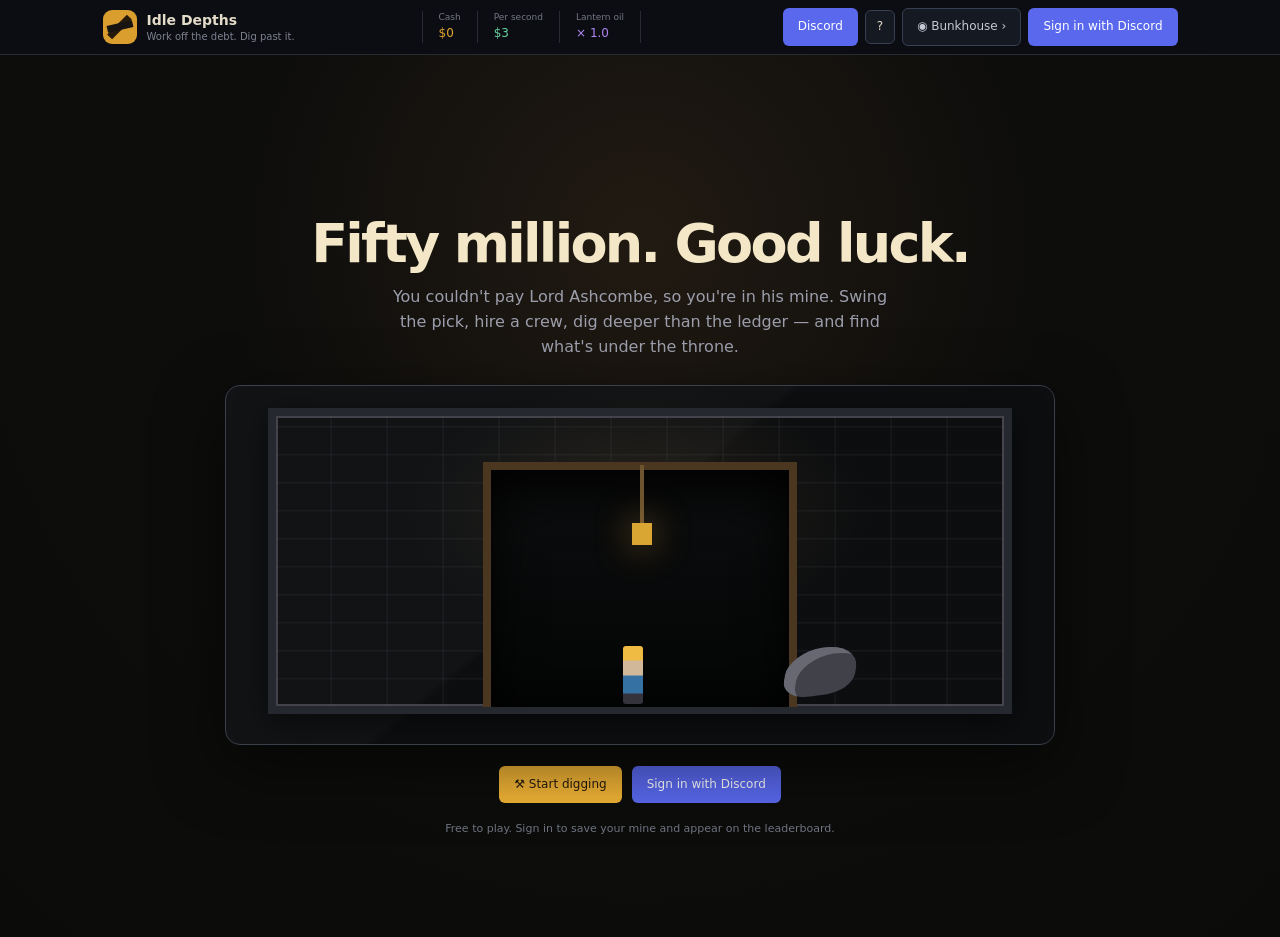
==== public/beta/index.html @ e4c2b7e6 "Create index.html" ====
<!doctype html>
<html lang="en">
<head>
  <meta charset="utf-8">
  <meta name="viewport" content="width=device-width,initial-scale=1">
  <title>Idle Depths</title>
  <style>
    :root{color-scheme:dark;--bg:#0d0d0c;--surface:#171716;--surface2:#1d1b18;--line:#302d27;--text:#e4dbc8;--muted:#817b72;--amber:#e4ad37;--blue:#5968ed;--green:#67d2a1}
    *{box-sizing:border-box}body{margin:0;background:radial-gradient(circle at 50% 25%,#211a12 0,#0d0d0c 43%,#0b0b0a 100%);color:var(--text);font:13px/1.45 Inter,ui-sans-serif,system-ui,-apple-system,BlinkMacSystemFont,"Segoe UI",sans-serif;min-height:100vh}
    button{font:inherit;color:inherit;cursor:pointer}button:disabled{cursor:not-allowed;opacity:.45}a{color:inherit}.mono{font-family:"SFMono-Regular",Consolas,"Liberation Mono",monospace}.eyebrow{color:#a68c5d;font-size:9px;letter-spacing:.15em;text-transform:uppercase}.muted{color:var(--muted)}
    .topbar{height:55px;border-bottom:1px solid #292b34;background:#0b0d12;display:flex;align-items:center}.topbar-inner{width:min(1075px,calc(100% - 32px));margin:auto;display:flex;align-items:center;gap:14px}.brand{display:flex;align-items:center;gap:10px;min-width:305px}.brand-mark{width:34px;height:34px;border-radius:9px;background:#d99e2e;display:grid;place-items:center;color:#21180d;position:relative;overflow:hidden}.brand-mark:before{content:"";width:7px;height:28px;background:#25190a;transform:rotate(45deg);position:absolute}.brand-mark:after{content:"";width:26px;height:7px;background:#171411;transform:rotate(-13deg);position:absolute}.brand-name{font-size:14px;font-weight:700}.brand-sub{font-size:10px;color:#7f8190}.metrics{display:flex;gap:0;border-left:1px solid #292b34}.metric{padding:0 16px;border-right:1px solid #292b34}.metric-label{color:#747785;font-size:9px}.metric-value{color:#e0a532;font-size:12px;margin-top:1px}.metric-value.green{color:#65d39e}.metric-value.purple{color:#b084f2}.top-actions{display:flex;align-items:center;gap:7px;margin-left:auto}.btn{border:1px solid transparent;border-radius:6px;padding:9px 14px;font-size:12px;transition:.18s transform,.18s filter}.btn:hover{filter:brightness(1.12);transform:translateY(-1px)}.btn-amber{background:#efb235;color:#251b0e}.btn-blue{background:var(--blue);color:white}.btn-ghost{background:#151922;border-color:#374052;color:#c6c9d5}.btn-help{width:30px;padding:7px 0;text-align:center;background:#151922;border-color:#374052}.btn-dark{background:#151515;border-color:#403a2c;color:#cdb16b}
    .landing{width:min(830px,calc(100% - 32px));margin:0 auto;padding:160px 0 100px;text-align:center}.landing h1{font-size:54px;line-height:1.06;letter-spacing:-.05em;margin:0 0 13px;color:#f3e7c7}.landing-copy{max-width:520px;margin:0 auto 25px;color:#9c9eac;font-size:16px;line-height:1.55}.scene{height:360px;border:1px solid #39404c;border-radius:15px;background:#111315;position:relative;overflow:hidden;margin:0 auto 21px;box-shadow:0 20px 65px #0008}.scene:before{content:"";position:absolute;inset:0;background:radial-gradient(ellipse at 50% 35%,#59452b55,transparent 39%),linear-gradient(140deg,transparent 0 45%,#05060766 46% 100%)}.stone{position:absolute;inset:22px 42px 30px;border:8px solid #25282e;box-shadow:inset 0 0 0 2px #44424a,0 8px 30px #0008}.stone:before{content:"";position:absolute;inset:0;background:repeating-linear-gradient(0deg,transparent 0 26px,#55586222 27px 28px),repeating-linear-gradient(90deg,transparent 0 54px,#55586222 55px 56px)}.shaft{position:absolute;left:31%;right:31%;top:76px;bottom:37px;background:linear-gradient(#0d0e0f,#030404);border:8px solid #4b3720;border-bottom:0;box-shadow:inset 0 20px 50px #000}.lamp{position:absolute;left:50%;top:79px;width:4px;height:65px;background:#6e552f}.lamp:after{content:"";position:absolute;top:58px;left:-8px;width:20px;height:22px;background:#d9a634;box-shadow:0 0 35px #e3ab3e88}.miner{position:absolute;left:48%;bottom:40px;width:20px;height:58px;background:linear-gradient(#f0bb43 0 14px,#d1b899 15px 29px,#3671a4 30px 47px,#34323a 48px);border-radius:3px}.rock{position:absolute;right:24%;bottom:48px;width:69px;height:49px;border-radius:48% 53% 36% 42%;background:#404149;transform:skew(-18deg) rotate(-9deg);box-shadow:inset 12px 8px #676872}.landing-actions{display:flex;justify-content:center;gap:10px}.landing-note{font-size:11px;color:#6f7481;margin-top:18px}
    .app{width:min(1075px,calc(100% - 32px));margin:0 auto;padding:20px 0 65px}.layout{display:grid;grid-template-columns:165px minmax(0,1fr);gap:20px}.side-title{margin:0 0 10px}.nav{border-right:1px solid var(--line);padding-right:16px}.nav button{width:100%;display:flex;align-items:center;gap:9px;border:0;background:none;color:#928f88;text-align:left;padding:9px 10px;border-radius:4px;font-size:12px}.nav button:hover,.nav button.active{background:#332a1b;color:#e6b449}.status{border-top:1px solid var(--line);margin-top:22px;padding-top:16px;color:#7c827c;font-size:11px}.status i{display:inline-block;width:6px;height:6px;background:#6bd5a5;border-radius:50%;margin-right:6px}.main-head{display:flex;align-items:flex-end;justify-content:space-between;margin-bottom:15px}.main-head h2{font-size:25px;margin:4px 0 0;letter-spacing:-.04em}.depth-copy{color:#8f8a82;font-size:11px}.streak{color:#e5b343;text-align:right}.streak strong{font-size:15px;display:block}.mine-art{height:330px;border:1px solid #3a3a35;border-radius:10px;overflow:hidden;position:relative;background:radial-gradient(circle at 55% 29%,#4e3c2355,transparent 27%),linear-gradient(135deg,#17181a,#090a0a 70%)}.mine-art:before{content:"";position:absolute;inset:0;opacity:.32;background:repeating-linear-gradient(0deg,transparent 0 23px,#5b5c5c 24px 25px),repeating-linear-gradient(90deg,transparent 0 49px,#43464c 50px 51px)}.mine-frame{position:absolute;inset:65px 15% 30px;border:8px solid #27272a;box-shadow:inset 0 0 0 2px #484541}.mine-tunnel{position:absolute;inset:8px 18%;background:#080909;box-shadow:inset 0 20px 35px #000}.mine-lamp{position:absolute;left:50%;top:39px;width:4px;height:71px;background:#745a2f}.mine-lamp:after{content:"";position:absolute;top:62px;left:-8px;width:20px;height:20px;background:#e1aa35;box-shadow:0 0 38px #e1aa3588}.mine-worker{position:absolute;left:47%;bottom:28px;width:21px;height:56px;background:linear-gradient(#f0bd4a 0 15px,#d5c0a5 16px 29px,#356c99 30px 45px,#312e2c 46px)}.mine-rock{position:absolute;right:24%;bottom:34px;width:65px;height:42px;border-radius:50%;background:#414148;transform:rotate(-11deg);box-shadow:inset 12px 7px #686a72}.event{margin-top:13px;padding:12px;border:1px solid #35322a;border-radius:8px;background:#1b1a16;display:flex;align-items:center;gap:10px}.event-icon{color:#d2a338}.event-main{flex:1}.event-title{font-weight:600;font-size:12px}.event-copy{font-size:10px;color:#858078}.event-time{font-size:11px;color:#d9a738}.bar{height:6px;background:#343027;border-radius:4px;overflow:hidden;margin-top:8px}.bar span{display:block;height:100%;background:#dca936;width:86%}.bottom-grid{display:grid;grid-template-columns:1.45fr 1fr;gap:16px;margin-top:18px}.panel{border:1px solid #2e2d29;border-radius:9px;background:#171716;padding:16px}.panel-head{display:flex;align-items:center;justify-content:space-between}.panel-title{font-size:12px;font-weight:700}.panel-copy{font-size:11px;color:#8a857e;margin-top:3px}.live{font-size:9px;color:#64d29d}.stat-grid{display:grid;grid-template-columns:repeat(4,1fr);gap:7px;margin-top:15px}.stat{border:1px solid #302e29;padding:10px 8px}.stat-label{font-size:9px;color:#857f76;margin-top:5px}.stat-value{font-size:12px;color:#dfad3b}.progress{height:7px;background:#2a2925;border-radius:4px;margin-top:14px;overflow:hidden}.progress span{display:block;width:0;height:100%;background:#dfa936}.feed{list-style:none;padding:0;margin:12px 0 0}.feed li{font-size:10px;color:#908c85;padding:8px 0;border-bottom:1px solid #272622}.feed li:before{content:"•";color:#d8a331;margin-right:7px}.tab-page{display:grid;gap:14px}.card-grid{display:grid;grid-template-columns:repeat(2,minmax(0,1fr));gap:14px}.upgrade{display:flex;align-items:center;gap:12px;padding:12px;border:1px solid #353229;background:#191815;border-radius:6px}.upgrade .grow{flex:1}.upgrade h3{font-size:12px;margin:0}.upgrade p{color:#817d75;font-size:10px;margin:4px 0 0}.small{padding:7px 10px;font-size:10px}.notice{border:1px solid #49402c;background:#211c11;padding:10px;color:#cdbb8c;font-size:11px;border-radius:6px}
    @media(max-width:900px){.brand{min-width:auto}.brand-sub,.metrics{display:none}.top-actions{gap:4px}.top-actions .btn-ghost{display:none}.landing{padding-top:100px}.landing h1{font-size:44px}.layout{grid-template-columns:1fr}.nav{border-right:0;border-bottom:1px solid var(--line);padding:0 0 10px;display:flex;gap:4px;overflow-x:auto}.nav button{width:auto;white-space:nowrap}.nav .side-title,.status{display:none}.bottom-grid{grid-template-columns:1fr}}
    @media(max-width:560px){.topbar-inner,.app,.landing{width:calc(100% - 22px)}.topbar{height:52px}.brand-mark{width:29px;height:29px}.brand-name{font-size:12px}.landing{padding-top:70px}.landing h1{font-size:37px}.landing-copy{font-size:14px}.scene{height:245px}.stone{inset:14px 16px 22px;border-width:5px}.shaft{left:28%;right:28%;top:52px;bottom:25px;border-width:5px}.mine-art{height:250px}.mine-frame{inset:45px 7% 22px;border-width:5px}.mine-tunnel{inset:6px 14%}.mine-lamp{top:27px;height:55px}.main-head h2{font-size:21px}.stat-grid{grid-template-columns:repeat(2,1fr)}.card-grid{grid-template-columns:1fr}.landing-actions{flex-direction:column}.landing-actions .btn{width:100%}}
  </style>
</head>
<body>
  <header class="topbar">
    <div class="topbar-inner">
      <div class="brand"><div class="brand-mark"></div><div><div class="brand-name">Idle Depths</div><div class="brand-sub">Work off the debt. Dig past it.</div></div></div>
      <div class="metrics">
        <div class="metric"><div class="metric-label">Cash</div><div id="cash" class="metric-value">$0</div></div>
        <div class="metric"><div class="metric-label">Per second</div><div id="perSecond" class="metric-value green">$0</div></div>
        <div class="metric"><div class="metric-label">Lantern oil</div><div class="metric-value purple">× 1.0</div></div>
      </div>
      <div class="top-actions"><button class="btn btn-blue" data-message="Discord sign-in is optional in this local replica.">Discord</button><button class="btn btn-help" data-message="Your crew keeps digging every second.">?</button><button class="btn btn-ghost">◉ Bunkhouse ›</button><button class="btn btn-blue" data-message="Sign-in is not needed to play locally.">Sign in with Discord</button></div>
    </div>
  </header>

  <main id="landing" class="landing">
    <h1>Fifty million. Good luck.</h1>
    <p class="landing-copy">You couldn't pay Lord Ashcombe, so you're in his mine. Swing the pick, hire a crew, dig deeper than the ledger — and find what's under the throne.</p>
    <div class="scene"><div class="stone"></div><div class="shaft"></div><div class="lamp"></div><div class="miner"></div><div class="rock"></div></div>
    <div class="landing-actions"><button id="start" class="btn btn-amber">⚒ Start digging</button><button class="btn btn-blue" data-message="Sign-in is not needed to play locally.">Sign in with Discord</button></div>
    <div class="landing-note">Free to play. Sign in to save your mine and appear on the leaderboard.</div>
  </main>

  <main id="app" class="app" hidden>
    <div class="layout">
      <aside class="nav"><div class="side-title eyebrow">BUNKHOUSE</div><div id="nav"></div><div class="status"><i></i>Crew working</div></aside>
      <section>
        <div id="content"></div>
      </section>
    </div>
  </main>

  <script>
    (() => {
      const key = "idle-depths-standalone-save";
      const pickaxes = [
        {name:"Rusty pickaxe",detail:"The handle has seen better days.",cost:0,power:1},
        {name:"Ashwood pickaxe",detail:"Balanced for long shifts.",cost:80,power:3},
        {name:"Blacksteel pickaxe",detail:"Forged below the old furnace.",cost:420,power:9},
        {name:"Wyrm-bone pickaxe",detail:"It hums near the deepest stone.",cost:1800,power:25}
      ];
      const tabNames = ["Mine","Upgrades","Gear","Quests","Debt","Crew","Leaderboard","Board","Support","Help","Progress"];
      const initial = {cash:0,total:0,depth:0,pickaxe:1,crew:0,auto:false,debt:0,streak:1,feed:["The shaft is quiet. Lord Ashcombe is not.","Your ledger is waiting at the surface."]};
      let state = {...initial,...JSON.parse(localStorage.getItem(key)||"{}")};
      let tab = "Mine";
      const $ = id => document.getElementById(id);
      const money = n => n >= 1000000 ? "$"+(n/1000000).toFixed(2)+"M" : n >= 1000 ? "$"+(n/1000).toFixed(n<10000?1:0)+"K" : "$"+Math.floor(n);
      const power = () => pickaxes[state.pickaxe]?.power || 1;
      const income = () => power() + state.crew * (1 + state.pickaxe) + (state.auto ? 4 : 0);
      const save = () => localStorage.setItem(key,JSON.stringify(state));
      const update = fn => { state=fn({...state}); save(); render(); };
      const message = text => { alert(text); };
      const pushFeed = text => state.feed = [text,...state.feed].slice(0,7);
      function renderHeader(){ $("cash").textContent=money(state.cash); $("perSecond").textContent=money(income()); }
      function scene(){
        return `<div class="mine-art"><div class="mine-frame"></div><div class="mine-tunnel"></div><div class="mine-lamp"></div><div class="mine-worker"></div><div class="mine-rock"></div></div>`;
      }
      function mine(){
        return `<div class="main-head"><div><div class="eyebrow">CURRENT DEPTH</div><h2>The Cutting</h2><div class="depth-copy">Depth ${state.depth}m · <b style="color:#ddb044">×${(1+state.depth/40).toFixed(2)}</b> extraction multiplier</div></div><div class="streak"><span class="eyebrow">STREAK</span><strong>${state.streak} shifts 🔥</strong></div></div>
          ${scene()}<div class="event"><div class="event-icon">⚔</div><div class="event-main"><div class="event-title">Deep Wyrm</div><div class="event-copy">An event is active below your crew.</div><div class="bar"><span></span></div></div><div class="event-time mono">1:48<br><small>REMAINING</small></div></div>
          <div class="bottom-grid"><div class="panel"><div class="panel-head"><div><div class="eyebrow">THE WALL</div><div class="panel-title" style="margin-top:4px">The crew is digging automatically</div></div><div class="live">● LIVE</div></div><div class="stat-grid"><div class="stat"><div class="stat-value">${money(power())}</div><div class="stat-label">Per swing</div></div><div class="stat"><div class="stat-value">${money(state.crew*(1+state.pickaxe))}/s</div><div class="stat-label">Worker income</div></div><div class="stat"><div class="stat-value">${money(state.total)}</div><div class="stat-label">Total mined</div></div><div class="stat"><div class="stat-value">${500-(state.total%500)} ore</div><div class="stat-label">Next depth</div></div></div><div class="muted" style="font-size:9px;margin-top:13px">Depth progress</div><div class="progress"><span style="width:${(state.total%500)/5}%"></span></div></div>
          <div class="panel"><div class="panel-head"><div><div class="eyebrow">MINE FEED</div><div class="panel-title" style="margin-top:4px">Recent activity</div></div><span class="muted">♧</span></div><ul class="feed">${state.feed.map(x=>`<li>${x}</li>`).join("")}</ul></div></div>
          <div style="display:flex;gap:9px;margin-top:15px"><button class="btn btn-dark" data-tab="Upgrades">↗ Improve the operation</button><button class="btn btn-ghost" data-tab="Debt">▥ View the ledger</button></div>`;
      }
      function upgrades(){
        const autoCost=120, crewCost=40, next=pickaxes[Math.min(state.pickaxe+1,pickaxes.length-1)];
        return `<div class="main-head"><div><div class="eyebrow">THE MINE</div><h2>Upgrades</h2><div class="depth-copy">Pickaxes hit harder. Workers earn while you're away.</div></div></div><div class="notice">Your balance <b>${money(state.cash)}</b> · Income <b>${money(income())}/sec</b> · Production is fully idle.</div><div class="card-grid"><div class="panel"><div class="panel-title">Operation upgrades</div><div class="upgrade" style="margin-top:12px"><div style="font-size:22px;color:#d9a532">⚡</div><div class="grow"><h3>Auto-swinger</h3><p>A mechanism that never asks for a break.</p></div><button class="btn btn-amber small" ${state.auto?"disabled":state.cash<autoCost?"disabled":""} data-buy="auto">${state.auto?"CLAIMED":"$120"}</button></div><div class="upgrade" style="margin-top:8px"><div style="font-size:22px;color:#d9a532">♙</div><div class="grow"><h3>Hire a crew member</h3><p>More hands, more cash every second.</p></div><button class="btn btn-amber small" ${state.cash<crewCost?"disabled":""} data-buy="crew">$40</button></div></div><div class="panel"><div class="panel-title">Tiered pickaxes</div>${pickaxes.map((p,i)=>`<div class="upgrade" style="margin-top:8px"><div style="font-size:18px;color:#d9a532">⚒</div><div class="grow"><h3>${p.name}</h3><p>${p.detail} · ${money(p.power)}/swing</p></div>${i<state.pickaxe?`<span style="color:var(--green);font-size:10px">owned</span>`:i===state.pickaxe?`<button class="btn btn-amber small" ${state.cash<p.cost?"disabled":""} data-buy="pick">$${p.cost}</button>`:`<span class="muted" style="font-size:10px">${money(p.cost)}</span>`}</div>`).join("")}</div></div>`;
      }
      function generic(){
        const titles={Gear:["Gear","Your equipment"],Quests:["Quests","Mining uncovers clues as you dig."],Debt:["The debt","Fifty million is a number designed to outlast you."],Crew:["Crew","Workers earn while you're away."],Leaderboard:["Leaderboard","The deepest runs in the mine."],Board:["Board","Notes from the bunkhouse."],Support:["Support","Local controls and backups."],Help:["Help","How production works."],Progress:["Progress","Your mine keeps moving forward."]};
        const [title,copy]=titles[tab]||["Idle Depths","Keep the lantern fed and the crew paid."];
        return `<div class="main-head"><div><div class="eyebrow">BUNKHOUSE</div><h2>${title}</h2><div class="depth-copy">${copy}</div></div></div><div class="card-grid"><div class="panel"><div class="panel-title">${tab==="Debt"?"Lord Ashcombe's ledger":"Current operation"}</div><p class="muted">${tab==="Debt"?"Remaining balance: "+money(Math.max(0,50000000-state.debt)):"The mine is producing automatically."}</p><div class="stat-value" style="font-size:24px;margin-top:17px">${tab==="Crew"?state.crew+" crew members":money(income())+" / sec"}</div></div><div class="panel"><div class="panel-title">Next milestone</div><p class="muted">${500-(state.total%500)} ore to the next depth.</p><button class="btn btn-dark small" data-tab="Upgrades">View upgrades</button></div></div>`;
      }
      function render(){
        renderHeader();
        $("nav").innerHTML=tabNames.map(t=>`<button class="${tab===t?"active":""}" data-tab="${t}">${t}</button>`).join("");
        $("content").innerHTML=tab==="Mine"?mine():tab==="Upgrades"?upgrades():generic();
        document.querySelectorAll("[data-tab]").forEach(b=>b.onclick=()=>{tab=b.dataset.tab;render()});
        document.querySelectorAll("[data-message]").forEach(b=>b.onclick=()=>message(b.dataset.message));
        document.querySelectorAll("[data-buy]").forEach(b=>b.onclick=()=>{const buy=b.dataset.buy;if(buy==="auto")update(s=>({...s,cash:s.cash-120,auto:true,feed:["Auto-swinger claimed. The mine works through the night.",...s.feed]}));if(buy==="crew")update(s=>({...s,cash:s.cash-40,crew:s.crew+1,feed:[`Crew member ${s.crew+1} hired for the shift.`,...s.feed]}));if(buy==="pick")update(s=>({...s,cash:s.cash-pickaxes[s.pickaxe].cost,pickaxe:Math.min(pickaxes.length-1,s.pickaxe+1),feed:[`${pickaxes[s.pickaxe].name} equipped.`,...s.feed]}))});
      }
      $("start").onclick=()=>{state={...state,started:true};save();$("landing").hidden=true;$("app").hidden=false;render()};
      if(state.started){$("landing").hidden=true;$("app").hidden=false}
      render();
      setInterval(()=>{if(!state.started)return;const gain=income();state={...state,cash:state.cash+gain,total:state.total+gain,depth:Math.min(100,Math.floor((state.total+gain)/500)),streak:Math.min(99,state.streak+1)};if(Math.floor(state.total/500)>Math.floor((state.total-gain)/500))pushFeed(`The crew broke through to depth ${state.depth}m.`);save();render()},1000);
    })();
  </script>
</body>
</html>
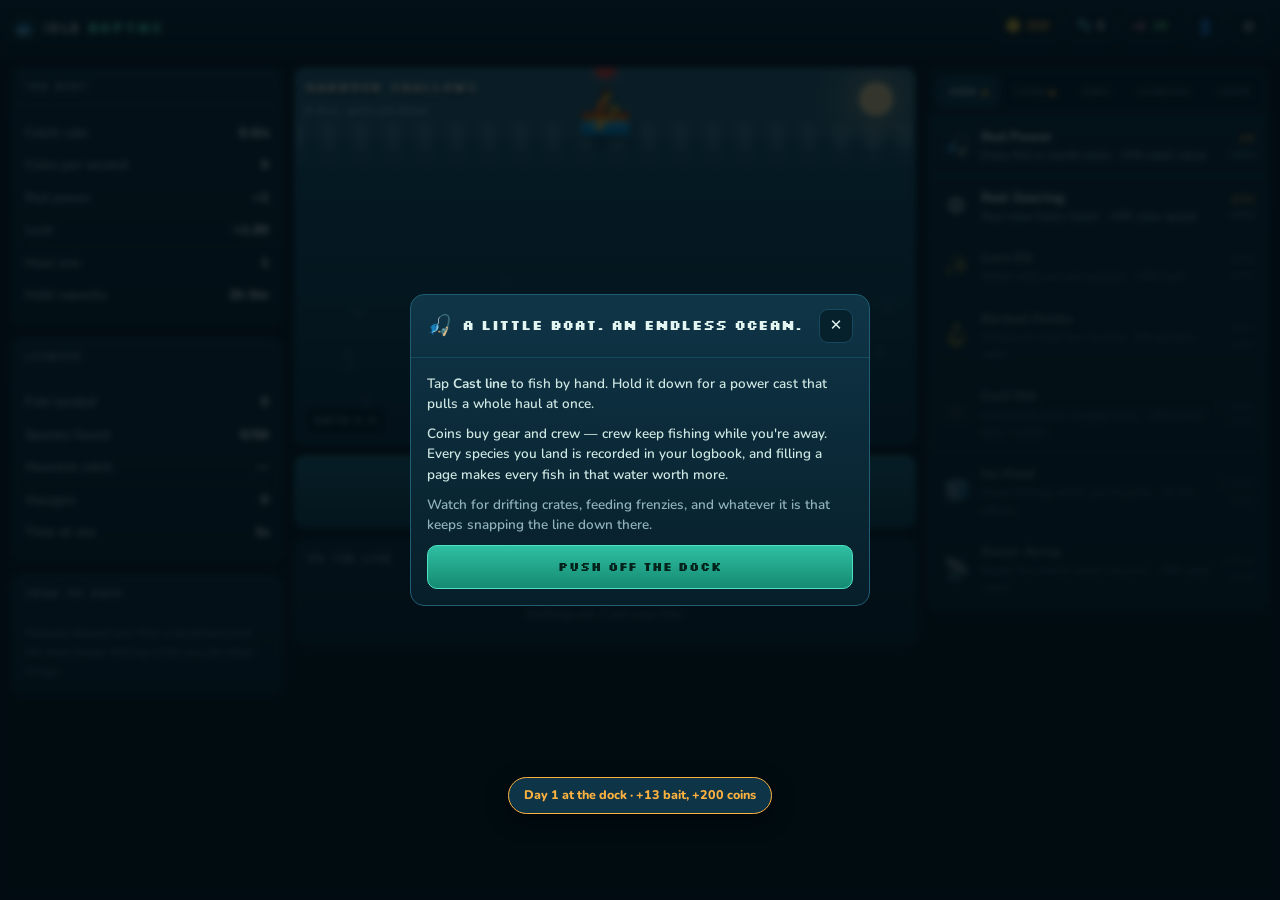
==== commit 688caced: "Update index.html" ====
--- a/public/beta/index.html
+++ b/public/beta/index.html
@@ -1,104 +1,1361 @@
-<!doctype html>
+<!DOCTYPE html>
 <html lang="en">
 <head>
-  <meta charset="utf-8">
-  <meta name="viewport" content="width=device-width,initial-scale=1">
-  <title>Idle Depths</title>
-  <style>
-    :root{color-scheme:dark;--bg:#0d0d0c;--surface:#171716;--surface2:#1d1b18;--line:#302d27;--text:#e4dbc8;--muted:#817b72;--amber:#e4ad37;--blue:#5968ed;--green:#67d2a1}
-    *{box-sizing:border-box}body{margin:0;background:radial-gradient(circle at 50% 25%,#211a12 0,#0d0d0c 43%,#0b0b0a 100%);color:var(--text);font:13px/1.45 Inter,ui-sans-serif,system-ui,-apple-system,BlinkMacSystemFont,"Segoe UI",sans-serif;min-height:100vh}
-    button{font:inherit;color:inherit;cursor:pointer}button:disabled{cursor:not-allowed;opacity:.45}a{color:inherit}.mono{font-family:"SFMono-Regular",Consolas,"Liberation Mono",monospace}.eyebrow{color:#a68c5d;font-size:9px;letter-spacing:.15em;text-transform:uppercase}.muted{color:var(--muted)}
-    .topbar{height:55px;border-bottom:1px solid #292b34;background:#0b0d12;display:flex;align-items:center}.topbar-inner{width:min(1075px,calc(100% - 32px));margin:auto;display:flex;align-items:center;gap:14px}.brand{display:flex;align-items:center;gap:10px;min-width:305px}.brand-mark{width:34px;height:34px;border-radius:9px;background:#d99e2e;display:grid;place-items:center;color:#21180d;position:relative;overflow:hidden}.brand-mark:before{content:"";width:7px;height:28px;background:#25190a;transform:rotate(45deg);position:absolute}.brand-mark:after{content:"";width:26px;height:7px;background:#171411;transform:rotate(-13deg);position:absolute}.brand-name{font-size:14px;font-weight:700}.brand-sub{font-size:10px;color:#7f8190}.metrics{display:flex;gap:0;border-left:1px solid #292b34}.metric{padding:0 16px;border-right:1px solid #292b34}.metric-label{color:#747785;font-size:9px}.metric-value{color:#e0a532;font-size:12px;margin-top:1px}.metric-value.green{color:#65d39e}.metric-value.purple{color:#b084f2}.top-actions{display:flex;align-items:center;gap:7px;margin-left:auto}.btn{border:1px solid transparent;border-radius:6px;padding:9px 14px;font-size:12px;transition:.18s transform,.18s filter}.btn:hover{filter:brightness(1.12);transform:translateY(-1px)}.btn-amber{background:#efb235;color:#251b0e}.btn-blue{background:var(--blue);color:white}.btn-ghost{background:#151922;border-color:#374052;color:#c6c9d5}.btn-help{width:30px;padding:7px 0;text-align:center;background:#151922;border-color:#374052}.btn-dark{background:#151515;border-color:#403a2c;color:#cdb16b}
-    .landing{width:min(830px,calc(100% - 32px));margin:0 auto;padding:160px 0 100px;text-align:center}.landing h1{font-size:54px;line-height:1.06;letter-spacing:-.05em;margin:0 0 13px;color:#f3e7c7}.landing-copy{max-width:520px;margin:0 auto 25px;color:#9c9eac;font-size:16px;line-height:1.55}.scene{height:360px;border:1px solid #39404c;border-radius:15px;background:#111315;position:relative;overflow:hidden;margin:0 auto 21px;box-shadow:0 20px 65px #0008}.scene:before{content:"";position:absolute;inset:0;background:radial-gradient(ellipse at 50% 35%,#59452b55,transparent 39%),linear-gradient(140deg,transparent 0 45%,#05060766 46% 100%)}.stone{position:absolute;inset:22px 42px 30px;border:8px solid #25282e;box-shadow:inset 0 0 0 2px #44424a,0 8px 30px #0008}.stone:before{content:"";position:absolute;inset:0;background:repeating-linear-gradient(0deg,transparent 0 26px,#55586222 27px 28px),repeating-linear-gradient(90deg,transparent 0 54px,#55586222 55px 56px)}.shaft{position:absolute;left:31%;right:31%;top:76px;bottom:37px;background:linear-gradient(#0d0e0f,#030404);border:8px solid #4b3720;border-bottom:0;box-shadow:inset 0 20px 50px #000}.lamp{position:absolute;left:50%;top:79px;width:4px;height:65px;background:#6e552f}.lamp:after{content:"";position:absolute;top:58px;left:-8px;width:20px;height:22px;background:#d9a634;box-shadow:0 0 35px #e3ab3e88}.miner{position:absolute;left:48%;bottom:40px;width:20px;height:58px;background:linear-gradient(#f0bb43 0 14px,#d1b899 15px 29px,#3671a4 30px 47px,#34323a 48px);border-radius:3px}.rock{position:absolute;right:24%;bottom:48px;width:69px;height:49px;border-radius:48% 53% 36% 42%;background:#404149;transform:skew(-18deg) rotate(-9deg);box-shadow:inset 12px 8px #676872}.landing-actions{display:flex;justify-content:center;gap:10px}.landing-note{font-size:11px;color:#6f7481;margin-top:18px}
-    .app{width:min(1075px,calc(100% - 32px));margin:0 auto;padding:20px 0 65px}.layout{display:grid;grid-template-columns:165px minmax(0,1fr);gap:20px}.side-title{margin:0 0 10px}.nav{border-right:1px solid var(--line);padding-right:16px}.nav button{width:100%;display:flex;align-items:center;gap:9px;border:0;background:none;color:#928f88;text-align:left;padding:9px 10px;border-radius:4px;font-size:12px}.nav button:hover,.nav button.active{background:#332a1b;color:#e6b449}.status{border-top:1px solid var(--line);margin-top:22px;padding-top:16px;color:#7c827c;font-size:11px}.status i{display:inline-block;width:6px;height:6px;background:#6bd5a5;border-radius:50%;margin-right:6px}.main-head{display:flex;align-items:flex-end;justify-content:space-between;margin-bottom:15px}.main-head h2{font-size:25px;margin:4px 0 0;letter-spacing:-.04em}.depth-copy{color:#8f8a82;font-size:11px}.streak{color:#e5b343;text-align:right}.streak strong{font-size:15px;display:block}.mine-art{height:330px;border:1px solid #3a3a35;border-radius:10px;overflow:hidden;position:relative;background:radial-gradient(circle at 55% 29%,#4e3c2355,transparent 27%),linear-gradient(135deg,#17181a,#090a0a 70%)}.mine-art:before{content:"";position:absolute;inset:0;opacity:.32;background:repeating-linear-gradient(0deg,transparent 0 23px,#5b5c5c 24px 25px),repeating-linear-gradient(90deg,transparent 0 49px,#43464c 50px 51px)}.mine-frame{position:absolute;inset:65px 15% 30px;border:8px solid #27272a;box-shadow:inset 0 0 0 2px #484541}.mine-tunnel{position:absolute;inset:8px 18%;background:#080909;box-shadow:inset 0 20px 35px #000}.mine-lamp{position:absolute;left:50%;top:39px;width:4px;height:71px;background:#745a2f}.mine-lamp:after{content:"";position:absolute;top:62px;left:-8px;width:20px;height:20px;background:#e1aa35;box-shadow:0 0 38px #e1aa3588}.mine-worker{position:absolute;left:47%;bottom:28px;width:21px;height:56px;background:linear-gradient(#f0bd4a 0 15px,#d5c0a5 16px 29px,#356c99 30px 45px,#312e2c 46px)}.mine-rock{position:absolute;right:24%;bottom:34px;width:65px;height:42px;border-radius:50%;background:#414148;transform:rotate(-11deg);box-shadow:inset 12px 7px #686a72}.event{margin-top:13px;padding:12px;border:1px solid #35322a;border-radius:8px;background:#1b1a16;display:flex;align-items:center;gap:10px}.event-icon{color:#d2a338}.event-main{flex:1}.event-title{font-weight:600;font-size:12px}.event-copy{font-size:10px;color:#858078}.event-time{font-size:11px;color:#d9a738}.bar{height:6px;background:#343027;border-radius:4px;overflow:hidden;margin-top:8px}.bar span{display:block;height:100%;background:#dca936;width:86%}.bottom-grid{display:grid;grid-template-columns:1.45fr 1fr;gap:16px;margin-top:18px}.panel{border:1px solid #2e2d29;border-radius:9px;background:#171716;padding:16px}.panel-head{display:flex;align-items:center;justify-content:space-between}.panel-title{font-size:12px;font-weight:700}.panel-copy{font-size:11px;color:#8a857e;margin-top:3px}.live{font-size:9px;color:#64d29d}.stat-grid{display:grid;grid-template-columns:repeat(4,1fr);gap:7px;margin-top:15px}.stat{border:1px solid #302e29;padding:10px 8px}.stat-label{font-size:9px;color:#857f76;margin-top:5px}.stat-value{font-size:12px;color:#dfad3b}.progress{height:7px;background:#2a2925;border-radius:4px;margin-top:14px;overflow:hidden}.progress span{display:block;width:0;height:100%;background:#dfa936}.feed{list-style:none;padding:0;margin:12px 0 0}.feed li{font-size:10px;color:#908c85;padding:8px 0;border-bottom:1px solid #272622}.feed li:before{content:"•";color:#d8a331;margin-right:7px}.tab-page{display:grid;gap:14px}.card-grid{display:grid;grid-template-columns:repeat(2,minmax(0,1fr));gap:14px}.upgrade{display:flex;align-items:center;gap:12px;padding:12px;border:1px solid #353229;background:#191815;border-radius:6px}.upgrade .grow{flex:1}.upgrade h3{font-size:12px;margin:0}.upgrade p{color:#817d75;font-size:10px;margin:4px 0 0}.small{padding:7px 10px;font-size:10px}.notice{border:1px solid #49402c;background:#211c11;padding:10px;color:#cdbb8c;font-size:11px;border-radius:6px}
-    @media(max-width:900px){.brand{min-width:auto}.brand-sub,.metrics{display:none}.top-actions{gap:4px}.top-actions .btn-ghost{display:none}.landing{padding-top:100px}.landing h1{font-size:44px}.layout{grid-template-columns:1fr}.nav{border-right:0;border-bottom:1px solid var(--line);padding:0 0 10px;display:flex;gap:4px;overflow-x:auto}.nav button{width:auto;white-space:nowrap}.nav .side-title,.status{display:none}.bottom-grid{grid-template-columns:1fr}}
-    @media(max-width:560px){.topbar-inner,.app,.landing{width:calc(100% - 22px)}.topbar{height:52px}.brand-mark{width:29px;height:29px}.brand-name{font-size:12px}.landing{padding-top:70px}.landing h1{font-size:37px}.landing-copy{font-size:14px}.scene{height:245px}.stone{inset:14px 16px 22px;border-width:5px}.shaft{left:28%;right:28%;top:52px;bottom:25px;border-width:5px}.mine-art{height:250px}.mine-frame{inset:45px 7% 22px;border-width:5px}.mine-tunnel{inset:6px 14%}.mine-lamp{top:27px;height:55px}.main-head h2{font-size:21px}.stat-grid{grid-template-columns:repeat(2,1fr)}.card-grid{grid-template-columns:1fr}.landing-actions{flex-direction:column}.landing-actions .btn{width:100%}}
-  </style>
+<meta charset="utf-8">
+<meta name="viewport" content="width=device-width, initial-scale=1, viewport-fit=cover">
+<title>Idle Depths — an idle fishing game</title>
+<meta name="description" content="A little boat. An endless ocean. Cast, upgrade and sink through seven fishing grounds in Idle Depths.">
+<meta name="theme-color" content="#04141d">
+<meta property="og:title" content="Idle Depths">
+<meta property="og:description" content="A little boat. An endless ocean.">
+<meta property="og:type" content="website">
+<link rel="preconnect" href="https://fonts.googleapis.com">
+<link rel="preconnect" href="https://fonts.gstatic.com" crossorigin>
+<link href="https://fonts.googleapis.com/css2?family=Silkscreen:wght@400;700&family=Nunito:ital,wght@0,400;0,600;0,800;0,900;1,600&display=swap" rel="stylesheet">
+<style>
+:root{
+  --abyss:#04141d; --deep:#082532; --hull:#0e3143; --edge:#17495e; --edge2:#205d75;
+  --foam:#e2f5f0; --mist:#8fb2bd; --dim:#5c8794;
+  --lure:#4fe0c0; --lantern:#ffb23f; --coral:#ff6f7d; --royal:#a98bff;
+  --t1:#9ab4bd; --t2:#6fe08a; --t3:#4fb8ff; --t4:#a98bff; --t5:#ffb23f; --t6:#ff6f7d;
+  --pixel:'Silkscreen',ui-monospace,monospace;
+  --body:'Nunito',system-ui,-apple-system,sans-serif;
+  --r:10px;
+}
+*{box-sizing:border-box;margin:0;padding:0;-webkit-tap-highlight-color:transparent}
+html,body{height:100%}
+body{
+  background:var(--abyss);
+  color:var(--foam);
+  font-family:var(--body);
+  font-size:15px; line-height:1.5;
+  overflow-x:hidden;
+  overscroll-behavior:none;
+}
+button{font:inherit;color:inherit;background:none;border:none;cursor:pointer}
+:focus-visible{outline:2px solid var(--lure);outline-offset:2px}
+::-webkit-scrollbar{width:8px;height:8px}
+::-webkit-scrollbar-thumb{background:var(--edge);border-radius:8px}
+::-webkit-scrollbar-track{background:transparent}
+
+/* ---------- shell ---------- */
+.app{display:flex;flex-direction:column;min-height:100dvh;max-width:1400px;margin:0 auto}
+
+.topbar{
+  display:flex;align-items:center;gap:10px;padding:10px 14px;
+  background:linear-gradient(180deg,#0a2a39,#071e2a);
+  border-bottom:1px solid var(--edge);
+  position:sticky;top:0;z-index:40;
+}
+.brand{font-family:var(--pixel);font-size:15px;letter-spacing:.5px;line-height:1;display:flex;align-items:center;gap:7px;white-space:nowrap}
+.brand b{color:var(--lure)}
+.brand .fishmark{font-size:17px;filter:drop-shadow(0 0 6px rgba(79,224,192,.6))}
+.wallet{display:flex;gap:6px;margin-left:auto;flex-wrap:wrap;justify-content:flex-end}
+.coin{
+  display:flex;align-items:center;gap:5px;background:#06202c;border:1px solid var(--edge);
+  padding:5px 9px;border-radius:999px;font-weight:800;font-size:13px;font-variant-numeric:tabular-nums;
+}
+.coin small{font-weight:600;color:var(--dim);font-size:11px}
+.coin.gold{color:var(--lantern)} .coin.pearl{color:#e9dcff} .coin.bait{color:var(--t2)}
+.iconbtn{width:34px;height:34px;border-radius:9px;border:1px solid var(--edge);background:#06202c;display:grid;place-items:center;font-size:15px}
+.iconbtn:hover{border-color:var(--lure)}
+
+.main{display:grid;grid-template-columns:270px minmax(0,1fr) 340px;gap:12px;padding:12px;flex:1}
+@media (max-width:1080px){ .main{grid-template-columns:minmax(0,1fr) 340px} .col-left{display:none} }
+@media (max-width:820px){
+  .main{display:block;padding:8px 8px 76px}
+  .col-right{display:none}
+  body.tab-panel .col-mid{display:none}
+  body.tab-panel .col-right{display:block}
+}
+
+.card{background:linear-gradient(180deg,#0c2d3d,#082430);border:1px solid var(--edge);border-radius:var(--r);overflow:hidden}
+.card h3{font-family:var(--pixel);font-size:11px;letter-spacing:.4px;color:var(--mist);padding:10px 12px;border-bottom:1px solid #113646;font-weight:400}
+.pad{padding:12px}
+
+/* ---------- the sea ---------- */
+.sea{
+  position:relative;border-radius:var(--r);overflow:hidden;border:1px solid var(--edge);
+  height:clamp(300px,42vh,420px);
+  background:linear-gradient(180deg,var(--sky,#1b4a5e) 0%,var(--sky,#1b4a5e) 18%,var(--water1,#0d3c52) 18%,var(--water2,#04141d) 100%);
+  transition:background .8s ease;
+  isolation:isolate;
+}
+.sun{position:absolute;top:14px;right:22px;width:34px;height:34px;border-radius:50%;background:var(--sunc,#ffd98a);box-shadow:0 0 40px 14px var(--sunglow,rgba(255,217,138,.35));transition:.8s}
+.horizon{position:absolute;left:0;right:0;top:18%;height:2px;background:rgba(255,255,255,.14)}
+.wave{position:absolute;left:-50%;width:200%;height:26px;top:calc(18% - 13px);
+  background:repeating-linear-gradient(90deg,transparent 0 16px,rgba(255,255,255,.10) 16px 32px);
+  animation:drift 9s linear infinite}
+.wave.b{top:calc(18% + 4px);opacity:.5;animation-duration:14s;animation-direction:reverse}
+@keyframes drift{to{transform:translateX(64px)}}
+
+.boat{position:absolute;left:50%;top:18%;transform:translate(-50%,-86%);font-size:44px;animation:bob 3.4s ease-in-out infinite;z-index:3;filter:drop-shadow(0 4px 6px rgba(0,0,0,.5))}
+@keyframes bob{0%,100%{transform:translate(-50%,-86%) rotate(-3deg)}50%{transform:translate(-50%,-80%) rotate(3deg)}}
+.line{position:absolute;left:50%;top:18%;width:1px;background:rgba(255,255,255,.35);z-index:2;transition:height .35s ease}
+.bobber{position:absolute;left:50%;transform:translate(-50%,-50%);font-size:20px;z-index:3;transition:top .35s ease;filter:drop-shadow(0 0 6px rgba(255,111,125,.7))}
+.bobber.bite{animation:yank .3s ease infinite}
+@keyframes yank{0%,100%{margin-top:0}50%{margin-top:7px}}
+
+.swimmer{position:absolute;font-size:19px;opacity:.78;pointer-events:none;will-change:transform;z-index:1}
+.bubble{position:absolute;border-radius:50%;background:rgba(255,255,255,.14);pointer-events:none;animation:rise linear infinite;z-index:1}
+@keyframes rise{from{transform:translateY(0);opacity:.5}to{transform:translateY(-260px);opacity:0}}
+
+.depthtag{position:absolute;left:10px;bottom:10px;font-family:var(--pixel);font-size:10px;color:var(--mist);background:rgba(3,15,22,.6);padding:5px 8px;border-radius:6px;border:1px solid rgba(255,255,255,.08)}
+.zonename{position:absolute;left:10px;top:10px;z-index:4}
+.zonename b{font-family:var(--pixel);font-size:13px;display:block;text-shadow:0 2px 6px #000}
+.zonename span{font-size:11px;color:var(--mist);font-weight:700}
+
+.chest{position:absolute;font-size:28px;z-index:5;cursor:pointer;filter:drop-shadow(0 0 10px rgba(255,178,63,.8));animation:chestfloat 2s ease-in-out infinite}
+@keyframes chestfloat{0%,100%{transform:translateY(0) rotate(-6deg)}50%{transform:translateY(-8px) rotate(6deg)}}
+
+.popup{position:absolute;pointer-events:none;font-weight:900;font-size:14px;z-index:6;text-shadow:0 2px 4px #000;animation:float 1.1s ease-out forwards}
+@keyframes float{0%{transform:translateY(0);opacity:1}100%{transform:translateY(-52px);opacity:0}}
+
+/* ---------- cast bar ---------- */
+.castrow{display:flex;gap:10px;margin-top:10px}
+.cast{
+  flex:1;background:linear-gradient(180deg,#1d6b7f,#0f4356);border:1px solid var(--edge2);
+  border-radius:var(--r);padding:14px;font-family:var(--pixel);font-size:14px;
+  box-shadow:0 4px 0 #062533, inset 0 1px 0 rgba(255,255,255,.15);
+  transition:transform .06s, box-shadow .06s;
+}
+.cast:active{transform:translateY(4px);box-shadow:0 0 0 #062533,inset 0 1px 0 rgba(255,255,255,.15)}
+.cast small{display:block;font-family:var(--body);font-size:11px;color:#bfe7e0;font-weight:700;margin-top:4px}
+.cast.charged{background:linear-gradient(180deg,#ff9f2f,#d4701a);border-color:#ffce7a;color:#2a1400}
+.cast.charged small{color:#5a2f00}
+
+.frenzy{margin-top:10px;border-radius:var(--r);border:1px solid var(--lantern);background:linear-gradient(90deg,rgba(255,178,63,.2),rgba(255,111,125,.2));padding:9px 12px;display:flex;align-items:center;gap:9px;font-weight:800;font-size:13px}
+.frenzy b{font-family:var(--pixel);font-size:12px;color:var(--lantern)}
+.fbar{flex:1;height:5px;background:rgba(0,0,0,.4);border-radius:4px;overflow:hidden}
+.fbar i{display:block;height:100%;background:var(--lantern)}
+
+/* ---------- feed ---------- */
+.feed{margin-top:10px;max-height:168px;overflow-y:auto}
+.feed .row{display:flex;align-items:center;gap:9px;padding:7px 12px;border-bottom:1px solid rgba(255,255,255,.05);font-size:13px;animation:slidein .25s ease}
+@keyframes slidein{from{opacity:0;transform:translateX(-8px)}to{opacity:1;transform:none}}
+.feed .row .em{font-size:17px;width:22px;text-align:center}
+.feed .row .nm{font-weight:800;flex:1;min-width:0;overflow:hidden;text-overflow:ellipsis;white-space:nowrap}
+.feed .row .val{color:var(--lantern);font-weight:900;font-variant-numeric:tabular-nums}
+.feed .row .wt{color:var(--dim);font-size:11px;font-weight:700}
+.empty{padding:18px 12px;color:var(--dim);font-size:13px;text-align:center}
+
+/* ---------- tabs ---------- */
+.tabs{display:flex;gap:4px;padding:8px;background:#07222e;border:1px solid var(--edge);border-radius:var(--r) var(--r) 0 0;border-bottom:none;overflow-x:auto;scrollbar-width:none}
+.tabs::-webkit-scrollbar{display:none}
+.tab{padding:7px 10px;border-radius:7px;font-family:var(--pixel);font-size:10px;color:var(--dim);white-space:nowrap;border:1px solid transparent}
+.tab.on{background:#123f52;color:var(--foam);border-color:var(--edge2)}
+.tab .dot{display:inline-block;width:6px;height:6px;border-radius:50%;background:var(--lantern);margin-left:4px;vertical-align:middle}
+.panelbody{background:linear-gradient(180deg,#0c2d3d,#082430);border:1px solid var(--edge);border-radius:0 0 var(--r) var(--r);max-height:calc(100dvh - 150px);overflow-y:auto}
+@media (max-width:820px){.panelbody{max-height:none}}
+
+/* ---------- shop rows ---------- */
+.item{display:flex;gap:10px;align-items:center;padding:11px 12px;border-bottom:1px solid rgba(255,255,255,.05);width:100%;text-align:left}
+.item:disabled{opacity:.45;cursor:not-allowed}
+.item:not(:disabled):hover{background:rgba(79,224,192,.06)}
+.item .ic{font-size:22px;width:30px;text-align:center;flex:none}
+.item .mid{flex:1;min-width:0}
+.item .t{font-weight:800;font-size:13.5px;display:flex;align-items:center;gap:6px}
+.item .t i{font-style:normal;font-family:var(--pixel);font-size:9px;color:var(--lure);background:rgba(79,224,192,.12);padding:2px 5px;border-radius:4px}
+.item .d{font-size:11.5px;color:var(--mist);font-weight:600}
+.item .cost{font-family:var(--pixel);font-size:11px;color:var(--lantern);flex:none;text-align:right}
+.item .cost.no{color:var(--dim)}
+.item .cost small{display:block;font-family:var(--body);color:var(--dim);font-size:10px;font-weight:700}
+
+.zonecard{padding:11px 12px;border-bottom:1px solid rgba(255,255,255,.05);display:flex;gap:10px;align-items:center;width:100%;text-align:left}
+.zonecard.cur{background:rgba(79,224,192,.09);box-shadow:inset 3px 0 0 var(--lure)}
+.zonecard.lock{opacity:.5}
+.zonecard .ic{font-size:24px;width:32px;text-align:center}
+.zonecard .t{font-weight:800;font-size:13.5px}
+.zonecard .d{font-size:11.5px;color:var(--mist);font-weight:600}
+
+.bar{height:6px;background:rgba(0,0,0,.35);border-radius:4px;overflow:hidden;margin-top:5px}
+.bar i{display:block;height:100%;background:linear-gradient(90deg,var(--lure),#2aa78d);transition:width .3s}
+
+/* ---------- journal ---------- */
+.jgrid{display:grid;grid-template-columns:repeat(auto-fill,minmax(66px,1fr));gap:7px;padding:12px}
+.jf{aspect-ratio:1;border-radius:8px;border:1px solid var(--edge);background:#07222e;display:grid;place-items:center;font-size:22px;position:relative}
+.jf.un{filter:grayscale(1) brightness(.35)}
+.jf b{position:absolute;bottom:2px;right:4px;font-size:9px;font-weight:900;color:var(--mist)}
+.jf .rk{position:absolute;top:3px;left:4px;width:6px;height:6px;border-radius:50%}
+.jhead{padding:12px 12px 0;font-size:12px;color:var(--mist);font-weight:800;display:flex;justify-content:space-between;align-items:center}
+.jhead em{font-style:normal;font-family:var(--pixel);font-size:10px;color:var(--lure)}
+
+/* ---------- stat list ---------- */
+.stat{display:flex;justify-content:space-between;gap:8px;padding:6px 0;font-size:13px;border-bottom:1px dashed rgba(255,255,255,.07)}
+.stat:last-child{border:none}
+.stat span{color:var(--mist);font-weight:700}
+.stat b{font-variant-numeric:tabular-nums;font-weight:900}
+
+/* ---------- boss ---------- */
+.bossbg{position:fixed;inset:0;background:rgba(2,10,15,.86);backdrop-filter:blur(3px);z-index:70;display:grid;place-items:center;padding:16px}
+.boss{width:min(420px,100%);background:linear-gradient(180deg,#123b4f,#071e29);border:2px solid var(--coral);border-radius:14px;padding:20px;text-align:center;box-shadow:0 0 60px rgba(255,111,125,.3)}
+.boss .big{font-size:72px;animation:thrash .5s ease-in-out infinite}
+@keyframes thrash{0%,100%{transform:rotate(-9deg) scale(1)}50%{transform:rotate(9deg) scale(1.08)}}
+.boss h2{font-family:var(--pixel);font-size:17px;margin:6px 0 2px}
+.boss p{color:var(--mist);font-size:12.5px;font-weight:700;margin-bottom:12px}
+.tug{height:20px;border-radius:10px;background:#04141d;border:1px solid var(--edge);overflow:hidden;margin-bottom:6px}
+.tug i{display:block;height:100%;background:linear-gradient(90deg,var(--lure),var(--lantern));width:0;transition:width .1s}
+.reel{width:100%;margin-top:12px;background:linear-gradient(180deg,#ff8a5c,#d4451f);border-radius:10px;padding:16px;font-family:var(--pixel);font-size:15px;box-shadow:0 4px 0 #6d2010}
+.reel:active{transform:translateY(4px);box-shadow:none}
+.timer{font-family:var(--pixel);font-size:11px;color:var(--coral)}
+
+/* ---------- modal ---------- */
+.modalbg{position:fixed;inset:0;background:rgba(2,10,15,.8);backdrop-filter:blur(3px);z-index:60;display:grid;place-items:center;padding:16px;overflow-y:auto}
+.modal{width:min(460px,100%);background:linear-gradient(180deg,#0f3547,#071e29);border:1px solid var(--edge2);border-radius:14px;overflow:hidden;margin:auto}
+.modal header{padding:14px 16px;border-bottom:1px solid var(--edge);display:flex;align-items:center;gap:10px}
+.modal header h2{font-family:var(--pixel);font-size:14px;flex:1}
+.modal .body{padding:16px;font-size:13.5px;color:#cfe7e2;font-weight:600}
+.modal .body p{margin-bottom:10px}
+.btn{display:block;width:100%;padding:12px;border-radius:10px;font-family:var(--pixel);font-size:12px;text-align:center;border:1px solid var(--edge2);background:#123f52;margin-top:8px}
+.btn.pri{background:linear-gradient(180deg,#2fbfa2,#158a72);border-color:#4fe0c0;color:#02231c}
+.btn.dang{background:linear-gradient(180deg,#b8414f,#7e2530);border-color:var(--coral)}
+.btn:disabled{opacity:.45}
+textarea,input[type=text]{width:100%;background:#04141d;border:1px solid var(--edge);border-radius:8px;color:var(--foam);padding:10px;font-family:ui-monospace,monospace;font-size:11px;resize:vertical}
+
+/* ---------- toast + nav ---------- */
+.toasts{position:fixed;left:50%;transform:translateX(-50%);bottom:86px;z-index:90;display:flex;flex-direction:column;gap:6px;align-items:center;pointer-events:none;width:calc(100% - 24px);max-width:380px}
+.toast{background:#0e3547;border:1px solid var(--lure);border-radius:999px;padding:8px 15px;font-size:12.5px;font-weight:800;box-shadow:0 6px 20px rgba(0,0,0,.5);animation:pop .3s ease}
+@keyframes pop{from{opacity:0;transform:translateY(10px) scale(.92)}to{opacity:1;transform:none}}
+.toast.gold{border-color:var(--lantern);color:var(--lantern)}
+.toast.bad{border-color:var(--coral);color:var(--coral)}
+
+.nav{display:none}
+@media (max-width:820px){
+  .nav{display:flex;position:fixed;bottom:0;left:0;right:0;z-index:50;background:#07222e;border-top:1px solid var(--edge);padding:6px 6px calc(6px + env(safe-area-inset-bottom))}
+  .nav button{flex:1;padding:7px 2px;border-radius:8px;font-family:var(--pixel);font-size:9px;color:var(--dim);display:flex;flex-direction:column;align-items:center;gap:3px}
+  .nav button em{font-style:normal;font-size:17px}
+  .nav button.on{color:var(--lure);background:#0e3547}
+}
+.mobonly{display:none}
+@media (max-width:820px){.mobonly{display:block}}
+
+@media (prefers-reduced-motion:reduce){*{animation-duration:.01ms!important;transition-duration:.01ms!important}}
+</style>
 </head>
 <body>
+<div class="app">
+
   <header class="topbar">
-    <div class="topbar-inner">
-      <div class="brand"><div class="brand-mark"></div><div><div class="brand-name">Idle Depths</div><div class="brand-sub">Work off the debt. Dig past it.</div></div></div>
-      <div class="metrics">
-        <div class="metric"><div class="metric-label">Cash</div><div id="cash" class="metric-value">$0</div></div>
-        <div class="metric"><div class="metric-label">Per second</div><div id="perSecond" class="metric-value green">$0</div></div>
-        <div class="metric"><div class="metric-label">Lantern oil</div><div class="metric-value purple">× 1.0</div></div>
+    <div class="brand"><span class="fishmark">🐟</span>IDLE<b>DEPTHS</b></div>
+    <div class="wallet">
+      <div class="coin gold">🪙 <span id="wCoins">0</span></div>
+      <div class="coin pearl">🫧 <span id="wPearls">0</span></div>
+      <div class="coin bait">🪱 <span id="wBait">0</span></div>
+    </div>
+    <button class="iconbtn" id="btnAccount" title="Account">👤</button>
+    <button class="iconbtn" id="btnSettings" title="Settings">⚙️</button>
+  </header>
+
+  <div class="main">
+
+    <!-- LEFT -->
+    <div class="col-left">
+      <div class="card">
+        <h3>THE BOAT</h3>
+        <div class="pad">
+          <div class="stat"><span>Catch rate</span><b id="sRate">0.0/s</b></div>
+          <div class="stat"><span>Coins per second</span><b id="sCps">0</b></div>
+          <div class="stat"><span>Rod power</span><b id="sRod">×1.0</b></div>
+          <div class="stat"><span>Luck</span><b id="sLuck">×1.0</b></div>
+          <div class="stat"><span>Haul size</span><b id="sHaul">1</b></div>
+          <div class="stat"><span>Hold capacity</span><b id="sHold">2h</b></div>
+        </div>
       </div>
-      <div class="top-actions"><button class="btn btn-blue" data-message="Discord sign-in is optional in this local replica.">Discord</button><button class="btn btn-help" data-message="Your crew keeps digging every second.">?</button><button class="btn btn-ghost">◉ Bunkhouse ›</button><button class="btn btn-blue" data-message="Sign-in is not needed to play locally.">Sign in with Discord</button></div>
+      <div class="card" style="margin-top:12px">
+        <h3>LOGBOOK</h3>
+        <div class="pad">
+          <div class="stat"><span>Fish landed</span><b id="sCaught">0</b></div>
+          <div class="stat"><span>Species found</span><b id="sSpecies">0/0</b></div>
+          <div class="stat"><span>Heaviest catch</span><b id="sBest">—</b></div>
+          <div class="stat"><span>Voyages</span><b id="sVoy">0</b></div>
+          <div class="stat"><span>Time at sea</span><b id="sTime">0m</b></div>
+        </div>
+      </div>
+      <div class="card" style="margin-top:12px">
+        <h3>CREW ON DECK</h3>
+        <div id="crewList" class="pad" style="font-size:12.5px"></div>
+      </div>
     </div>
-  </header>
-
-  <main id="landing" class="landing">
-    <h1>Fifty million. Good luck.</h1>
-    <p class="landing-copy">You couldn't pay Lord Ashcombe, so you're in his mine. Swing the pick, hire a crew, dig deeper than the ledger — and find what's under the throne.</p>
-    <div class="scene"><div class="stone"></div><div class="shaft"></div><div class="lamp"></div><div class="miner"></div><div class="rock"></div></div>
-    <div class="landing-actions"><button id="start" class="btn btn-amber">⚒ Start digging</button><button class="btn btn-blue" data-message="Sign-in is not needed to play locally.">Sign in with Discord</button></div>
-    <div class="landing-note">Free to play. Sign in to save your mine and appear on the leaderboard.</div>
-  </main>
-
-  <main id="app" class="app" hidden>
-    <div class="layout">
-      <aside class="nav"><div class="side-title eyebrow">BUNKHOUSE</div><div id="nav"></div><div class="status"><i></i>Crew working</div></aside>
-      <section>
-        <div id="content"></div>
-      </section>
+
+    <!-- CENTER -->
+    <div class="col-mid">
+      <div class="sea" id="sea">
+        <div class="sun" id="sun"></div>
+        <div class="horizon"></div>
+        <div class="wave"></div><div class="wave b"></div>
+        <div class="boat" id="boat">🚣</div>
+        <div class="line" id="fline"></div>
+        <div class="bobber" id="bobber">🔴</div>
+        <div class="zonename"><b id="zTitle">Harbour Shallows</b><span id="zSub">0–8 m · calm water</span></div>
+        <div class="depthtag" id="zDepth">DEPTH 4 m</div>
+      </div>
+
+      <div id="frenzyWrap"></div>
+
+      <div class="castrow">
+        <button class="cast" id="btnCast">CAST LINE<small id="castSub">tap to fish · hold for a power cast</small></button>
+      </div>
+
+      <div class="card" style="margin-top:12px">
+        <h3>ON THE LINE</h3>
+        <div class="feed" id="feed"><div class="empty">Nothing yet. Cast your line.</div></div>
+      </div>
+
+      <div class="mobonly" style="height:8px"></div>
     </div>
-  </main>
-
-  <script>
-    (() => {
-      const key = "idle-depths-standalone-save";
-      const pickaxes = [
-        {name:"Rusty pickaxe",detail:"The handle has seen better days.",cost:0,power:1},
-        {name:"Ashwood pickaxe",detail:"Balanced for long shifts.",cost:80,power:3},
-        {name:"Blacksteel pickaxe",detail:"Forged below the old furnace.",cost:420,power:9},
-        {name:"Wyrm-bone pickaxe",detail:"It hums near the deepest stone.",cost:1800,power:25}
-      ];
-      const tabNames = ["Mine","Upgrades","Gear","Quests","Debt","Crew","Leaderboard","Board","Support","Help","Progress"];
-      const initial = {cash:0,total:0,depth:0,pickaxe:1,crew:0,auto:false,debt:0,streak:1,feed:["The shaft is quiet. Lord Ashcombe is not.","Your ledger is waiting at the surface."]};
-      let state = {...initial,...JSON.parse(localStorage.getItem(key)||"{}")};
-      let tab = "Mine";
-      const $ = id => document.getElementById(id);
-      const money = n => n >= 1000000 ? "$"+(n/1000000).toFixed(2)+"M" : n >= 1000 ? "$"+(n/1000).toFixed(n<10000?1:0)+"K" : "$"+Math.floor(n);
-      const power = () => pickaxes[state.pickaxe]?.power || 1;
-      const income = () => power() + state.crew * (1 + state.pickaxe) + (state.auto ? 4 : 0);
-      const save = () => localStorage.setItem(key,JSON.stringify(state));
-      const update = fn => { state=fn({...state}); save(); render(); };
-      const message = text => { alert(text); };
-      const pushFeed = text => state.feed = [text,...state.feed].slice(0,7);
-      function renderHeader(){ $("cash").textContent=money(state.cash); $("perSecond").textContent=money(income()); }
-      function scene(){
-        return `<div class="mine-art"><div class="mine-frame"></div><div class="mine-tunnel"></div><div class="mine-lamp"></div><div class="mine-worker"></div><div class="mine-rock"></div></div>`;
-      }
-      function mine(){
-        return `<div class="main-head"><div><div class="eyebrow">CURRENT DEPTH</div><h2>The Cutting</h2><div class="depth-copy">Depth ${state.depth}m · <b style="color:#ddb044">×${(1+state.depth/40).toFixed(2)}</b> extraction multiplier</div></div><div class="streak"><span class="eyebrow">STREAK</span><strong>${state.streak} shifts 🔥</strong></div></div>
-          ${scene()}<div class="event"><div class="event-icon">⚔</div><div class="event-main"><div class="event-title">Deep Wyrm</div><div class="event-copy">An event is active below your crew.</div><div class="bar"><span></span></div></div><div class="event-time mono">1:48<br><small>REMAINING</small></div></div>
-          <div class="bottom-grid"><div class="panel"><div class="panel-head"><div><div class="eyebrow">THE WALL</div><div class="panel-title" style="margin-top:4px">The crew is digging automatically</div></div><div class="live">● LIVE</div></div><div class="stat-grid"><div class="stat"><div class="stat-value">${money(power())}</div><div class="stat-label">Per swing</div></div><div class="stat"><div class="stat-value">${money(state.crew*(1+state.pickaxe))}/s</div><div class="stat-label">Worker income</div></div><div class="stat"><div class="stat-value">${money(state.total)}</div><div class="stat-label">Total mined</div></div><div class="stat"><div class="stat-value">${500-(state.total%500)} ore</div><div class="stat-label">Next depth</div></div></div><div class="muted" style="font-size:9px;margin-top:13px">Depth progress</div><div class="progress"><span style="width:${(state.total%500)/5}%"></span></div></div>
-          <div class="panel"><div class="panel-head"><div><div class="eyebrow">MINE FEED</div><div class="panel-title" style="margin-top:4px">Recent activity</div></div><span class="muted">♧</span></div><ul class="feed">${state.feed.map(x=>`<li>${x}</li>`).join("")}</ul></div></div>
-          <div style="display:flex;gap:9px;margin-top:15px"><button class="btn btn-dark" data-tab="Upgrades">↗ Improve the operation</button><button class="btn btn-ghost" data-tab="Debt">▥ View the ledger</button></div>`;
-      }
-      function upgrades(){
-        const autoCost=120, crewCost=40, next=pickaxes[Math.min(state.pickaxe+1,pickaxes.length-1)];
-        return `<div class="main-head"><div><div class="eyebrow">THE MINE</div><h2>Upgrades</h2><div class="depth-copy">Pickaxes hit harder. Workers earn while you're away.</div></div></div><div class="notice">Your balance <b>${money(state.cash)}</b> · Income <b>${money(income())}/sec</b> · Production is fully idle.</div><div class="card-grid"><div class="panel"><div class="panel-title">Operation upgrades</div><div class="upgrade" style="margin-top:12px"><div style="font-size:22px;color:#d9a532">⚡</div><div class="grow"><h3>Auto-swinger</h3><p>A mechanism that never asks for a break.</p></div><button class="btn btn-amber small" ${state.auto?"disabled":state.cash<autoCost?"disabled":""} data-buy="auto">${state.auto?"CLAIMED":"$120"}</button></div><div class="upgrade" style="margin-top:8px"><div style="font-size:22px;color:#d9a532">♙</div><div class="grow"><h3>Hire a crew member</h3><p>More hands, more cash every second.</p></div><button class="btn btn-amber small" ${state.cash<crewCost?"disabled":""} data-buy="crew">$40</button></div></div><div class="panel"><div class="panel-title">Tiered pickaxes</div>${pickaxes.map((p,i)=>`<div class="upgrade" style="margin-top:8px"><div style="font-size:18px;color:#d9a532">⚒</div><div class="grow"><h3>${p.name}</h3><p>${p.detail} · ${money(p.power)}/swing</p></div>${i<state.pickaxe?`<span style="color:var(--green);font-size:10px">owned</span>`:i===state.pickaxe?`<button class="btn btn-amber small" ${state.cash<p.cost?"disabled":""} data-buy="pick">$${p.cost}</button>`:`<span class="muted" style="font-size:10px">${money(p.cost)}</span>`}</div>`).join("")}</div></div>`;
-      }
-      function generic(){
-        const titles={Gear:["Gear","Your equipment"],Quests:["Quests","Mining uncovers clues as you dig."],Debt:["The debt","Fifty million is a number designed to outlast you."],Crew:["Crew","Workers earn while you're away."],Leaderboard:["Leaderboard","The deepest runs in the mine."],Board:["Board","Notes from the bunkhouse."],Support:["Support","Local controls and backups."],Help:["Help","How production works."],Progress:["Progress","Your mine keeps moving forward."]};
-        const [title,copy]=titles[tab]||["Idle Depths","Keep the lantern fed and the crew paid."];
-        return `<div class="main-head"><div><div class="eyebrow">BUNKHOUSE</div><h2>${title}</h2><div class="depth-copy">${copy}</div></div></div><div class="card-grid"><div class="panel"><div class="panel-title">${tab==="Debt"?"Lord Ashcombe's ledger":"Current operation"}</div><p class="muted">${tab==="Debt"?"Remaining balance: "+money(Math.max(0,50000000-state.debt)):"The mine is producing automatically."}</p><div class="stat-value" style="font-size:24px;margin-top:17px">${tab==="Crew"?state.crew+" crew members":money(income())+" / sec"}</div></div><div class="panel"><div class="panel-title">Next milestone</div><p class="muted">${500-(state.total%500)} ore to the next depth.</p><button class="btn btn-dark small" data-tab="Upgrades">View upgrades</button></div></div>`;
-      }
-      function render(){
-        renderHeader();
-        $("nav").innerHTML=tabNames.map(t=>`<button class="${tab===t?"active":""}" data-tab="${t}">${t}</button>`).join("");
-        $("content").innerHTML=tab==="Mine"?mine():tab==="Upgrades"?upgrades():generic();
-        document.querySelectorAll("[data-tab]").forEach(b=>b.onclick=()=>{tab=b.dataset.tab;render()});
-        document.querySelectorAll("[data-message]").forEach(b=>b.onclick=()=>message(b.dataset.message));
-        document.querySelectorAll("[data-buy]").forEach(b=>b.onclick=()=>{const buy=b.dataset.buy;if(buy==="auto")update(s=>({...s,cash:s.cash-120,auto:true,feed:["Auto-swinger claimed. The mine works through the night.",...s.feed]}));if(buy==="crew")update(s=>({...s,cash:s.cash-40,crew:s.crew+1,feed:[`Crew member ${s.crew+1} hired for the shift.`,...s.feed]}));if(buy==="pick")update(s=>({...s,cash:s.cash-pickaxes[s.pickaxe].cost,pickaxe:Math.min(pickaxes.length-1,s.pickaxe+1),feed:[`${pickaxes[s.pickaxe].name} equipped.`,...s.feed]}))});
-      }
-      $("start").onclick=()=>{state={...state,started:true};save();$("landing").hidden=true;$("app").hidden=false;render()};
-      if(state.started){$("landing").hidden=true;$("app").hidden=false}
-      render();
-      setInterval(()=>{if(!state.started)return;const gain=income();state={...state,cash:state.cash+gain,total:state.total+gain,depth:Math.min(100,Math.floor((state.total+gain)/500)),streak:Math.min(99,state.streak+1)};if(Math.floor(state.total/500)>Math.floor((state.total-gain)/500))pushFeed(`The crew broke through to depth ${state.depth}m.`);save();render()},1000);
-    })();
-  </script>
+
+    <!-- RIGHT -->
+    <div class="col-right">
+      <div class="tabs" id="tabs"></div>
+      <div class="panelbody" id="panel"></div>
+    </div>
+  </div>
+
+  <nav class="nav" id="nav">
+    <button data-nav="sea" class="on"><em>🎣</em>FISH</button>
+    <button data-nav="gear"><em>🪝</em>GEAR</button>
+    <button data-nav="crew"><em>⚓</em>CREW</button>
+    <button data-nav="zones"><em>🗺️</em>SEAS</button>
+    <button data-nav="journal"><em>📖</em>LOG</button>
+    <button data-nav="pearls"><em>🫧</em>DEEP</button>
+  </nav>
+</div>
+
+<div class="toasts" id="toasts"></div>
+<div id="overlay"></div>
+<script>
+/* ============================================================
+   IDLE DEPTHS — an idle fishing game
+   single-file build · drop in as index.html
+   ============================================================ */
+"use strict";
+
+/* ---------------- number formatting ---------------- */
+const SUF=["","K","M","B","T","Qa","Qi","Sx","Sp","Oc","No","Dc","Ud","Dd","Td"];
+function fmt(n){
+  if(!isFinite(n))return "∞";
+  if(n<0)return "-"+fmt(-n);
+  if(n<1000)return (n<10&&n%1!==0)?n.toFixed(1):Math.floor(n).toString();
+  let t=0; while(n>=1000&&t<SUF.length-1){n/=1000;t++;}
+  return (n<10?n.toFixed(2):n<100?n.toFixed(1):Math.floor(n))+SUF[t];
+}
+function fmtTime(s){
+  s=Math.max(0,Math.floor(s));
+  if(s<60)return s+"s";
+  if(s<3600)return Math.floor(s/60)+"m "+(s%60)+"s";
+  if(s<86400)return Math.floor(s/3600)+"h "+Math.floor((s%3600)/60)+"m";
+  return Math.floor(s/86400)+"d "+Math.floor((s%86400)/3600)+"h";
+}
+const $=id=>document.getElementById(id);
+const rnd=(a,b)=>a+Math.random()*(b-a);
+const pick=a=>a[Math.floor(Math.random()*a.length)];
+
+/* ---------------- tiers ---------------- */
+const TIERS=[
+  {n:"Common",   c:"var(--t1)", v:1,    w:1000},
+  {n:"Uncommon", c:"var(--t2)", v:3.4,  w:250},
+  {n:"Rare",     c:"var(--t3)", v:12,   w:58},
+  {n:"Epic",     c:"var(--t4)", v:48,   w:11},
+  {n:"Legendary",c:"var(--t5)", v:220,  w:1.8},
+  {n:"Mythic",   c:"var(--t6)", v:1150, w:0.22},
+];
+
+/* ---------------- zones & fish ----------------
+   fish: [emoji, name, tier, avg kg]                         */
+const ZONES=[
+  {id:0,ic:"🛶",name:"Harbour Shallows",sub:"0–8 m · gulls and diesel",depth:6,mult:1,cost:0,pc:0,
+   sky:"#2e6b82",w1:"#1a5d78",w2:"#0a3145",sun:"#ffe6a8",glow:"rgba(255,230,168,.4)",
+   boss:["🦈","Pier Shadow"],
+   fish:[["🐟","Silver Smelt",0,.3],["🦐","Dock Shrimp",0,.1],["🐠","Sunfin Perch",1,1.2],
+         ["🦀","Barnacle Crab",1,.8],["🐡","Puffed Bellows",2,2.4],["🦑","Harbour Squid",2,3.1],
+         ["🐙","Rope-Arm Octopus",3,7.5],["🧜","The Tidecaller",4,44]]},
+  {id:1,ic:"🌿",name:"Kelp Cathedral",sub:"8–40 m · green light",depth:28,mult:8,cost:300000,pc:0,
+   sky:"#25606f",w1:"#12505c",w2:"#06242c",sun:"#f7e7b0",glow:"rgba(200,255,200,.3)",
+   boss:["🐊","Kelp Tyrant"],
+   fish:[["🐟","Kelp Minnow",0,.4],["🦞","Green Lobster",0,1.9],["🐠","Ribbon Wrasse",1,2.2],
+         ["🪼","Drift Jelly",1,.9],["🐢","Weedback Turtle",2,68],["🦭","Kelp Seal",2,110],
+         ["🐍","Frond Serpent",3,26],["🦎","Verdant Drake",4,180]]},
+  {id:2,ic:"🪸",name:"Coral Gardens",sub:"40–120 m · colour and teeth",depth:90,mult:72,cost:8e+08,pc:0,
+   sky:"#1d5c78",w1:"#0f4f6e",w2:"#052434",sun:"#ffd9a0",glow:"rgba(255,180,200,.3)",
+   boss:["🐡","Reef Sovereign"],
+   fish:[["🐠","Clown Sergeant",0,.5],["🦀","Painted Crab",0,1.1],["🐡","Coral Puffer",1,3.3],
+         ["🦐","Mantis Shrimp",1,.6],["🪸","Living Coral",2,14],["🐙","Mimic Octopus",2,9],
+         ["🦈","Reef Shark",3,190],["🐬","Prism Dolphin",4,320]]},
+  {id:3,ic:"🚢",name:"The Sunken Fleet",sub:"120–400 m · cold iron",depth:290,mult:640,cost:1.2e+12,pc:25,
+   sky:"#15455c",w1:"#0a3a52",w2:"#041a26",sun:"#cdd9e8",glow:"rgba(160,190,220,.25)",
+   boss:["🦑","Hull-Breaker"],
+   fish:[["🐟","Rust Herring",0,.8],["🦑","Cargo Squid",0,4],["🐠","Porthole Bass",1,6],
+         ["🦞","Ironclad Lobster",1,5.5],["🐙","Wreck Octopus",2,33],["🪼","Ghost Jelly",2,2],
+         ["🦈","Hullhound",3,410],["⚓","The Anchor Wyrm",4,900]]},
+  {id:4,ic:"🌑",name:"Midnight Shelf",sub:"400–1200 m · no sun reaches here",depth:900,mult:5800,cost:9e+14,pc:250,
+   sky:"#0d2c3c",w1:"#07283a",w2:"#020e16",sun:"#8fb0c9",glow:"rgba(90,140,180,.2)",
+   boss:["🐋","Pale Sounder"],
+   fish:[["🐟","Lantern Sprat",0,1.1],["🪼","Bell Jelly",0,1.4],["🐠","Hatchet Fish",1,2.7],
+         ["🦐","Glass Krill",1,.2],["🦑","Vampire Squid",2,26],["🐙","Dumbo Octopus",2,18],
+         ["🦈","Frilled Shark",3,620],["🐋","Grey Sounder",4,2400]]},
+  {id:5,ic:"🕳️",name:"Abyssal Trench",sub:"1200–4000 m · pressure and patience",depth:2800,mult:52000,cost:4e+17,pc:2500,
+   sky:"#08202d",w1:"#051d2b",w2:"#01080d",sun:"#5d87a3",glow:"rgba(60,110,150,.18)",
+   boss:["🦞","Trenchclaw"],
+   fish:[["🐟","Bristlemouth",0,.6],["🦐","Pressure Krill",0,.3],["🐠","Fangtooth",1,3.2],
+         ["🪼","Siphon Bloom",1,7],["🦑","Colossal Squid",2,480],["🐡","Blobfish Elder",2,12],
+         ["🐍","Trench Eel",3,340],["🦈","Goblin Ascendant",4,1900]]},
+  {id:6,ic:"🌋",name:"Hadal Rift",sub:"4000–11000 m · something is awake",depth:8400,mult:480000,cost:8e+19,pc:25000,
+   sky:"#05161f",w1:"#04141d",w2:"#000305",sun:"#ff7a5c",glow:"rgba(255,90,60,.22)",
+   boss:["🐉","The Rift Mother"],
+   fish:[["🐟","Vent Darter",0,.9],["🦀","Yeti Crab",0,2.2],["🐠","Ghoulfish",1,5.4],
+         ["🪼","Ember Jelly",1,3.8],["🦑","Rift Squid",2,860],["🐙","Basalt Octopus",3,410],
+         ["🐋","Sulphur Whale",4,9600],["🐉","Leviathan Spawn",5,41000]]},
+];
+/* flat species list for the journal */
+const SPECIES=[];
+ZONES.forEach(z=>z.fish.forEach((f,i)=>SPECIES.push({key:z.id+":"+i,z:z.id,em:f[0],name:f[1],tier:f[2],kg:f[3]})));
+
+/* ---------------- gear ---------------- */
+const GEAR=[
+  {k:"rod",  ic:"🎣",n:"Rod Power",     d:"Every fish is worth more",        base:25,   r:1.17, max:999, fx:l=>"+"+(l*25)+"% catch value"},
+  {k:"reel", ic:"⚙️",n:"Reel Gearing",  d:"Your crew hauls faster",          base:200,  r:1.21, max:999, fx:l=>"+"+(l*6)+"% crew speed"},
+  {k:"lure", ic:"✨",n:"Lure Kit",      d:"Better odds on rare species",      base:800,  r:1.27, max:180, fx:l=>"+"+(l*9)+"% luck"},
+  {k:"hook", ic:"🪝",n:"Barbed Hooks",  d:"Chance to land two at once",       base:500,  r:1.24, max:150, fx:l=>(l*4)+"% double-catch"},
+  {k:"net",  ic:"🕸️",n:"Cast Net",      d:"Hand casts pull a bigger haul",   base:1200, r:1.22, max:300, fx:l=>"+"+(l*28)+"% hand cast, +"+(1+Math.floor(l/5))+" fish"},
+  {k:"hold", ic:"🧊",n:"Ice Hold",      d:"Keeps fishing while you're gone",  base:3000, r:1.38, max:30,  fx:l=>fmtTime((2+l*0.75)*3600)+" offline"},
+  {k:"sonar",ic:"📡",n:"Sonar Array",   d:"Reads the whole water column",     base:250000,r:1.45,max:60,  fx:l=>"+"+(l*4)+"% catch value"},
+];
+
+/* ---------------- crew ---------------- */
+const CREW=[
+  {k:"hand",  ic:"🧢",n:"Deckhand",     rate:0.15,  base:70,    r:1.19},
+  {k:"hauler",ic:"🧵",n:"Net Hauler",   rate:0.8,   base:1400,  r:1.20},
+  {k:"trawl", ic:"🚤",n:"Trawler",      rate:4.2,   base:26000, r:1.21},
+  {k:"diver", ic:"🤿",n:"Pearl Diver",  rate:23,    base:620000,r:1.22},
+  {k:"long",  ic:"🚢",n:"Longliner",    rate:125,   base:2.1e7, r:1.23},
+  {k:"rov",   ic:"🛸",n:"ROV Drone",    rate:700,   base:9.5e8, r:1.24},
+  {k:"kraken",ic:"🐙",n:"Tamed Kraken", rate:4200,  base:6.5e10,r:1.25},
+];
+const MILE=[10,25,50,100];
+
+/* ---------------- pearl shop ---------------- */
+const PEARL=[
+  {k:"tide",   ic:"🌊",n:"Tidal Blessing", d:"+12% coins, forever",            base:1, r:1.55, max:50},
+  {k:"fortune",ic:"🍀",n:"Fortune's Net",  d:"+9% luck, forever",              base:2, r:1.6, max:35},
+  {k:"swift",  ic:"💨",n:"Swift Current",  d:"+7% crew speed, forever",        base:2, r:1.6, max:35},
+  {k:"hoard",  ic:"💰",n:"Deep Hoard",     d:"Start each voyage with coins",   base:3, r:1.8, max:25},
+  {k:"worm",   ic:"🪱",n:"Worm Farm",      d:"+1 bait every minute",           base:3, r:1.7, max:20},
+  {k:"magnet", ic:"🧲",n:"Chum Magnet",    d:"Frenzies come sooner, last longer",base:4, r:1.9, max:15},
+  {k:"lantern",ic:"🏮",n:"Deep Lantern",   d:"+14% value per zone you've opened",base:6, r:2, max:12},
+  {k:"legacy", ic:"📜",n:"Old Salt's Legacy",d:"Keep gear levels when you sail",base:8, r:2.4, max:10},
+];
+
+/* ---------------- achievements ---------------- */
+const ACHS=[
+  {k:"first",   n:"Beginner's luck",   d:"Land your first fish",           t:s=>s.caught>=1,           bait:5},
+  {k:"c100",    n:"Getting the hang",  d:"Land 100 fish",                  t:s=>s.caught>=100,         bait:15},
+  {k:"c10k",    n:"Salt in the blood", d:"Land 10,000 fish",               t:s=>s.caught>=1e4,         bait:60},
+  {k:"c1m",     n:"Fleet of one",      d:"Land 1,000,000 fish",            t:s=>s.caught>=1e6,         bait:400},
+  {k:"rare",    n:"Something shiny",   d:"Land a Rare fish",               t:s=>s.tiersHit[2]>0,       bait:10},
+  {k:"epic",    n:"Bent rod",          d:"Land an Epic fish",              t:s=>s.tiersHit[3]>0,       bait:25},
+  {k:"leg",     n:"Dockside legend",   d:"Land a Legendary fish",          t:s=>s.tiersHit[4]>0,       bait:60},
+  {k:"myth",    n:"They won't believe you",d:"Land a Mythic fish",         t:s=>s.tiersHit[5]>0,       pearls:3},
+  {k:"z3",      n:"Wreck diver",       d:"Reach the Sunken Fleet",         t:s=>s.zonesOpen>=4,        bait:40},
+  {k:"z6",      n:"Nobody fishes here",d:"Reach the Hadal Rift",           t:s=>s.zonesOpen>=7,        pearls:5},
+  {k:"boss1",   n:"Line held",         d:"Beat a boss fish",               t:s=>s.bosses>=1,           bait:30},
+  {k:"boss10",  n:"Monster hunter",    d:"Beat 10 boss fish",              t:s=>s.bosses>=10,          pearls:2},
+  {k:"crew50",  n:"Full deck",         d:"Hire 50 crew",                   t:s=>s.crewTotal>=50,       bait:35},
+  {k:"crew250", n:"Armada",            d:"Hire 250 crew",                  t:s=>s.crewTotal>=250,      pearls:3},
+  {k:"dex25",   n:"Field notes",       d:"Record 25 species",              t:s=>s.species>=25,         bait:50},
+  {k:"dexall",  n:"Complete logbook",  d:"Record every species",           t:s=>s.species>=SPECIES.length, pearls:15},
+  {k:"sail1",   n:"New tide",          d:"Sail out once",                  t:s=>s.voyages>=1,          bait:25},
+  {k:"sail10",  n:"Old salt",          d:"Sail out 10 times",              t:s=>s.voyages>=10,         pearls:4},
+  {k:"chest10", n:"Beachcomber",       d:"Open 10 drifting crates",        t:s=>s.chests>=10,          bait:30},
+  {k:"frenzy5", n:"Boiling water",     d:"Ride 5 feeding frenzies",        t:s=>s.frenzies>=5,         bait:25},
+];
+
+/* ============================================================
+   STATE
+   ============================================================ */
+const SAVEKEY="idledepths.save.v1";
+const OLDKEY="tidewater.save.v1";
+let mem=null; /* in-memory fallback when storage is blocked */
+
+function freshState(){
+  return {
+    v:1,
+    coins:0, pearls:0, bait:15,
+    zone:0, zonesOpen:1,
+    gear:{}, crew:{}, pearlUp:{},
+    caught:0, earned:0, earnedVoyage:0, voyages:0,
+    dex:{}, tiersHit:[0,0,0,0,0,0],
+    best:null, bosses:0, chests:0, frenzies:0,
+    zoneCatch:{}, achs:{},
+    frenzyEnd:0, nextFrenzy:Date.now()+90000,
+    nextChest:Date.now()+rnd(40000,90000),
+    lastTick:Date.now(), started:Date.now(), playMs:0,
+    lastDaily:0, streak:0,
+    sound:true, user:null
+  };
+}
+let S=freshState();
+
+function save(){
+  S.lastTick=Date.now();
+  const data=JSON.stringify(S);
+  try{ localStorage.setItem(SAVEKEY,data); }catch(e){ mem=data; }
+  cloudPush(data);
+}
+function load(){
+  let raw=null;
+  try{ raw=localStorage.getItem(SAVEKEY)||localStorage.getItem(OLDKEY); }catch(e){ raw=mem; }
+  if(!raw)return false;
+  try{
+    const d=JSON.parse(raw);
+    S=Object.assign(freshState(),d);
+    S.gear=Object.assign({},d.gear||{});
+    S.crew=Object.assign({},d.crew||{});
+    S.pearlUp=Object.assign({},d.pearlUp||{});
+    S.tiersHit=(d.tiersHit&&d.tiersHit.length===6)?d.tiersHit:[0,0,0,0,0,0];
+    return true;
+  }catch(e){ return false; }
+}
+const G=k=>S.gear[k]||0;
+const C=k=>S.crew[k]||0;
+const P=k=>S.pearlUp[k]||0;
+
+/* ---------------- cloud save (optional backend) ----------------
+   Works with a /api/save + /api/me endpoint pair. If the endpoints
+   aren't there, everything silently stays local.                  */
+let cloudOK=false, cloudTimer=0;
+async function cloudInit(){
+  try{
+    const r=await fetch("/api/me",{credentials:"include"});
+    if(!r.ok)return;
+    const d=await r.json();
+    if(d&&d.user){ cloudOK=true; S.user=d.user; if(d.save){ try{
+        const remote=JSON.parse(d.save);
+        if((remote.earned||0)>(S.earned||0)){ S=Object.assign(freshState(),remote); toast("Cloud save loaded"); }
+    }catch(e){} } renderAll(); }
+  }catch(e){}
+}
+function cloudPush(data){
+  if(!cloudOK)return;
+  clearTimeout(cloudTimer);
+  cloudTimer=setTimeout(()=>{
+    fetch("/api/save",{method:"POST",credentials:"include",headers:{"Content-Type":"application/json"},body:data}).catch(()=>{});
+  },4000);
+}
+
+/* ============================================================
+   DERIVED MATH
+   ============================================================ */
+function gearCost(g,lvl){ return Math.floor(g.base*Math.pow(g.r,lvl)); }
+function crewCost(c,owned){ return Math.floor(c.base*Math.pow(c.r,owned)); }
+function pearlCost(p,lvl){ return Math.ceil(p.base*Math.pow(p.r,lvl)); }
+
+function crewMult(c){
+  const own=C(c.k); let m=1;
+  for(const ms of MILE) if(own>=ms) m*=2;
+  return m;
+}
+function sonarMult(){ return 1+G("sonar")*0.04; }
+function lanternMult(){ return 1+P("lantern")*0.14*(S.zonesOpen-1); }
+function tideMult(){ return 1+P("tide")*0.12; }
+
+function valueMult(){
+  return (1+G("rod")*0.30) * sonarMult() * tideMult() * lanternMult() * dexBonus() * (frenzyOn()?3:1);
+}
+function luck(){
+  return (1+G("lure")*0.09) * (1+P("fortune")*0.09);
+}
+function speedMult(){
+  return (1+G("reel")*0.06) * (1+P("swift")*0.07) * (frenzyOn()?2:1);
+}
+function castsPerSec(){
+  let r=0; CREW.forEach(c=>{ r+=C(c.k)*c.rate*crewMult(c); });
+  return r*speedMult();
+}
+function dexBonus(){
+  /* each fully recorded zone gives +20% */
+  let b=1;
+  ZONES.forEach(z=>{
+    const all=z.fish.every((f,i)=>S.dex[z.id+":"+i]);
+    if(all)b+=0.20;
+  });
+  return b;
+}
+function offlineHours(){ return 2+G("hold")*0.75; }
+function frenzyOn(){ return Date.now()<S.frenzyEnd; }
+function doubleChance(){ return Math.min(0.9,G("hook")*0.04); }
+function netFish(){ return 1+Math.floor(G("net")/5); }
+
+/* average coins per second, for display */
+function cps(){
+  const z=ZONES[S.zone];
+  return castsPerSec()*avgFishValue(z)*(1+doubleChance());
+}
+function tierWeights(){
+  const L=luck(); const w=[];
+  for(let i=0;i<6;i++) w.push(TIERS[i].w*Math.pow(L,i*0.62));
+  return w;
+}
+function rollTierIndex(bonus){
+  const w=tierWeights();
+  if(bonus) for(let i=1;i<6;i++) w[i]*=bonus;
+  let tot=0; w.forEach(x=>tot+=x);
+  let r=Math.random()*tot;
+  for(let i=0;i<6;i++){ r-=w[i]; if(r<=0)return i; }
+  return 0;
+}
+function rollFish(z,bonus){
+  let t=rollTierIndex(bonus);
+  /* find a fish of that tier, walking down until one exists */
+  let pool=z.fish.map((f,i)=>({f,i})).filter(o=>o.f[2]===t);
+  while(!pool.length&&t>0){ t--; pool=z.fish.map((f,i)=>({f,i})).filter(o=>o.f[2]===t); }
+  if(!pool.length)pool=[{f:z.fish[0],i:0}];
+  return pick(pool);
+}
+function avgFishValue(z){
+  const w=tierWeights(); let tot=0,sum=0;
+  for(let i=0;i<6;i++){
+    const has=z.fish.some(f=>f[2]===i);
+    if(!has)continue;
+    tot+=w[i]; sum+=w[i]*TIERS[i].v;
+  }
+  return (sum/Math.max(tot,.0001))*z.mult*valueMult();
+}
+
+/* ============================================================
+   FISHING
+   ============================================================ */
+let feedRows=[];
+
+function recordFish(z,o,val,qty){
+  const key=z.id+":"+o.i, f=o.f, t=f[2];
+  S.tiersHit[t]=(S.tiersHit[t]||0)+qty;
+  const firstTime=!S.dex[key];
+  S.dex[key]=(S.dex[key]||0)+qty;
+  const kg=+(f[3]*rnd(0.55,1.9)).toFixed(f[3]<2?2:1);
+  if(!S.best||kg>S.best.kg) S.best={name:f[1],em:f[0],kg:kg};
+  feedRows.unshift({em:f[0],name:f[1],tier:t,val:val,kg:kg,q:qty,first:firstTime});
+  if(feedRows.length>28)feedRows.length=28;
+  if(firstTime){ toast("New species: "+f[1],"gold"); ping(880,.08); }
+  if(t>=4){ ping(t===5?1320:660,.14); floatText(f[0]+" "+f[1],TIERS[t].c,true); }
+}
+
+function harvest(count,manual){
+  if(count<=0)return 0;
+  const z=ZONES[S.zone];
+  let coins=0,landed=0;
+  const detail=Math.min(count,manual?4:18);
+  const vm=valueMult(), dc=doubleChance();
+  for(let i=0;i<detail;i++){
+    const o=rollFish(z,manual?1.3:1);
+    let qty=manual?netFish():1;
+    if(Math.random()<dc)qty*=2;
+    const per=TIERS[o.f[2]].v*z.mult*vm*(manual?(1+G("net")*0.28):1)*rnd(.85,1.2);
+    const val=per*qty;
+    coins+=val; landed+=qty;
+    recordFish(z,o,val,qty);
+  }
+  const rest=count-detail;
+  if(rest>0){ coins+=avgFishValue(z)*(1+dc)*rest; landed+=rest*(1+dc); }
+  S.coins+=coins; S.earned+=coins; S.earnedVoyage+=coins;
+  S.caught+=landed;
+  S.zoneCatch[z.id]=(S.zoneCatch[z.id]||0)+landed;
+  maybeBoss(z);
+  return coins;
+}
+
+/* ---- manual cast ---- */
+let castCharge=0, charging=false, chargeRAF=0, castLock=0;
+function startCharge(){
+  if(bossActive)return;
+  charging=true; castCharge=0;
+  const btn=$("btnCast");
+  const step=()=>{
+    if(!charging)return;
+    castCharge=Math.min(1,castCharge+0.022);
+    if(castCharge>=1)btn.classList.add("charged");
+    btn.querySelector("small").textContent=castCharge>=1?"POWER CAST READY — release":"charging… "+Math.round(castCharge*100)+"%";
+    chargeRAF=requestAnimationFrame(step);
+  };
+  chargeRAF=requestAnimationFrame(step);
+}
+function endCharge(){
+  if(!charging)return;
+  charging=false; cancelAnimationFrame(chargeRAF);
+  const btn=$("btnCast"); btn.classList.remove("charged");
+  btn.querySelector("small").textContent="tap to fish · hold for a power cast";
+  doCast(castCharge>=1?5:1, castCharge>=1);
+  castCharge=0;
+}
+function doCast(n,power){
+  if(Date.now()<castLock)return;
+  castLock=Date.now()+90;
+  animateCast();
+  const got=harvest(n,true);
+  floatText("+"+fmt(got),power?"var(--lantern)":"var(--lure)");
+  ping(power?520:440,.05);
+  paint();
+}
+function animateCast(){
+  const b=$("bobber"),l=$("fline"),sea=$("sea");
+  const h=sea.clientHeight, top=h*0.18;
+  const drop=top+rnd(h*0.2,h*0.62);
+  l.style.height=(drop-top)+"px";
+  b.style.top=drop+"px";
+  b.classList.add("bite");
+  clearTimeout(b._t); b._t=setTimeout(()=>b.classList.remove("bite"),600);
+}
+
+/* ---- floating text ---- */
+function floatText(txt,color,big){
+  const sea=$("sea"); if(!sea)return;
+  const el=document.createElement("div");
+  el.className="popup"; el.textContent=txt;
+  el.style.color=color||"var(--lure)";
+  el.style.left=rnd(28,68)+"%"; el.style.top=rnd(30,62)+"%";
+  if(big)el.style.fontSize="17px";
+  sea.appendChild(el);
+  setTimeout(()=>el.remove(),1150);
+}
+
+/* ============================================================
+   EVENTS — frenzy, crates, boss fish
+   ============================================================ */
+function magnet(){ return 1+P("magnet")*0.15; }
+
+function tickEvents(now){
+  if(!frenzyOn()&&now>=S.nextFrenzy){
+    S.frenzyEnd=now+25000*magnet();
+    S.nextFrenzy=now+rnd(160000,280000)/magnet();
+    S.frenzies++;
+    toast("Feeding frenzy! ×3 value, ×2 speed","gold"); ping(700,.2);
+  }
+  if(now>=S.nextChest&&!$("crate")){
+    S.nextChest=now+rnd(55000,120000);
+    spawnCrate();
+  }
+}
+function spawnCrate(){
+  const sea=$("sea"); if(!sea)return;
+  const el=document.createElement("button");
+  el.id="crate"; el.className="chest"; el.textContent="📦";
+  el.setAttribute("aria-label","Open the drifting crate");
+  el.style.left="-8%"; el.style.top=rnd(30,72)+"%";
+  sea.appendChild(el);
+  let x=-8; const drift=setInterval(()=>{
+    x+=0.42; el.style.left=x+"%";
+    if(x>104){ clearInterval(drift); el.remove(); }
+  },40);
+  el.onclick=()=>{
+    clearInterval(drift); el.remove();
+    S.chests++;
+    const r=Math.random();
+    if(r<0.16){ const b=Math.floor(rnd(8,22)); S.bait+=b; toast("Crate: +"+b+" bait","gold"); }
+    else if(r<0.2&&S.voyages>0){ S.pearls+=1; toast("Crate: a loose pearl 🫧","gold"); }
+    else { const c=Math.max(60,cps()*rnd(35,90))+50; S.coins+=c; S.earned+=c; S.earnedVoyage+=c; toast("Crate: +"+fmt(c)+" coins","gold"); }
+    ping(990,.12); paint();
+  };
+}
+
+/* ---- boss ---- */
+let bossActive=false,bossState=null;
+function bossThreshold(){ return 130+(S.bosses||0)*45; }
+function maybeBoss(z){
+  if(bossActive)return;
+  if((S.zoneCatch[z.id]||0)>=bossThreshold()){
+    S.zoneCatch[z.id]=0;
+    startBoss(z);
+  }
+}
+function startBoss(z){
+  bossActive=true;
+  const need=26+z.id*7;
+  bossState={z:z,need:need,have:0,end:Date.now()+11000};
+  const ov=$("overlay");
+  ov.innerHTML='<div class="bossbg"><div class="boss">'+
+    '<div class="big">'+z.boss[0]+'</div>'+
+    '<h2>'+z.boss[1]+'</h2>'+
+    '<p>Something heavy took the line. Reel before it snaps.</p>'+
+    '<div class="tug"><i id="tugBar"></i></div>'+
+    '<div class="timer" id="tugTime">11.0s</div>'+
+    '<button class="reel" id="reelBtn">REEL!</button></div></div>';
+  ping(180,.3);
+  $("reelBtn").addEventListener("pointerdown",e=>{e.preventDefault();bossTap();});
+  bossLoop();
+}
+function bossTap(){
+  if(!bossState)return;
+  bossState.have++;
+  ping(300+bossState.have*8,.03);
+  const p=Math.min(1,bossState.have/bossState.need);
+  $("tugBar").style.width=(p*100)+"%";
+  if(p>=1)endBoss(true);
+}
+function bossLoop(){
+  if(!bossState)return;
+  const left=(bossState.end-Date.now())/1000;
+  if(left<=0){ endBoss(false); return; }
+  const t=$("tugTime"); if(t)t.textContent=left.toFixed(1)+"s";
+  requestAnimationFrame(bossLoop);
+}
+function endBoss(win){
+  const z=bossState?bossState.z:ZONES[S.zone];
+  bossState=null; bossActive=false; $("overlay").innerHTML="";
+  if(win){
+    S.bosses++;
+    const reward=Math.max(500,cps()*90)+z.mult*400;
+    S.coins+=reward; S.earned+=reward; S.earnedVoyage+=reward;
+    const bait=6+z.id*3; S.bait+=bait;
+    /* guaranteed high-tier catch from this zone */
+    const o=rollFish(z,600);
+    recordFish(z,o,0,1); S.caught++;
+    toast("Landed "+z.boss[1]+"! +"+fmt(reward)+" and "+bait+" bait","gold");
+    ping(1100,.25);
+  } else {
+    toast("The line snapped. It got away.","bad");
+  }
+  paint();
+}
+
+/* ============================================================
+   CHUM BUCKET — bait sinks, never coin inflation
+   ============================================================ */
+function chum(kind){
+  const z=ZONES[S.zone];
+  if(kind==="cast"){
+    if(S.bait<10)return toast("Not enough bait","bad");
+    S.bait-=10;
+    const o=rollFish(z,14);
+    const val=TIERS[o.f[2]].v*z.mult*valueMult()*rnd(1.1,1.6);
+    S.coins+=val; S.earned+=val; S.earnedVoyage+=val; S.caught++;
+    recordFish(z,o,val,1);
+    toast("Chum cast: "+o.f[1]+" (+"+fmt(val)+")",o.f[2]>=3?"gold":"");
+  }
+  if(kind==="frenzy"){
+    if(S.bait<30)return toast("Not enough bait","bad");
+    S.bait-=30; S.frenzyEnd=Math.max(S.frenzyEnd,Date.now())+45000; S.frenzies++;
+    toast("Water's boiling — 45s frenzy","gold");
+  }
+  if(kind==="lure"){
+    if(S.bait<75)return toast("Not enough bait","bad");
+    S.bait-=75;
+    let best=null;
+    for(let i=0;i<8;i++){ const o=rollFish(z,45); if(!best||o.f[2]>best.f[2])best=o; }
+    const val=TIERS[best.f[2]].v*z.mult*valueMult()*8;
+    S.coins+=val; S.earned+=val; S.earnedVoyage+=val; S.caught++;
+    recordFish(z,best,val,1);
+    toast("Deep lure hooked "+best.f[1]+" (+"+fmt(val)+")","gold");
+  }
+  paint();
+}
+
+/* ============================================================
+   PRESTIGE
+   ============================================================ */
+function pearlGain(){
+  if(S.earnedVoyage<1e10)return 0;
+  return Math.floor(Math.pow(S.earnedVoyage/1e10,0.28)*4);
+}
+function setSail(){
+  const g=pearlGain();
+  if(g<1)return;
+  const keep=P("legacy");
+  const oldGear={};
+  if(keep>0)GEAR.forEach(x=>{ oldGear[x.k]=Math.min(G(x.k),keep); });
+  const carry={
+    pearls:S.pearls+g, pearlUp:S.pearlUp, dex:S.dex, achs:S.achs, best:S.best,
+    caught:S.caught, earned:S.earned, voyages:S.voyages+1, bosses:S.bosses,
+    chests:S.chests, frenzies:S.frenzies, tiersHit:S.tiersHit, bait:S.bait,
+    sound:S.sound, user:S.user, started:S.started, playMs:S.playMs,
+    lastDaily:S.lastDaily, streak:S.streak
+  };
+  S=Object.assign(freshState(),carry);
+  S.gear=oldGear;
+  S.coins=P("hoard")>0?Math.pow(10,2+P("hoard")*0.9):0;
+  S.earnedVoyage=0;
+  closeModal();
+  toast("You set sail. +"+g+" pearls 🫧","gold");
+  ping(760,.3);
+  paintAll();
+  save();
+}
+
+/* ============================================================
+   ACHIEVEMENTS + DAILY
+   ============================================================ */
+function checkAchs(){
+  const snap={
+    caught:S.caught, tiersHit:S.tiersHit, zonesOpen:S.zonesOpen, bosses:S.bosses,
+    crewTotal:CREW.reduce((a,c)=>a+C(c.k),0), species:Object.keys(S.dex).length,
+    voyages:S.voyages, chests:S.chests, frenzies:S.frenzies
+  };
+  ACHS.forEach(a=>{
+    if(S.achs[a.k])return;
+    if(a.t(snap)){
+      S.achs[a.k]=1;
+      if(a.bait)S.bait+=a.bait;
+      if(a.pearls)S.pearls+=a.pearls;
+      toast("🏆 "+a.n+(a.bait?" · +"+a.bait+" bait":"")+(a.pearls?" · +"+a.pearls+" pearls":""),"gold");
+      ping(1040,.1);
+    }
+  });
+}
+function checkDaily(){
+  const now=Date.now(), gap=now-(S.lastDaily||0);
+  if(gap<20*3600e3)return;
+  S.streak=gap<48*3600e3?(S.streak||0)+1:1;
+  S.lastDaily=now;
+  const bait=10+Math.min(S.streak,14)*3;
+  S.bait+=bait;
+  const c=Math.max(200,cps()*180);
+  S.coins+=c; S.earned+=c; S.earnedVoyage+=c;
+  setTimeout(()=>toast("Day "+S.streak+" at the dock · +"+bait+" bait, +"+fmt(c)+" coins","gold"),900);
+}
+
+/* ============================================================
+   RENDER
+   ============================================================ */
+let tab="gear";
+const TABS=[
+  {k:"gear",n:"GEAR"},{k:"crew",n:"CREW"},{k:"zones",n:"SEAS"},
+  {k:"journal",n:"LOGBOOK"},{k:"chum",n:"CHUM"},{k:"pearls",n:"THE DEEP"},{k:"trophies",n:"TROPHIES"}
+];
+
+function canBuySomething(){
+  const gearable=GEAR.some(g=>G(g.k)<g.max&&S.coins>=gearCost(g,G(g.k)));
+  const crewable=CREW.some(c=>S.coins>=crewCost(c,C(c.k)));
+  return {gear:gearable,crew:crewable,
+    zones:ZONES.some((z,i)=>i===S.zonesOpen&&S.coins>=z.cost&&(z.pc||0)<=S.pearls),
+    pearls:PEARL.some(p=>P(p.k)<p.max&&S.pearls>=pearlCost(p,P(p.k)))||pearlGain()>0};
+}
+
+function renderTabs(){
+  const flags=canBuySomething();
+  $("tabs").innerHTML=TABS.map(t=>
+    '<button class="tab'+(t.k===tab?" on":"")+'" data-tab="'+t.k+'">'+t.n+
+    (flags[t.k]?'<span class="dot"></span>':'')+'</button>').join("");
+}
+
+function costCell(cost,cur,label){
+  const ok=cur>=cost;
+  return '<div class="cost'+(ok?"":" no")+'">'+fmt(cost)+'<small>'+label+'</small></div>';
+}
+
+function renderPanel(){
+  const p=$("panel");
+  if(tab==="gear"){
+    p.innerHTML=GEAR.map(g=>{
+      const lvl=G(g.k), max=lvl>=g.max, cost=gearCost(g,lvl);
+      return '<button class="item" data-a="gear" data-k="'+g.k+'"'+((max||S.coins<cost)?" disabled":"")+'>'+
+        '<div class="ic">'+g.ic+'</div><div class="mid"><div class="t">'+g.n+
+        (lvl?'<i>LV '+lvl+'</i>':'')+'</div><div class="d">'+g.d+' · '+g.fx(lvl)+'</div></div>'+
+        (max?'<div class="cost no">MAX</div>':costCell(cost,S.coins,"coins"))+'</button>';
+    }).join("");
+  }
+  else if(tab==="crew"){
+    p.innerHTML='<div class="jhead" style="padding:12px 12px 6px">Crew fish for you around the clock<em>'+castsPerSec().toFixed(1)+' casts/s</em></div>'+
+      CREW.map(c=>{
+        const own=C(c.k),cost=crewCost(c,own),m=crewMult(c);
+        const next=MILE.find(x=>x>own);
+        return '<button class="item" data-a="crew" data-k="'+c.k+'"'+(S.coins<cost?" disabled":"")+'>'+
+          '<div class="ic">'+c.ic+'</div><div class="mid"><div class="t">'+c.n+(own?'<i>×'+own+'</i>':'')+'</div>'+
+          '<div class="d">'+(c.rate*m).toFixed(2)+' casts/s each'+(m>1?" (×"+m+" bonus)":"")+
+          (next?' · ×2 at '+next:'')+'</div></div>'+costCell(cost,S.coins,"coins")+'</button>';
+      }).join("");
+  }
+  else if(tab==="zones"){
+    p.innerHTML=ZONES.map((z,i)=>{
+      const open=i<S.zonesOpen, cur=i===S.zone;
+      const found=z.fish.filter((f,j)=>S.dex[z.id+":"+j]).length;
+      if(open) return '<button class="zonecard'+(cur?" cur":"")+'" data-a="zone" data-k="'+i+'">'+
+        '<div class="ic">'+z.ic+'</div><div class="mid"><div class="t">'+z.name+'</div>'+
+        '<div class="d">'+z.sub+' · ×'+fmt(z.mult)+' value</div>'+
+        '<div class="bar"><i style="width:'+(found/z.fish.length*100)+'%"></i></div></div>'+
+        '<div class="cost">'+found+'/'+z.fish.length+'<small>species</small></div></button>';
+      const need=(i===S.zonesOpen), pOK=(z.pc||0)<=S.pearls;
+      return '<button class="zonecard lock" data-a="unlock" data-k="'+i+'"'+((!need||S.coins<z.cost||!pOK)?" disabled":"")+'>'+
+        '<div class="ic">🔒</div><div class="mid"><div class="t">'+z.name+'</div>'+
+        '<div class="d">'+(need?z.sub:'Open '+ZONES[i-1].name+' first')+(z.pc?' · needs '+fmt(z.pc)+' 🫧':'')+'</div></div>'+
+        costCell(z.cost,S.coins,"to open")+'</button>';
+    }).join("");
+  }
+  else if(tab==="journal"){
+    const found=Object.keys(S.dex).length;
+    let h='<div class="jhead">'+found+' of '+SPECIES.length+' species recorded<em>+'+Math.round((dexBonus()-1)*100)+'% value</em></div>';
+    ZONES.forEach(z=>{
+      if(z.id>=S.zonesOpen)return;
+      h+='<div class="jhead" style="padding-top:14px;font-size:11px;color:var(--dim)">'+z.ic+' '+z.name+'</div><div class="jgrid">';
+      z.fish.forEach((f,i)=>{
+        const k=z.id+":"+i,n=S.dex[k];
+        h+='<div class="jf'+(n?"":" un")+'" title="'+(n?f[1]+" ×"+fmt(n):"Not yet found")+'">'+
+           '<span class="rk" style="background:'+TIERS[f[2]].c+'"></span>'+(n?f[0]:"❔")+
+           (n?'<b>'+fmt(n)+'</b>':'')+'</div>';
+      });
+      h+='</div>';
+    });
+    p.innerHTML=h;
+  }
+  else if(tab==="chum"){
+    p.innerHTML='<div class="pad" style="font-size:12.5px;color:var(--mist);font-weight:700">Bait only. Nothing here prints coins you didn\'t already earn — it just bends your luck.</div>'+
+      '<button class="item" data-a="chum" data-k="cast"'+(S.bait<10?" disabled":"")+'><div class="ic">🪝</div><div class="mid">'+
+      '<div class="t">Chum cast</div><div class="d">One cast with heavily stacked odds</div></div><div class="cost'+(S.bait<10?" no":"")+'">10<small>bait</small></div></button>'+
+      '<button class="item" data-a="chum" data-k="frenzy"'+(S.bait<30?" disabled":"")+'><div class="ic">🌊</div><div class="mid">'+
+      '<div class="t">Bucket of chum</div><div class="d">Start a 45 second feeding frenzy</div></div><div class="cost'+(S.bait<30?" no":"")+'">30<small>bait</small></div></button>'+
+      '<button class="item" data-a="chum" data-k="lure"'+(S.bait<75?" disabled":"")+'><div class="ic">💎</div><div class="mid">'+
+      '<div class="t">Deep lure</div><div class="d">Best of eight rolls, paid out eightfold</div></div><div class="cost'+(S.bait<75?" no":"")+'">75<small>bait</small></div></button>'+
+      '<div class="pad" style="border-top:1px solid rgba(255,255,255,.06)"><div class="stat"><span>Bait on board</span><b>'+fmt(S.bait)+'</b></div>'+
+      '<div class="stat"><span>Worm farm</span><b>'+(P("worm")?"+"+P("worm")+"/min":"none")+'</b></div>'+
+      '<div class="stat"><span>Crates opened</span><b>'+S.chests+'</b></div></div>';
+  }
+  else if(tab==="pearls"){
+    const g=pearlGain();
+    p.innerHTML='<div class="pad" style="text-align:center;border-bottom:1px solid rgba(255,255,255,.06)">'+
+      '<div style="font-family:var(--pixel);font-size:13px;margin-bottom:4px">Set sail</div>'+
+      '<div style="font-size:12.5px;color:var(--mist);font-weight:700;margin-bottom:10px">Leave this voyage behind. Gear, coins and crew go. Pearls, your logbook and everything bought down here stay.</div>'+
+      '<button class="btn '+(g>0?"pri":"")+'" data-a="sail"'+(g>0?"":" disabled")+'>'+(g>0?"SAIL OUT · +"+g+" 🫧":"NEED "+fmt(2e6)+" EARNED THIS VOYAGE")+'</button>'+
+      '<div style="font-size:11.5px;color:var(--dim);margin-top:7px;font-weight:700">Earned this voyage: '+fmt(S.earnedVoyage)+'</div></div>'+
+      PEARL.map(x=>{
+        const lvl=P(x.k),max=lvl>=x.max,cost=pearlCost(x,lvl);
+        return '<button class="item" data-a="pearl" data-k="'+x.k+'"'+((max||S.pearls<cost)?" disabled":"")+'>'+
+          '<div class="ic">'+x.ic+'</div><div class="mid"><div class="t">'+x.n+(lvl?'<i>LV '+lvl+'</i>':'')+'</div>'+
+          '<div class="d">'+x.d+'</div></div>'+(max?'<div class="cost no">MAX</div>':'<div class="cost'+(S.pearls<cost?" no":"")+'">'+fmt(cost)+'<small>pearls</small></div>')+'</button>';
+      }).join("");
+  }
+  else if(tab==="trophies"){
+    const done=ACHS.filter(a=>S.achs[a.k]).length;
+    p.innerHTML='<div class="jhead">'+done+' of '+ACHS.length+' earned<em></em></div>'+
+      ACHS.map(a=>{
+        const got=S.achs[a.k];
+        return '<div class="item" style="opacity:'+(got?1:.45)+'"><div class="ic">'+(got?"🏆":"🔒")+'</div>'+
+        '<div class="mid"><div class="t">'+a.n+'</div><div class="d">'+a.d+'</div></div>'+
+        '<div class="cost'+(got?"":" no")+'">'+(a.pearls?a.pearls+"🫧":a.bait+"🪱")+'</div></div>';
+      }).join("");
+  }
+}
+
+function renderWallet(){
+  $("wCoins").textContent=fmt(S.coins);
+  $("wPearls").textContent=fmt(S.pearls);
+  $("wBait").textContent=fmt(S.bait);
+}
+function renderStats(){
+  $("sRate").textContent=castsPerSec().toFixed(1)+"/s";
+  $("sCps").textContent=fmt(cps());
+  $("sRod").textContent="×"+fmt(valueMult());
+  $("sLuck").textContent="×"+luck().toFixed(2);
+  $("sHaul").textContent=netFish()+(doubleChance()>0?" · "+Math.round(doubleChance()*100)+"% ×2":"");
+  $("sHold").textContent=fmtTime(offlineHours()*3600);
+  $("sCaught").textContent=fmt(S.caught);
+  $("sSpecies").textContent=Object.keys(S.dex).length+"/"+SPECIES.length;
+  $("sBest").textContent=S.best?(S.best.em+" "+S.best.kg+" kg"):"—";
+  $("sVoy").textContent=S.voyages;
+  $("sTime").textContent=fmtTime(S.playMs/1000);
+  const cl=$("crewList");
+  if(cl){
+    const any=CREW.filter(c=>C(c.k)>0);
+    cl.innerHTML=any.length?any.map(c=>'<div class="stat"><span>'+c.ic+' '+c.n+'</span><b>'+fmt(C(c.k))+'</b></div>').join("")
+      :'<div style="color:var(--dim);font-size:12.5px">Nobody aboard yet. Hire a deckhand and the boat keeps fishing while you do other things.</div>';
+  }
+}
+function renderFeed(){
+  const f=$("feed");
+  if(!feedRows.length){ f.innerHTML='<div class="empty">Nothing yet. Cast your line.</div>'; return; }
+  f.innerHTML=feedRows.map(r=>
+    '<div class="row"><div class="em">'+r.em+'</div><div class="nm" style="color:'+(r.tier>=2?TIERS[r.tier].c:"inherit")+'">'+
+    r.name+(r.q>1?' ×'+r.q:'')+(r.first?' <span style="color:var(--lure);font-size:10px;font-weight:900">NEW</span>':'')+
+    '</div><div class="wt">'+r.kg+'kg</div><div class="val">+'+fmt(r.val)+'</div></div>').join("");
+}
+function renderSea(){
+  const z=ZONES[S.zone],sea=$("sea");
+  sea.style.setProperty("--sky",z.sky);
+  sea.style.setProperty("--water1",z.w1);
+  sea.style.setProperty("--water2",z.w2);
+  $("sun").style.background=z.sun;
+  $("sun").style.boxShadow="0 0 40px 14px "+z.glow;
+  $("zTitle").textContent=z.name;
+  $("zSub").textContent=z.sub;
+  $("zDepth").textContent="DEPTH "+fmt(z.depth)+" m";
+  sea.querySelectorAll(".swimmer,.bubble").forEach(e=>e.remove());
+  for(let i=0;i<7;i++)spawnSwimmer(z);
+  for(let i=0;i<8;i++){
+    const b=document.createElement("div"); b.className="bubble";
+    const s=rnd(3,8); b.style.width=b.style.height=s+"px";
+    b.style.left=rnd(4,96)+"%"; b.style.top=rnd(55,100)+"%";
+    b.style.animationDuration=rnd(5,12)+"s"; b.style.animationDelay=(-rnd(0,8))+"s";
+    sea.appendChild(b);
+  }
+}
+function spawnSwimmer(z){
+  const sea=$("sea"); if(!sea)return;
+  const el=document.createElement("div");
+  el.className="swimmer";
+  const f=pick(z.fish);
+  el.textContent=f[0];
+  el.style.fontSize=rnd(13,26)+"px";
+  const dir=Math.random()<.5?1:-1;
+  let x=dir>0?-10:110;
+  el.style.top=rnd(28,88)+"%";
+  el.style.transform="scaleX("+(dir>0?-1:1)+")";
+  sea.appendChild(el);
+  const sp=rnd(0.05,0.22)*dir;
+  const iv=setInterval(()=>{
+    x+=sp; el.style.left=x+"%";
+    if(x>112||x<-12){ clearInterval(iv); el.remove(); spawnSwimmer(ZONES[S.zone]); }
+  },50);
+  el.style.left=x+"%";
+}
+function renderFrenzy(){
+  const w=$("frenzyWrap");
+  if(!frenzyOn()){ if(w.innerHTML)w.innerHTML=""; return; }
+  const left=(S.frenzyEnd-Date.now())/1000;
+  if(!w.querySelector(".frenzy")){
+    w.innerHTML='<div class="frenzy"><b>FEEDING FRENZY</b><div class="fbar"><i id="fbarI"></i></div><span id="fLeft"></span></div>';
+  }
+  $("fbarI").style.width=Math.min(100,left/25*100)+"%";
+  $("fLeft").textContent=left.toFixed(1)+"s";
+}
+
+function paint(){ renderWallet(); renderStats(); renderFeed(); renderPanel(); renderTabs(); }
+function paintAll(){ renderSea(); paint(); }
+const renderAll=paintAll;
+
+/* ============================================================
+   UI PLUMBING
+   ============================================================ */
+function toast(msg,cls){
+  const t=document.createElement("div");
+  t.className="toast "+(cls||""); t.textContent=msg;
+  $("toasts").appendChild(t);
+  setTimeout(()=>{t.style.opacity="0";t.style.transition="opacity .3s";},2200);
+  setTimeout(()=>t.remove(),2600);
+  const box=$("toasts"); while(box.children.length>4)box.firstChild.remove();
+}
+
+/* tiny synth so the game has a voice without any assets */
+let actx=null;
+function ping(freq,dur){
+  if(!S.sound)return;
+  try{
+    actx=actx||new (window.AudioContext||window.webkitAudioContext)();
+    const o=actx.createOscillator(),g=actx.createGain();
+    o.type="triangle"; o.frequency.value=freq;
+    g.gain.setValueAtTime(.05,actx.currentTime);
+    g.gain.exponentialRampToValueAtTime(.0001,actx.currentTime+(dur||.08));
+    o.connect(g); g.connect(actx.destination);
+    o.start(); o.stop(actx.currentTime+(dur||.08)+.02);
+  }catch(e){}
+}
+
+/* ---- buying ---- */
+function buyGear(k){
+  const g=GEAR.find(x=>x.k===k),lvl=G(k);
+  if(lvl>=g.max)return;
+  const c=gearCost(g,lvl);
+  if(S.coins<c)return;
+  S.coins-=c; S.gear[k]=lvl+1; ping(560,.06); paint();
+}
+function buyCrew(k){
+  const c=CREW.find(x=>x.k===k),own=C(k),cost=crewCost(c,own);
+  if(S.coins<cost)return;
+  S.coins-=cost; S.crew[k]=own+1;
+  if(MILE.includes(own+1))toast(c.n+" milestone — output doubled","gold");
+  ping(480,.06); paint();
+}
+function buyPearl(k){
+  const p=PEARL.find(x=>x.k===k),lvl=P(k);
+  if(lvl>=p.max)return;
+  const c=pearlCost(p,lvl);
+  if(S.pearls<c)return;
+  S.pearls-=c; S.pearlUp[k]=lvl+1; ping(900,.1); paint();
+}
+function unlockZone(i){
+  const z=ZONES[i];
+  if(i!==S.zonesOpen||S.coins<z.cost)return;
+  if((z.pc||0)>S.pearls){ toast("The deep wants "+fmt(z.pc)+" pearls for this one","bad"); return; }
+  S.coins-=z.cost; S.pearls-=(z.pc||0); S.zonesOpen=i+1; S.zone=i;
+  toast("Opened "+z.name,"gold"); ping(640,.2); paintAll();
+}
+function gotoZone(i){
+  if(i>=S.zonesOpen)return;
+  S.zone=i; paintAll(); ping(400,.06);
+}
+
+/* ---- delegated clicks ---- */
+$("panel").addEventListener("click",e=>{
+  const b=e.target.closest("[data-a]"); if(!b||b.disabled)return;
+  const a=b.dataset.a,k=b.dataset.k;
+  if(a==="gear")buyGear(k);
+  else if(a==="crew")buyCrew(k);
+  else if(a==="pearl")buyPearl(k);
+  else if(a==="zone")gotoZone(+k);
+  else if(a==="unlock")unlockZone(+k);
+  else if(a==="chum")chum(k);
+  else if(a==="sail")confirmSail();
+});
+$("tabs").addEventListener("click",e=>{
+  const b=e.target.closest("[data-tab]"); if(!b)return;
+  tab=b.dataset.tab; renderTabs(); renderPanel();
+  $("panel").scrollTop=0;
+});
+$("nav").addEventListener("click",e=>{
+  const b=e.target.closest("[data-nav]"); if(!b)return;
+  [...$("nav").children].forEach(c=>c.classList.remove("on"));
+  b.classList.add("on");
+  const n=b.dataset.nav;
+  if(n==="sea"){ document.body.classList.remove("tab-panel"); }
+  else{ document.body.classList.add("tab-panel"); tab=n; renderTabs(); renderPanel(); }
+  window.scrollTo(0,0);
+});
+
+/* ---- cast button: tap or hold ---- */
+const cb=$("btnCast");
+cb.addEventListener("pointerdown",e=>{e.preventDefault();startCharge();});
+cb.addEventListener("pointerup",e=>{e.preventDefault();endCharge();});
+cb.addEventListener("pointerleave",()=>{if(charging)endCharge();});
+cb.addEventListener("pointercancel",()=>{if(charging)endCharge();});
+document.addEventListener("keydown",e=>{
+  if(e.code==="Space"&&!e.repeat){ e.preventDefault(); if(bossActive)bossTap(); else startCharge(); }
+});
+document.addEventListener("keyup",e=>{ if(e.code==="Space"&&!bossActive)endCharge(); });
+
+/* ---- modals ---- */
+function modal(title,icon,body){
+  $("overlay").innerHTML='<div class="modalbg" id="mbg"><div class="modal"><header><span style="font-size:20px">'+icon+
+    '</span><h2>'+title+'</h2><button class="iconbtn" data-close>✕</button></header><div class="body">'+body+'</div></div></div>';
+  $("overlay").querySelector("[data-close]").onclick=closeModal;
+  $("mbg").addEventListener("click",e=>{ if(e.target.id==="mbg")closeModal(); });
+}
+function closeModal(){ if(!bossActive)$("overlay").innerHTML=""; }
+
+function confirmSail(){
+  const g=pearlGain();
+  modal("Set sail","⛵",
+    "<p>You'll hand back your coins, your gear and your crew. In exchange the deep gives you <b>"+g+" pearls</b>.</p>"+
+    "<p style='color:var(--mist)'>Your logbook, trophies and everything bought with pearls come with you"+
+    (P("legacy")?", along with the first "+P("legacy")+" level(s) of every piece of gear":"")+".</p>"+
+    "<button class='btn pri' id='mSail'>Sail out</button><button class='btn' id='mNo'>Stay ashore</button>");
+  $("mSail").onclick=setSail; $("mNo").onclick=closeModal;
+}
+
+$("btnSettings").onclick=()=>{
+  modal("Settings","⚙️",
+    "<p>Sound is "+(S.sound?"on":"off")+". Your save lives in this browser"+(cloudOK?" and in the cloud":"")+".</p>"+
+    "<button class='btn' id='mSound'>Turn sound "+(S.sound?"off":"on")+"</button>"+
+    "<button class='btn' id='mExport'>Copy save code</button>"+
+    "<button class='btn' id='mImport'>Paste a save code</button>"+
+    "<button class='btn dang' id='mWipe'>Delete everything</button>");
+  $("mSound").onclick=()=>{S.sound=!S.sound;closeModal();toast("Sound "+(S.sound?"on":"off"));};
+  $("mExport").onclick=()=>{
+    const code=btoa(unescape(encodeURIComponent(JSON.stringify(S))));
+    navigator.clipboard?.writeText(code);
+    modal("Save code","📋","<p>Keep this somewhere safe. Pasting it into another browser moves your whole voyage across.</p><textarea rows='6' readonly>"+code+"</textarea>");
+  };
+  $("mImport").onclick=()=>{
+    modal("Paste a save code","📥","<p>This replaces everything currently on this boat.</p><textarea id='inCode' rows='6' placeholder='paste here'></textarea><button class='btn dang' id='mDo'>Load this save</button>");
+    $("mDo").onclick=()=>{
+      try{
+        const d=JSON.parse(decodeURIComponent(escape(atob($("inCode").value.trim()))));
+        S=Object.assign(freshState(),d); save(); closeModal(); paintAll(); toast("Save loaded","gold");
+      }catch(e){ toast("That code didn't read as a save","bad"); }
+    };
+  };
+  $("mWipe").onclick=()=>{
+    modal("Delete everything","⚠️","<p>Every fish, every pearl, gone. There's no way back from this.</p><button class='btn dang' id='mYes'>Yes, scuttle the boat</button><button class='btn' id='mNo2'>Keep fishing</button>");
+    $("mYes").onclick=()=>{ try{localStorage.removeItem(SAVEKEY);localStorage.removeItem(OLDKEY);}catch(e){} mem=null; S=freshState(); feedRows=[]; closeModal(); paintAll(); toast("Started over"); };
+    $("mNo2").onclick=closeModal;
+  };
+};
+
+$("btnAccount").onclick=()=>{
+  if(S.user){
+    modal("Your account","👤","<p>Signed in as <b>"+S.user+"</b>. Progress syncs automatically.</p><button class='btn' id='mOut'>Sign out</button>");
+    $("mOut").onclick=()=>{ location.href="/api/logout"; };
+  }else{
+    modal("Keep your boat","🔐",
+      "<p>Play without an account for as long as you like — your save sits in this browser. Signing in copies it to the cloud so a cleared cache or a new phone doesn't sink it.</p>"+
+      "<button class='btn pri' id='mDis'>Continue with Discord</button>"+
+      "<button class='btn' id='mGoog'>Continue with Google</button>"+
+      "<p style='font-size:11.5px;color:var(--dim);margin-top:10px'>No account? You can still copy a save code from settings and carry it yourself.</p>");
+    $("mDis").onclick=()=>{ location.href="/api/auth/discord"; };
+    $("mGoog").onclick=()=>{ location.href="/api/auth/google"; };
+  }
+};
+
+/* ============================================================
+   MAIN LOOP
+   ============================================================ */
+let acc=0,lastPaint=0,lastSave=0,baitAcc=0;
+function tick(){
+  const now=Date.now();
+  let dt=(now-S.lastTick)/1000;
+  if(dt<0)dt=0;
+  if(dt>1.5)dt=1.5;            /* big gaps are handled by offline catch-up */
+  S.lastTick=now;
+  S.playMs+=dt*1000;
+
+  acc+=castsPerSec()*dt;
+  if(acc>=1){ const n=Math.floor(acc); acc-=n; harvest(n,false); }
+
+  if(P("worm")>0){ baitAcc+=P("worm")*dt/60; if(baitAcc>=1){ const b=Math.floor(baitAcc); baitAcc-=b; S.bait+=b; } }
+
+  tickEvents(now);
+  checkAchs();
+  renderFrenzy();
+
+  if(now-lastPaint>360){ lastPaint=now; renderWallet(); renderStats(); renderFeed(); renderPanel(); renderTabs(); }
+  if(now-lastSave>15000){ lastSave=now; save(); }
+  requestAnimationFrame(tick);
+}
+
+/* ============================================================
+   OFFLINE CATCH-UP
+   ============================================================ */
+function offlineCatchUp(){
+  const gone=(Date.now()-S.lastTick)/1000;
+  if(gone<60)return;
+  const capped=Math.min(gone,offlineHours()*3600);
+  const rate=castsPerSec();
+  if(rate<=0)return;
+  const z=ZONES[S.zone];
+  const casts=rate*capped*0.6;                 /* the crew slack off a bit */
+  const coins=casts*avgFishValue(z)*(1+doubleChance());
+  if(coins<1)return;
+  S.coins+=coins; S.earned+=coins; S.earnedVoyage+=coins; S.caught+=Math.floor(casts);
+  setTimeout(()=>{
+    modal("While you were gone","🌙",
+      "<p>The crew kept the lines wet for <b>"+fmtTime(capped)+"</b>"+
+      (gone>capped?" — the hold filled after that, so the rest went over the side":"")+".</p>"+
+      "<div class='stat'><span>Fish landed</span><b>"+fmt(Math.floor(casts))+"</b></div>"+
+      "<div class='stat'><span>Coins</span><b style='color:var(--lantern)'>+"+fmt(coins)+"</b></div>"+
+      "<button class='btn pri' id='mOk'>Unload the hold</button>");
+    $("mOk").onclick=()=>{ closeModal(); ping(720,.2); };
+  },500);
+}
+
+/* ============================================================
+   BOOT
+   ============================================================ */
+function boot(){
+  const had=load();
+  if(had)offlineCatchUp();
+  S.lastTick=Date.now();
+  checkDaily();
+  paintAll();
+  cloudInit();
+  if(!had){
+    setTimeout(()=>{
+      modal("A little boat. An endless ocean.","🎣",
+        "<p>Tap <b>Cast line</b> to fish by hand. Hold it down for a power cast that pulls a whole haul at once.</p>"+
+        "<p>Coins buy gear and crew — crew keep fishing while you're away. Every species you land is recorded in your logbook, and filling a page makes every fish in that water worth more.</p>"+
+        "<p style='color:var(--mist)'>Watch for drifting crates, feeding frenzies, and whatever it is that keeps snapping the line down there.</p>"+
+        "<button class='btn pri' id='mGo'>Push off the dock</button>");
+      $("mGo").onclick=()=>{ closeModal(); ping(520,.15); };
+    },300);
+  }
+  requestAnimationFrame(tick);
+  window.addEventListener("beforeunload",save);
+  document.addEventListener("visibilitychange",()=>{ if(document.hidden)save(); });
+}
+boot();
+</script>
 </body>
 </html>
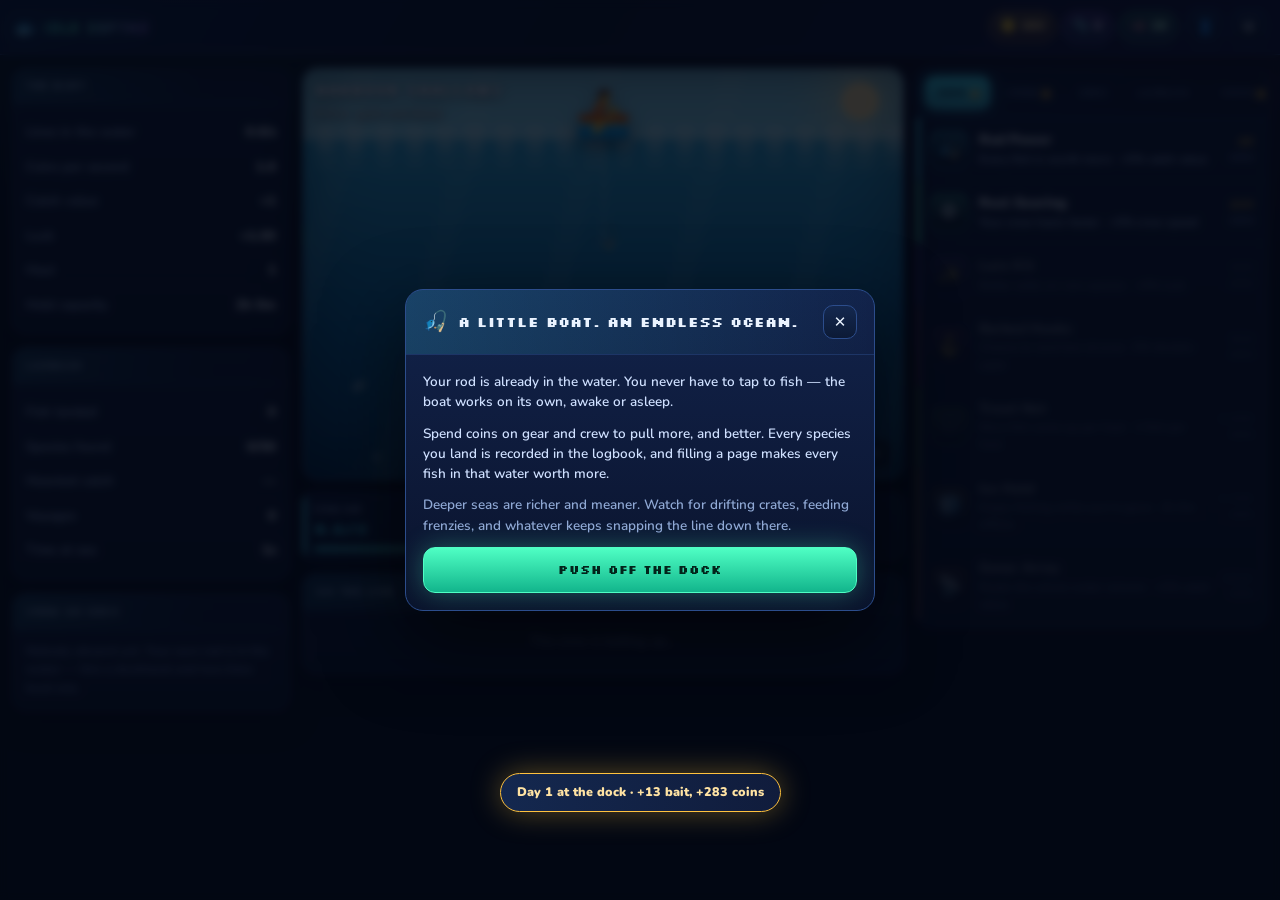
==== commit d104baff: "Update index.html" ====
--- a/public/beta/index.html
+++ b/public/beta/index.html
@@ -4,231 +4,274 @@
 <meta charset="utf-8">
 <meta name="viewport" content="width=device-width, initial-scale=1, viewport-fit=cover">
 <title>Idle Depths — an idle fishing game</title>
-<meta name="description" content="A little boat. An endless ocean. Cast, upgrade and sink through seven fishing grounds in Idle Depths.">
-<meta name="theme-color" content="#04141d">
+<meta name="description" content="A little boat. An endless ocean. Your crew fishes while you're away — upgrade, descend, and fill the logbook.">
+<meta name="theme-color" content="#050d1c">
 <meta property="og:title" content="Idle Depths">
 <meta property="og:description" content="A little boat. An endless ocean.">
 <meta property="og:type" content="website">
 <link rel="preconnect" href="https://fonts.googleapis.com">
 <link rel="preconnect" href="https://fonts.gstatic.com" crossorigin>
-<link href="https://fonts.googleapis.com/css2?family=Silkscreen:wght@400;700&family=Nunito:ital,wght@0,400;0,600;0,800;0,900;1,600&display=swap" rel="stylesheet">
+<link href="https://fonts.googleapis.com/css2?family=Silkscreen:wght@400;700&family=Nunito:ital,wght@0,400;0,600;0,800;0,900;1,700&display=swap" rel="stylesheet">
 <style>
 :root{
-  --abyss:#04141d; --deep:#082532; --hull:#0e3143; --edge:#17495e; --edge2:#205d75;
-  --foam:#e2f5f0; --mist:#8fb2bd; --dim:#5c8794;
-  --lure:#4fe0c0; --lantern:#ffb23f; --coral:#ff6f7d; --royal:#a98bff;
-  --t1:#9ab4bd; --t2:#6fe08a; --t3:#4fb8ff; --t4:#a98bff; --t5:#ffb23f; --t6:#ff6f7d;
+  --bg:#050d1c; --bg2:#081530;
+  --panel:#0d1c3a; --panel2:#0a1730; --line:#1d3566; --line2:#2c4d8c;
+  --ink:#eaf3ff; --mist:#8fa8d4; --dim:#5f79ab;
+
+  --cyan:#3ee8ff; --mint:#4fffc4; --gold:#ffc23f; --rose:#ff5f8f;
+  --violet:#b06bff; --lime:#a8ff5f; --orange:#ff8a3c;
+
+  --t1:#9fb6d6; --t2:#4fff9f; --t3:#3ec8ff; --t4:#b06bff; --t5:#ffc23f; --t6:#ff5f8f;
   --pixel:'Silkscreen',ui-monospace,monospace;
   --body:'Nunito',system-ui,-apple-system,sans-serif;
-  --r:10px;
 }
 *{box-sizing:border-box;margin:0;padding:0;-webkit-tap-highlight-color:transparent}
 html,body{height:100%}
 body{
-  background:var(--abyss);
-  color:var(--foam);
-  font-family:var(--body);
-  font-size:15px; line-height:1.5;
-  overflow-x:hidden;
-  overscroll-behavior:none;
+  background:
+    radial-gradient(1200px 500px at 15% -5%, rgba(62,232,255,.12), transparent 60%),
+    radial-gradient(900px 500px at 90% 0%, rgba(176,107,255,.12), transparent 60%),
+    var(--bg);
+  color:var(--ink); font-family:var(--body); font-size:15px; line-height:1.5;
+  overflow-x:hidden; overscroll-behavior:none;
 }
 button{font:inherit;color:inherit;background:none;border:none;cursor:pointer}
-:focus-visible{outline:2px solid var(--lure);outline-offset:2px}
+:focus-visible{outline:2px solid var(--cyan);outline-offset:2px}
 ::-webkit-scrollbar{width:8px;height:8px}
-::-webkit-scrollbar-thumb{background:var(--edge);border-radius:8px}
+::-webkit-scrollbar-thumb{background:linear-gradient(180deg,var(--line2),var(--line));border-radius:8px}
 ::-webkit-scrollbar-track{background:transparent}
 
-/* ---------- shell ---------- */
-.app{display:flex;flex-direction:column;min-height:100dvh;max-width:1400px;margin:0 auto}
-
+.app{display:flex;flex-direction:column;min-height:100dvh;max-width:1420px;margin:0 auto}
+
+/* ---------------- top bar ---------------- */
 .topbar{
   display:flex;align-items:center;gap:10px;padding:10px 14px;
-  background:linear-gradient(180deg,#0a2a39,#071e2a);
-  border-bottom:1px solid var(--edge);
+  background:linear-gradient(120deg,#0b1f45,#0a1630 45%,#141a44);
+  border-bottom:1px solid var(--line2);
+  box-shadow:0 6px 28px rgba(0,0,0,.5);
   position:sticky;top:0;z-index:40;
 }
-.brand{font-family:var(--pixel);font-size:15px;letter-spacing:.5px;line-height:1;display:flex;align-items:center;gap:7px;white-space:nowrap}
-.brand b{color:var(--lure)}
-.brand .fishmark{font-size:17px;filter:drop-shadow(0 0 6px rgba(79,224,192,.6))}
+.brand{font-family:var(--pixel);font-size:15px;line-height:1;display:flex;align-items:center;gap:8px;white-space:nowrap;
+  background:linear-gradient(90deg,var(--cyan),var(--mint) 45%,var(--violet));
+  -webkit-background-clip:text;background-clip:text;color:transparent;
+  filter:drop-shadow(0 0 12px rgba(62,232,255,.35));}
+.brand .fishmark{-webkit-text-fill-color:initial;color:initial;font-size:18px}
 .wallet{display:flex;gap:6px;margin-left:auto;flex-wrap:wrap;justify-content:flex-end}
-.coin{
-  display:flex;align-items:center;gap:5px;background:#06202c;border:1px solid var(--edge);
-  padding:5px 9px;border-radius:999px;font-weight:800;font-size:13px;font-variant-numeric:tabular-nums;
-}
-.coin small{font-weight:600;color:var(--dim);font-size:11px}
-.coin.gold{color:var(--lantern)} .coin.pearl{color:#e9dcff} .coin.bait{color:var(--t2)}
-.iconbtn{width:34px;height:34px;border-radius:9px;border:1px solid var(--edge);background:#06202c;display:grid;place-items:center;font-size:15px}
-.iconbtn:hover{border-color:var(--lure)}
-
-.main{display:grid;grid-template-columns:270px minmax(0,1fr) 340px;gap:12px;padding:12px;flex:1}
-@media (max-width:1080px){ .main{grid-template-columns:minmax(0,1fr) 340px} .col-left{display:none} }
-@media (max-width:820px){
-  .main{display:block;padding:8px 8px 76px}
+.coin{display:flex;align-items:center;gap:5px;padding:5px 10px;border-radius:999px;
+  font-weight:900;font-size:13px;font-variant-numeric:tabular-nums;border:1px solid;}
+.coin.gold  {color:#ffdd8a;border-color:rgba(255,194,63,.5); background:linear-gradient(180deg,rgba(255,194,63,.22),rgba(255,138,60,.10))}
+.coin.pearl {color:#e6d3ff;border-color:rgba(176,107,255,.5);background:linear-gradient(180deg,rgba(176,107,255,.22),rgba(62,200,255,.10))}
+.coin.bait  {color:#b9ffd8;border-color:rgba(79,255,159,.45);background:linear-gradient(180deg,rgba(79,255,159,.18),rgba(62,232,255,.08))}
+.iconbtn{width:34px;height:34px;border-radius:10px;border:1px solid var(--line2);
+  background:linear-gradient(180deg,#14284f,#0c1a36);display:grid;place-items:center;font-size:15px}
+.iconbtn:hover{border-color:var(--cyan);box-shadow:0 0 14px rgba(62,232,255,.3)}
+
+.main{display:grid;grid-template-columns:278px minmax(0,1fr) 352px;gap:12px;padding:12px;flex:1}
+@media (max-width:1120px){ .main{grid-template-columns:minmax(0,1fr) 352px} .col-left{display:none} }
+@media (max-width:860px){
+  .main{display:block;padding:8px 8px 78px}
   .col-right{display:none}
   body.tab-panel .col-mid{display:none}
   body.tab-panel .col-right{display:block}
 }
 
-.card{background:linear-gradient(180deg,#0c2d3d,#082430);border:1px solid var(--edge);border-radius:var(--r);overflow:hidden}
-.card h3{font-family:var(--pixel);font-size:11px;letter-spacing:.4px;color:var(--mist);padding:10px 12px;border-bottom:1px solid #113646;font-weight:400}
-.pad{padding:12px}
-
-/* ---------- the sea ---------- */
+.card{background:linear-gradient(180deg,var(--panel),var(--panel2));border:1px solid var(--line);border-radius:14px;overflow:hidden;
+  box-shadow:0 10px 30px rgba(0,0,0,.35)}
+.card h3{font-family:var(--pixel);font-size:10px;letter-spacing:.5px;padding:10px 13px;font-weight:400;
+  color:#bcd6ff;background:linear-gradient(90deg,rgba(62,232,255,.14),transparent 70%);border-bottom:1px solid var(--line)}
+.pad{padding:12px 13px}
+
+/* ---------------- the sea ---------------- */
 .sea{
-  position:relative;border-radius:var(--r);overflow:hidden;border:1px solid var(--edge);
-  height:clamp(300px,42vh,420px);
-  background:linear-gradient(180deg,var(--sky,#1b4a5e) 0%,var(--sky,#1b4a5e) 18%,var(--water1,#0d3c52) 18%,var(--water2,#04141d) 100%);
-  transition:background .8s ease;
-  isolation:isolate;
-}
-.sun{position:absolute;top:14px;right:22px;width:34px;height:34px;border-radius:50%;background:var(--sunc,#ffd98a);box-shadow:0 0 40px 14px var(--sunglow,rgba(255,217,138,.35));transition:.8s}
-.horizon{position:absolute;left:0;right:0;top:18%;height:2px;background:rgba(255,255,255,.14)}
-.wave{position:absolute;left:-50%;width:200%;height:26px;top:calc(18% - 13px);
-  background:repeating-linear-gradient(90deg,transparent 0 16px,rgba(255,255,255,.10) 16px 32px);
+  position:relative;border-radius:16px;overflow:hidden;border:1px solid var(--line2);
+  height:clamp(320px,46vh,460px);
+  background:linear-gradient(180deg,var(--sky) 0%,var(--sky) 17%,var(--w1) 17%,var(--w2) 62%,var(--w3) 100%);
+  transition:background .9s ease;
+  box-shadow:0 14px 44px rgba(0,0,0,.5), inset 0 0 70px rgba(0,0,0,.35);
+}
+.rays{position:absolute;inset:0;pointer-events:none;mix-blend-mode:screen;opacity:.5;
+  background:repeating-linear-gradient(104deg,transparent 0 46px,rgba(255,255,255,.10) 46px 70px,transparent 70px 120px);
+  animation:raysway 11s ease-in-out infinite}
+@keyframes raysway{0%,100%{transform:translateX(-14px) skewX(0deg)}50%{transform:translateX(14px) skewX(1.5deg)}}
+.glowfloor{position:absolute;left:0;right:0;bottom:0;height:42%;pointer-events:none;
+  background:radial-gradient(70% 100% at 50% 120%, var(--floor), transparent 70%);opacity:.85;transition:.9s}
+.sun{position:absolute;top:14px;right:24px;width:38px;height:38px;border-radius:50%;
+  background:var(--sunc);box-shadow:0 0 46px 18px var(--sunglow);transition:.9s}
+.horizon{position:absolute;left:0;right:0;top:17%;height:2px;background:rgba(255,255,255,.35);box-shadow:0 0 12px rgba(255,255,255,.4)}
+.wave{position:absolute;left:-50%;width:200%;height:26px;top:calc(17% - 13px);
+  background:repeating-linear-gradient(90deg,transparent 0 14px,rgba(255,255,255,.22) 14px 30px);
   animation:drift 9s linear infinite}
-.wave.b{top:calc(18% + 4px);opacity:.5;animation-duration:14s;animation-direction:reverse}
-@keyframes drift{to{transform:translateX(64px)}}
-
-.boat{position:absolute;left:50%;top:18%;transform:translate(-50%,-86%);font-size:44px;animation:bob 3.4s ease-in-out infinite;z-index:3;filter:drop-shadow(0 4px 6px rgba(0,0,0,.5))}
-@keyframes bob{0%,100%{transform:translate(-50%,-86%) rotate(-3deg)}50%{transform:translate(-50%,-80%) rotate(3deg)}}
-.line{position:absolute;left:50%;top:18%;width:1px;background:rgba(255,255,255,.35);z-index:2;transition:height .35s ease}
-.bobber{position:absolute;left:50%;transform:translate(-50%,-50%);font-size:20px;z-index:3;transition:top .35s ease;filter:drop-shadow(0 0 6px rgba(255,111,125,.7))}
-.bobber.bite{animation:yank .3s ease infinite}
-@keyframes yank{0%,100%{margin-top:0}50%{margin-top:7px}}
-
-.swimmer{position:absolute;font-size:19px;opacity:.78;pointer-events:none;will-change:transform;z-index:1}
-.bubble{position:absolute;border-radius:50%;background:rgba(255,255,255,.14);pointer-events:none;animation:rise linear infinite;z-index:1}
-@keyframes rise{from{transform:translateY(0);opacity:.5}to{transform:translateY(-260px);opacity:0}}
-
-.depthtag{position:absolute;left:10px;bottom:10px;font-family:var(--pixel);font-size:10px;color:var(--mist);background:rgba(3,15,22,.6);padding:5px 8px;border-radius:6px;border:1px solid rgba(255,255,255,.08)}
-.zonename{position:absolute;left:10px;top:10px;z-index:4}
-.zonename b{font-family:var(--pixel);font-size:13px;display:block;text-shadow:0 2px 6px #000}
-.zonename span{font-size:11px;color:var(--mist);font-weight:700}
-
-.chest{position:absolute;font-size:28px;z-index:5;cursor:pointer;filter:drop-shadow(0 0 10px rgba(255,178,63,.8));animation:chestfloat 2s ease-in-out infinite}
-@keyframes chestfloat{0%,100%{transform:translateY(0) rotate(-6deg)}50%{transform:translateY(-8px) rotate(6deg)}}
-
-.popup{position:absolute;pointer-events:none;font-weight:900;font-size:14px;z-index:6;text-shadow:0 2px 4px #000;animation:float 1.1s ease-out forwards}
-@keyframes float{0%{transform:translateY(0);opacity:1}100%{transform:translateY(-52px);opacity:0}}
-
-/* ---------- cast bar ---------- */
-.castrow{display:flex;gap:10px;margin-top:10px}
-.cast{
-  flex:1;background:linear-gradient(180deg,#1d6b7f,#0f4356);border:1px solid var(--edge2);
-  border-radius:var(--r);padding:14px;font-family:var(--pixel);font-size:14px;
-  box-shadow:0 4px 0 #062533, inset 0 1px 0 rgba(255,255,255,.15);
-  transition:transform .06s, box-shadow .06s;
-}
-.cast:active{transform:translateY(4px);box-shadow:0 0 0 #062533,inset 0 1px 0 rgba(255,255,255,.15)}
-.cast small{display:block;font-family:var(--body);font-size:11px;color:#bfe7e0;font-weight:700;margin-top:4px}
-.cast.charged{background:linear-gradient(180deg,#ff9f2f,#d4701a);border-color:#ffce7a;color:#2a1400}
-.cast.charged small{color:#5a2f00}
-
-.frenzy{margin-top:10px;border-radius:var(--r);border:1px solid var(--lantern);background:linear-gradient(90deg,rgba(255,178,63,.2),rgba(255,111,125,.2));padding:9px 12px;display:flex;align-items:center;gap:9px;font-weight:800;font-size:13px}
-.frenzy b{font-family:var(--pixel);font-size:12px;color:var(--lantern)}
-.fbar{flex:1;height:5px;background:rgba(0,0,0,.4);border-radius:4px;overflow:hidden}
-.fbar i{display:block;height:100%;background:var(--lantern)}
-
-/* ---------- feed ---------- */
-.feed{margin-top:10px;max-height:168px;overflow-y:auto}
-.feed .row{display:flex;align-items:center;gap:9px;padding:7px 12px;border-bottom:1px solid rgba(255,255,255,.05);font-size:13px;animation:slidein .25s ease}
-@keyframes slidein{from{opacity:0;transform:translateX(-8px)}to{opacity:1;transform:none}}
-.feed .row .em{font-size:17px;width:22px;text-align:center}
+.wave.b{top:calc(17% + 5px);opacity:.45;animation-duration:15s;animation-direction:reverse}
+@keyframes drift{to{transform:translateX(60px)}}
+
+.boat{position:absolute;left:50%;top:17%;transform:translate(-50%,-86%);font-size:46px;
+  animation:bob 3.6s ease-in-out infinite;z-index:4;filter:drop-shadow(0 6px 10px rgba(0,0,0,.6))}
+@keyframes bob{0%,100%{transform:translate(-50%,-86%) rotate(-3.5deg)}50%{transform:translate(-50%,-79%) rotate(3.5deg)}}
+.line{position:absolute;left:50%;top:17%;width:2px;z-index:3;
+  background:linear-gradient(180deg,rgba(255,255,255,.55),rgba(255,255,255,.12));transition:height .5s cubic-bezier(.3,1.4,.5,1)}
+.bobber{position:absolute;left:50%;transform:translate(-50%,-50%);font-size:22px;z-index:4;
+  transition:top .5s cubic-bezier(.3,1.4,.5,1)}
+.bobber.tug{animation:tug .28s ease infinite}
+@keyframes tug{0%,100%{margin-top:0}50%{margin-top:9px}}
+
+.swimmer{position:absolute;pointer-events:none;will-change:transform;z-index:2;
+  filter:drop-shadow(0 0 7px var(--gl,rgba(62,232,255,.5)))}
+.bubble{position:absolute;border-radius:50%;pointer-events:none;z-index:2;
+  background:radial-gradient(circle at 30% 30%,rgba(255,255,255,.6),rgba(255,255,255,.08));
+  animation:rise linear infinite}
+@keyframes rise{from{transform:translateY(0);opacity:.6}to{transform:translateY(-300px);opacity:0}}
+
+.catchfly{position:absolute;z-index:6;pointer-events:none;font-size:22px;animation:fly 1.05s cubic-bezier(.4,0,.3,1) forwards}
+@keyframes fly{0%{opacity:0;transform:translate(0,0) scale(.5)}15%{opacity:1}
+  100%{opacity:0;transform:translate(var(--dx),var(--dy)) scale(1.15)}}
+
+.hud{position:absolute;left:12px;top:12px;z-index:7}
+.hud b{font-family:var(--pixel);font-size:14px;display:block;text-shadow:0 2px 10px rgba(0,0,0,.8)}
+.hud span{font-size:11.5px;font-weight:800;color:rgba(255,255,255,.72);text-shadow:0 1px 6px #000}
+.depthtag{position:absolute;right:12px;bottom:12px;z-index:7;font-family:var(--pixel);font-size:10px;
+  color:#dff1ff;background:rgba(4,10,24,.55);padding:6px 10px;border-radius:8px;border:1px solid rgba(255,255,255,.16);
+  backdrop-filter:blur(4px)}
+
+/* live rate strip under the sea */
+.ratestrip{display:flex;gap:8px;margin-top:10px}
+.pill{flex:1;border-radius:12px;padding:9px 11px;border:1px solid var(--line);
+  background:linear-gradient(180deg,var(--panel),var(--panel2));position:relative;overflow:hidden}
+.pill:before{content:"";position:absolute;left:0;top:0;bottom:0;width:3px;background:var(--pc,var(--cyan))}
+.pill em{font-style:normal;display:block;font-size:10.5px;color:var(--mist);font-weight:800;letter-spacing:.3px}
+.pill b{font-family:var(--pixel);font-size:14px;color:var(--pc,var(--cyan));display:block;margin-top:2px}
+.reeling{height:4px;border-radius:3px;background:rgba(255,255,255,.08);overflow:hidden;margin-top:7px}
+.reeling i{display:block;height:100%;width:0;background:linear-gradient(90deg,var(--cyan),var(--mint))}
+
+.frenzy{margin-top:10px;border-radius:12px;padding:10px 13px;display:flex;align-items:center;gap:10px;font-weight:900;font-size:13px;
+  border:1px solid var(--gold);background:linear-gradient(90deg,rgba(255,194,63,.28),rgba(255,95,143,.22));
+  box-shadow:0 0 30px rgba(255,194,63,.25)}
+.frenzy b{font-family:var(--pixel);font-size:11px;color:#fff0c2}
+.fbar{flex:1;height:6px;background:rgba(0,0,0,.45);border-radius:4px;overflow:hidden}
+.fbar i{display:block;height:100%;background:linear-gradient(90deg,var(--gold),var(--orange))}
+
+/* ---------------- catch feed ---------------- */
+.feed{max-height:190px;overflow-y:auto}
+.feed .row{display:flex;align-items:center;gap:10px;padding:8px 13px;font-size:13px;
+  border-bottom:1px solid rgba(255,255,255,.05);animation:slidein .25s ease;position:relative}
+.feed .row:before{content:"";position:absolute;left:0;top:0;bottom:0;width:3px;background:var(--rc,transparent)}
+@keyframes slidein{from{opacity:0;transform:translateX(-10px)}to{opacity:1;transform:none}}
+.feed .row .em{font-size:19px;width:24px;text-align:center;filter:drop-shadow(0 0 6px var(--rc,transparent))}
 .feed .row .nm{font-weight:800;flex:1;min-width:0;overflow:hidden;text-overflow:ellipsis;white-space:nowrap}
-.feed .row .val{color:var(--lantern);font-weight:900;font-variant-numeric:tabular-nums}
-.feed .row .wt{color:var(--dim);font-size:11px;font-weight:700}
-.empty{padding:18px 12px;color:var(--dim);font-size:13px;text-align:center}
-
-/* ---------- tabs ---------- */
-.tabs{display:flex;gap:4px;padding:8px;background:#07222e;border:1px solid var(--edge);border-radius:var(--r) var(--r) 0 0;border-bottom:none;overflow-x:auto;scrollbar-width:none}
+.feed .row .val{color:var(--gold);font-weight:900;font-variant-numeric:tabular-nums}
+.feed .row .wt{color:var(--dim);font-size:11px;font-weight:800}
+.tag{font-size:9px;font-weight:900;padding:2px 5px;border-radius:4px;letter-spacing:.4px;
+  background:var(--rc);color:#04101f}
+.empty{padding:22px 13px;color:var(--dim);font-size:13px;text-align:center;font-weight:700}
+
+/* ---------------- tabs & shop ---------------- */
+.tabs{display:flex;gap:5px;padding:8px;overflow-x:auto;scrollbar-width:none;
+  background:linear-gradient(90deg,#0b1c3c,#0c1631);border:1px solid var(--line);border-bottom:none;border-radius:14px 14px 0 0}
 .tabs::-webkit-scrollbar{display:none}
-.tab{padding:7px 10px;border-radius:7px;font-family:var(--pixel);font-size:10px;color:var(--dim);white-space:nowrap;border:1px solid transparent}
-.tab.on{background:#123f52;color:var(--foam);border-color:var(--edge2)}
-.tab .dot{display:inline-block;width:6px;height:6px;border-radius:50%;background:var(--lantern);margin-left:4px;vertical-align:middle}
-.panelbody{background:linear-gradient(180deg,#0c2d3d,#082430);border:1px solid var(--edge);border-radius:0 0 var(--r) var(--r);max-height:calc(100dvh - 150px);overflow-y:auto}
-@media (max-width:820px){.panelbody{max-height:none}}
-
-/* ---------- shop rows ---------- */
-.item{display:flex;gap:10px;align-items:center;padding:11px 12px;border-bottom:1px solid rgba(255,255,255,.05);width:100%;text-align:left}
-.item:disabled{opacity:.45;cursor:not-allowed}
-.item:not(:disabled):hover{background:rgba(79,224,192,.06)}
-.item .ic{font-size:22px;width:30px;text-align:center;flex:none}
+.tab{padding:8px 11px;border-radius:9px;font-family:var(--pixel);font-size:10px;color:var(--dim);white-space:nowrap;border:1px solid transparent}
+.tab.on{color:#04101f;background:linear-gradient(180deg,var(--tc,var(--cyan)),color-mix(in srgb,var(--tc,var(--cyan)) 70%,#0b1b3a));
+  border-color:var(--tc,var(--cyan));box-shadow:0 0 18px color-mix(in srgb,var(--tc,var(--cyan)) 45%,transparent)}
+.tab .dot{display:inline-block;width:6px;height:6px;border-radius:50%;background:var(--gold);margin-left:5px;vertical-align:middle;
+  box-shadow:0 0 8px var(--gold);animation:blink 1.4s ease-in-out infinite}
+@keyframes blink{0%,100%{opacity:1}50%{opacity:.3}}
+.panelbody{background:linear-gradient(180deg,var(--panel),var(--panel2));border:1px solid var(--line);
+  border-radius:0 0 14px 14px;max-height:calc(100dvh - 158px);overflow-y:auto}
+@media (max-width:860px){.panelbody{max-height:none}}
+
+.item{display:flex;gap:11px;align-items:center;padding:12px 13px;width:100%;text-align:left;position:relative;
+  border-bottom:1px solid rgba(255,255,255,.05)}
+.item:before{content:"";position:absolute;left:0;top:0;bottom:0;width:3px;background:var(--ac,transparent)}
+.item:disabled{opacity:.4;cursor:not-allowed}
+.item:not(:disabled):hover{background:linear-gradient(90deg,color-mix(in srgb,var(--ac,var(--cyan)) 14%,transparent),transparent)}
+.item .ic{font-size:20px;width:38px;height:38px;flex:none;display:grid;place-items:center;border-radius:11px;
+  background:linear-gradient(180deg,color-mix(in srgb,var(--ac,var(--cyan)) 26%,transparent),rgba(0,0,0,.25));
+  border:1px solid color-mix(in srgb,var(--ac,var(--cyan)) 45%,transparent)}
 .item .mid{flex:1;min-width:0}
-.item .t{font-weight:800;font-size:13.5px;display:flex;align-items:center;gap:6px}
-.item .t i{font-style:normal;font-family:var(--pixel);font-size:9px;color:var(--lure);background:rgba(79,224,192,.12);padding:2px 5px;border-radius:4px}
-.item .d{font-size:11.5px;color:var(--mist);font-weight:600}
-.item .cost{font-family:var(--pixel);font-size:11px;color:var(--lantern);flex:none;text-align:right}
+.item .t{font-weight:900;font-size:13.5px;display:flex;align-items:center;gap:6px}
+.item .t i{font-style:normal;font-family:var(--pixel);font-size:9px;color:#04101f;background:var(--ac,var(--cyan));padding:2px 5px;border-radius:4px}
+.item .d{font-size:11.5px;color:var(--mist);font-weight:700}
+.item .cost{font-family:var(--pixel);font-size:11px;color:var(--gold);flex:none;text-align:right}
 .item .cost.no{color:var(--dim)}
-.item .cost small{display:block;font-family:var(--body);color:var(--dim);font-size:10px;font-weight:700}
-
-.zonecard{padding:11px 12px;border-bottom:1px solid rgba(255,255,255,.05);display:flex;gap:10px;align-items:center;width:100%;text-align:left}
-.zonecard.cur{background:rgba(79,224,192,.09);box-shadow:inset 3px 0 0 var(--lure)}
-.zonecard.lock{opacity:.5}
-.zonecard .ic{font-size:24px;width:32px;text-align:center}
-.zonecard .t{font-weight:800;font-size:13.5px}
-.zonecard .d{font-size:11.5px;color:var(--mist);font-weight:600}
-
-.bar{height:6px;background:rgba(0,0,0,.35);border-radius:4px;overflow:hidden;margin-top:5px}
-.bar i{display:block;height:100%;background:linear-gradient(90deg,var(--lure),#2aa78d);transition:width .3s}
-
-/* ---------- journal ---------- */
-.jgrid{display:grid;grid-template-columns:repeat(auto-fill,minmax(66px,1fr));gap:7px;padding:12px}
-.jf{aspect-ratio:1;border-radius:8px;border:1px solid var(--edge);background:#07222e;display:grid;place-items:center;font-size:22px;position:relative}
-.jf.un{filter:grayscale(1) brightness(.35)}
-.jf b{position:absolute;bottom:2px;right:4px;font-size:9px;font-weight:900;color:var(--mist)}
-.jf .rk{position:absolute;top:3px;left:4px;width:6px;height:6px;border-radius:50%}
-.jhead{padding:12px 12px 0;font-size:12px;color:var(--mist);font-weight:800;display:flex;justify-content:space-between;align-items:center}
-.jhead em{font-style:normal;font-family:var(--pixel);font-size:10px;color:var(--lure)}
-
-/* ---------- stat list ---------- */
-.stat{display:flex;justify-content:space-between;gap:8px;padding:6px 0;font-size:13px;border-bottom:1px dashed rgba(255,255,255,.07)}
+.item .cost small{display:block;font-family:var(--body);color:var(--dim);font-size:10px;font-weight:800}
+
+.zonecard{display:flex;gap:11px;align-items:center;padding:12px 13px;width:100%;text-align:left;position:relative;
+  border-bottom:1px solid rgba(255,255,255,.05)}
+.zonecard .thumb{width:46px;height:46px;border-radius:12px;flex:none;display:grid;place-items:center;font-size:22px;
+  border:1px solid rgba(255,255,255,.18)}
+.zonecard.cur{background:linear-gradient(90deg,rgba(62,232,255,.14),transparent)}
+.zonecard.cur:before{content:"";position:absolute;left:0;top:0;bottom:0;width:3px;background:var(--cyan);box-shadow:0 0 14px var(--cyan)}
+.zonecard.lock{opacity:.55}
+.zonecard .t{font-weight:900;font-size:13.5px}
+.zonecard .d{font-size:11.5px;color:var(--mist);font-weight:700}
+.bar{height:6px;background:rgba(0,0,0,.4);border-radius:4px;overflow:hidden;margin-top:6px}
+.bar i{display:block;height:100%;background:linear-gradient(90deg,var(--mint),var(--cyan));transition:width .3s}
+
+/* ---------------- journal ---------------- */
+.jgrid{display:grid;grid-template-columns:repeat(auto-fill,minmax(68px,1fr));gap:8px;padding:12px 13px}
+.jf{aspect-ratio:1;border-radius:12px;display:grid;place-items:center;font-size:24px;position:relative;
+  border:1px solid color-mix(in srgb,var(--rc) 55%,transparent);
+  background:linear-gradient(180deg,color-mix(in srgb,var(--rc) 20%,transparent),rgba(4,12,28,.7));
+  box-shadow:0 0 16px color-mix(in srgb,var(--rc) 22%,transparent)}
+.jf.un{border-color:rgba(255,255,255,.08);background:rgba(255,255,255,.03);box-shadow:none;filter:grayscale(1) brightness(.4)}
+.jf b{position:absolute;bottom:3px;right:5px;font-size:9px;font-weight:900;color:#cfe2ff}
+.jhead{padding:13px 13px 4px;font-size:12px;color:var(--mist);font-weight:800;display:flex;justify-content:space-between;align-items:center;gap:8px}
+.jhead em{font-style:normal;font-family:var(--pixel);font-size:10px;color:var(--mint)}
+
+.stat{display:flex;justify-content:space-between;gap:8px;padding:7px 0;font-size:13px;border-bottom:1px dashed rgba(255,255,255,.08)}
 .stat:last-child{border:none}
 .stat span{color:var(--mist);font-weight:700}
 .stat b{font-variant-numeric:tabular-nums;font-weight:900}
 
-/* ---------- boss ---------- */
-.bossbg{position:fixed;inset:0;background:rgba(2,10,15,.86);backdrop-filter:blur(3px);z-index:70;display:grid;place-items:center;padding:16px}
-.boss{width:min(420px,100%);background:linear-gradient(180deg,#123b4f,#071e29);border:2px solid var(--coral);border-radius:14px;padding:20px;text-align:center;box-shadow:0 0 60px rgba(255,111,125,.3)}
-.boss .big{font-size:72px;animation:thrash .5s ease-in-out infinite}
-@keyframes thrash{0%,100%{transform:rotate(-9deg) scale(1)}50%{transform:rotate(9deg) scale(1.08)}}
-.boss h2{font-family:var(--pixel);font-size:17px;margin:6px 0 2px}
-.boss p{color:var(--mist);font-size:12.5px;font-weight:700;margin-bottom:12px}
-.tug{height:20px;border-radius:10px;background:#04141d;border:1px solid var(--edge);overflow:hidden;margin-bottom:6px}
-.tug i{display:block;height:100%;background:linear-gradient(90deg,var(--lure),var(--lantern));width:0;transition:width .1s}
-.reel{width:100%;margin-top:12px;background:linear-gradient(180deg,#ff8a5c,#d4451f);border-radius:10px;padding:16px;font-family:var(--pixel);font-size:15px;box-shadow:0 4px 0 #6d2010}
-.reel:active{transform:translateY(4px);box-shadow:none}
-.timer{font-family:var(--pixel);font-size:11px;color:var(--coral)}
-
-/* ---------- modal ---------- */
-.modalbg{position:fixed;inset:0;background:rgba(2,10,15,.8);backdrop-filter:blur(3px);z-index:60;display:grid;place-items:center;padding:16px;overflow-y:auto}
-.modal{width:min(460px,100%);background:linear-gradient(180deg,#0f3547,#071e29);border:1px solid var(--edge2);border-radius:14px;overflow:hidden;margin:auto}
-.modal header{padding:14px 16px;border-bottom:1px solid var(--edge);display:flex;align-items:center;gap:10px}
+/* ---------------- boss (auto-resolved) ---------------- */
+.bossbg{position:fixed;inset:0;background:rgba(3,7,18,.9);backdrop-filter:blur(4px);z-index:70;display:grid;place-items:center;padding:16px}
+.boss{width:min(430px,100%);border-radius:18px;padding:22px;text-align:center;
+  background:linear-gradient(180deg,#1b2350,#0a1024);border:2px solid var(--rose);
+  box-shadow:0 0 80px rgba(255,95,143,.35)}
+.boss .big{font-size:76px;animation:thrash .5s ease-in-out infinite;filter:drop-shadow(0 0 22px var(--rose))}
+@keyframes thrash{0%,100%{transform:rotate(-10deg) scale(1)}50%{transform:rotate(10deg) scale(1.09)}}
+.boss h2{font-family:var(--pixel);font-size:17px;margin:8px 0 3px}
+.boss p{color:var(--mist);font-size:12.5px;font-weight:700;margin-bottom:14px}
+.tug{height:22px;border-radius:11px;background:#050c1e;border:1px solid var(--line2);overflow:hidden;position:relative}
+.tug i{display:block;height:100%;width:0;background:linear-gradient(90deg,var(--mint),var(--cyan),var(--gold));transition:width .12s linear}
+.tug span{position:absolute;inset:0;display:grid;place-items:center;font-family:var(--pixel);font-size:10px;color:#04101f;mix-blend-mode:difference}
+
+/* ---------------- modal / toast / nav ---------------- */
+.modalbg{position:fixed;inset:0;background:rgba(3,7,18,.82);backdrop-filter:blur(4px);z-index:60;display:grid;place-items:center;padding:16px;overflow-y:auto}
+.modal{width:min(470px,100%);border-radius:18px;overflow:hidden;margin:auto;
+  background:linear-gradient(180deg,#12234b,#0a132c);border:1px solid var(--line2);
+  box-shadow:0 30px 80px rgba(0,0,0,.6)}
+.modal header{padding:15px 17px;border-bottom:1px solid var(--line);display:flex;align-items:center;gap:10px;
+  background:linear-gradient(90deg,rgba(62,232,255,.16),transparent)}
 .modal header h2{font-family:var(--pixel);font-size:14px;flex:1}
-.modal .body{padding:16px;font-size:13.5px;color:#cfe7e2;font-weight:600}
-.modal .body p{margin-bottom:10px}
-.btn{display:block;width:100%;padding:12px;border-radius:10px;font-family:var(--pixel);font-size:12px;text-align:center;border:1px solid var(--edge2);background:#123f52;margin-top:8px}
-.btn.pri{background:linear-gradient(180deg,#2fbfa2,#158a72);border-color:#4fe0c0;color:#02231c}
-.btn.dang{background:linear-gradient(180deg,#b8414f,#7e2530);border-color:var(--coral)}
-.btn:disabled{opacity:.45}
-textarea,input[type=text]{width:100%;background:#04141d;border:1px solid var(--edge);border-radius:8px;color:var(--foam);padding:10px;font-family:ui-monospace,monospace;font-size:11px;resize:vertical}
-
-/* ---------- toast + nav ---------- */
-.toasts{position:fixed;left:50%;transform:translateX(-50%);bottom:86px;z-index:90;display:flex;flex-direction:column;gap:6px;align-items:center;pointer-events:none;width:calc(100% - 24px);max-width:380px}
-.toast{background:#0e3547;border:1px solid var(--lure);border-radius:999px;padding:8px 15px;font-size:12.5px;font-weight:800;box-shadow:0 6px 20px rgba(0,0,0,.5);animation:pop .3s ease}
-@keyframes pop{from{opacity:0;transform:translateY(10px) scale(.92)}to{opacity:1;transform:none}}
-.toast.gold{border-color:var(--lantern);color:var(--lantern)}
-.toast.bad{border-color:var(--coral);color:var(--coral)}
+.modal .body{padding:17px;font-size:13.5px;color:#cfe0ff;font-weight:600}
+.modal .body p{margin-bottom:11px}
+.btn{display:block;width:100%;padding:13px;border-radius:12px;font-family:var(--pixel);font-size:12px;text-align:center;
+  border:1px solid var(--line2);background:linear-gradient(180deg,#1a3060,#12224a);margin-top:9px}
+.btn.pri{background:linear-gradient(180deg,var(--mint),#12b58c);border-color:var(--mint);color:#02241b;
+  box-shadow:0 0 26px rgba(79,255,196,.3)}
+.btn.dang{background:linear-gradient(180deg,#ff5f8f,#9b1f43);border-color:var(--rose)}
+.btn:disabled{opacity:.4}
+textarea,input[type=text]{width:100%;background:#050d1c;border:1px solid var(--line2);border-radius:10px;color:var(--ink);
+  padding:11px;font-family:ui-monospace,monospace;font-size:11px;resize:vertical}
+
+.toasts{position:fixed;left:50%;transform:translateX(-50%);bottom:88px;z-index:90;display:flex;flex-direction:column;gap:7px;
+  align-items:center;pointer-events:none;width:calc(100% - 24px);max-width:400px}
+.toast{border-radius:999px;padding:9px 16px;font-size:12.5px;font-weight:900;animation:pop .3s ease;
+  background:linear-gradient(90deg,#14284f,#101c3c);border:1px solid var(--cyan);box-shadow:0 8px 28px rgba(0,0,0,.6)}
+@keyframes pop{from{opacity:0;transform:translateY(12px) scale(.9)}to{opacity:1;transform:none}}
+.toast.gold{border-color:var(--gold);color:#ffe3a3;box-shadow:0 0 30px rgba(255,194,63,.35)}
+.toast.bad{border-color:var(--rose);color:#ffc2d4}
 
 .nav{display:none}
-@media (max-width:820px){
-  .nav{display:flex;position:fixed;bottom:0;left:0;right:0;z-index:50;background:#07222e;border-top:1px solid var(--edge);padding:6px 6px calc(6px + env(safe-area-inset-bottom))}
-  .nav button{flex:1;padding:7px 2px;border-radius:8px;font-family:var(--pixel);font-size:9px;color:var(--dim);display:flex;flex-direction:column;align-items:center;gap:3px}
-  .nav button em{font-style:normal;font-size:17px}
-  .nav button.on{color:var(--lure);background:#0e3547}
+@media (max-width:860px){
+  .nav{display:flex;position:fixed;bottom:0;left:0;right:0;z-index:50;padding:6px 6px calc(6px + env(safe-area-inset-bottom));
+    background:linear-gradient(180deg,#0b1a3a,#060f24);border-top:1px solid var(--line2)}
+  .nav button{flex:1;padding:8px 2px;border-radius:10px;font-family:var(--pixel);font-size:9px;color:var(--dim);
+    display:flex;flex-direction:column;align-items:center;gap:3px}
+  .nav button em{font-style:normal;font-size:18px}
+  .nav button.on{color:#04101f;background:linear-gradient(180deg,var(--cyan),#1b8fb8)}
 }
 .mobonly{display:none}
-@media (max-width:820px){.mobonly{display:block}}
-
+@media (max-width:860px){.mobonly{display:block}}
 @media (prefers-reduced-motion:reduce){*{animation-duration:.01ms!important;transition-duration:.01ms!important}}
 </style>
 </head>
@@ -236,7 +279,7 @@
 <div class="app">
 
   <header class="topbar">
-    <div class="brand"><span class="fishmark">🐟</span>IDLE<b>DEPTHS</b></div>
+    <div class="brand"><span class="fishmark">🐟</span>IDLE DEPTHS</div>
     <div class="wallet">
       <div class="coin gold">🪙 <span id="wCoins">0</span></div>
       <div class="coin pearl">🫧 <span id="wPearls">0</span></div>
@@ -248,16 +291,15 @@
 
   <div class="main">
 
-    <!-- LEFT -->
     <div class="col-left">
       <div class="card">
         <h3>THE BOAT</h3>
         <div class="pad">
-          <div class="stat"><span>Catch rate</span><b id="sRate">0.0/s</b></div>
+          <div class="stat"><span>Lines in the water</span><b id="sRate">0.0/s</b></div>
           <div class="stat"><span>Coins per second</span><b id="sCps">0</b></div>
-          <div class="stat"><span>Rod power</span><b id="sRod">×1.0</b></div>
+          <div class="stat"><span>Catch value</span><b id="sRod">×1.0</b></div>
           <div class="stat"><span>Luck</span><b id="sLuck">×1.0</b></div>
-          <div class="stat"><span>Haul size</span><b id="sHaul">1</b></div>
+          <div class="stat"><span>Haul</span><b id="sHaul">1</b></div>
           <div class="stat"><span>Hold capacity</span><b id="sHold">2h</b></div>
         </div>
       </div>
@@ -277,34 +319,36 @@
       </div>
     </div>
 
-    <!-- CENTER -->
     <div class="col-mid">
       <div class="sea" id="sea">
         <div class="sun" id="sun"></div>
+        <div class="rays"></div>
         <div class="horizon"></div>
         <div class="wave"></div><div class="wave b"></div>
+        <div class="glowfloor" id="floor"></div>
         <div class="boat" id="boat">🚣</div>
         <div class="line" id="fline"></div>
-        <div class="bobber" id="bobber">🔴</div>
-        <div class="zonename"><b id="zTitle">Harbour Shallows</b><span id="zSub">0–8 m · calm water</span></div>
-        <div class="depthtag" id="zDepth">DEPTH 4 m</div>
+        <div class="bobber" id="bobber">🎣</div>
+        <div class="hud"><b id="zTitle">Harbour Shallows</b><span id="zSub">0–8 m · gulls and diesel</span></div>
+        <div class="depthtag" id="zDepth">DEPTH 6 m</div>
       </div>
 
+      <div class="ratestrip">
+        <div class="pill" style="--pc:var(--cyan)"><em>Lines out</em><b id="pRate">0.6/s</b><div class="reeling"><i id="reelBar"></i></div></div>
+        <div class="pill" style="--pc:var(--gold)"><em>Coins per second</em><b id="pCps">0</b></div>
+        <div class="pill" style="--pc:var(--violet)"><em>Logbook</em><b id="pDex">0/56</b></div>
+      </div>
+
       <div id="frenzyWrap"></div>
-
-      <div class="castrow">
-        <button class="cast" id="btnCast">CAST LINE<small id="castSub">tap to fish · hold for a power cast</small></button>
-      </div>
 
       <div class="card" style="margin-top:12px">
         <h3>ON THE LINE</h3>
-        <div class="feed" id="feed"><div class="empty">Nothing yet. Cast your line.</div></div>
+        <div class="feed" id="feed"><div class="empty">The crew is baiting up…</div></div>
       </div>
 
       <div class="mobonly" style="height:8px"></div>
     </div>
 
-    <!-- RIGHT -->
     <div class="col-right">
       <div class="tabs" id="tabs"></div>
       <div class="panelbody" id="panel"></div>
@@ -312,7 +356,7 @@
   </div>
 
   <nav class="nav" id="nav">
-    <button data-nav="sea" class="on"><em>🎣</em>FISH</button>
+    <button data-nav="sea" class="on"><em>🌊</em>SEA</button>
     <button data-nav="gear"><em>🪝</em>GEAR</button>
     <button data-nav="crew"><em>⚓</em>CREW</button>
     <button data-nav="zones"><em>🗺️</em>SEAS</button>
@@ -325,7 +369,7 @@
 <div id="overlay"></div>
 <script>
 /* ============================================================
-   IDLE DEPTHS — an idle fishing game
+   TIDEWATER — an idle fishing game
    single-file build · drop in as index.html
    ============================================================ */
 "use strict";
@@ -364,43 +408,43 @@
    fish: [emoji, name, tier, avg kg]                         */
 const ZONES=[
   {id:0,ic:"🛶",name:"Harbour Shallows",sub:"0–8 m · gulls and diesel",depth:6,mult:1,cost:0,pc:0,
-   sky:"#2e6b82",w1:"#1a5d78",w2:"#0a3145",sun:"#ffe6a8",glow:"rgba(255,230,168,.4)",
+   sky:"#8fe6ff",w1:"#2fb6e8",w2:"#0b6fa8",w3:"#053a63",sun:"#ffe9a8",glow:"rgba(255,233,168,.55)",floor:"rgba(62,232,255,.35)",
    boss:["🦈","Pier Shadow"],
    fish:[["🐟","Silver Smelt",0,.3],["🦐","Dock Shrimp",0,.1],["🐠","Sunfin Perch",1,1.2],
          ["🦀","Barnacle Crab",1,.8],["🐡","Puffed Bellows",2,2.4],["🦑","Harbour Squid",2,3.1],
          ["🐙","Rope-Arm Octopus",3,7.5],["🧜","The Tidecaller",4,44]]},
   {id:1,ic:"🌿",name:"Kelp Cathedral",sub:"8–40 m · green light",depth:28,mult:8,cost:300000,pc:0,
-   sky:"#25606f",w1:"#12505c",w2:"#06242c",sun:"#f7e7b0",glow:"rgba(200,255,200,.3)",
+   sky:"#a8f0c0",w1:"#3fd48f",w2:"#128f68",w3:"#04422f",sun:"#e8ffb0",glow:"rgba(168,255,95,.5)",floor:"rgba(79,255,159,.4)",
    boss:["🐊","Kelp Tyrant"],
    fish:[["🐟","Kelp Minnow",0,.4],["🦞","Green Lobster",0,1.9],["🐠","Ribbon Wrasse",1,2.2],
          ["🪼","Drift Jelly",1,.9],["🐢","Weedback Turtle",2,68],["🦭","Kelp Seal",2,110],
          ["🐍","Frond Serpent",3,26],["🦎","Verdant Drake",4,180]]},
   {id:2,ic:"🪸",name:"Coral Gardens",sub:"40–120 m · colour and teeth",depth:90,mult:72,cost:8e+08,pc:0,
-   sky:"#1d5c78",w1:"#0f4f6e",w2:"#052434",sun:"#ffd9a0",glow:"rgba(255,180,200,.3)",
+   sky:"#ffd6a0",w1:"#2fd4d0",w2:"#0f8fb8",w3:"#0a3f6e",sun:"#fff0c0",glow:"rgba(255,160,200,.55)",floor:"rgba(255,95,143,.4)",
    boss:["🐡","Reef Sovereign"],
    fish:[["🐠","Clown Sergeant",0,.5],["🦀","Painted Crab",0,1.1],["🐡","Coral Puffer",1,3.3],
          ["🦐","Mantis Shrimp",1,.6],["🪸","Living Coral",2,14],["🐙","Mimic Octopus",2,9],
          ["🦈","Reef Shark",3,190],["🐬","Prism Dolphin",4,320]]},
   {id:3,ic:"🚢",name:"The Sunken Fleet",sub:"120–400 m · cold iron",depth:290,mult:640,cost:1.2e+12,pc:25,
-   sky:"#15455c",w1:"#0a3a52",w2:"#041a26",sun:"#cdd9e8",glow:"rgba(160,190,220,.25)",
+   sky:"#9fb8d8",w1:"#3f7fb8",w2:"#1a4a7a",w3:"#061c33",sun:"#cfe0f5",glow:"rgba(160,190,230,.4)",floor:"rgba(62,200,255,.3)",
    boss:["🦑","Hull-Breaker"],
    fish:[["🐟","Rust Herring",0,.8],["🦑","Cargo Squid",0,4],["🐠","Porthole Bass",1,6],
          ["🦞","Ironclad Lobster",1,5.5],["🐙","Wreck Octopus",2,33],["🪼","Ghost Jelly",2,2],
          ["🦈","Hullhound",3,410],["⚓","The Anchor Wyrm",4,900]]},
   {id:4,ic:"🌑",name:"Midnight Shelf",sub:"400–1200 m · no sun reaches here",depth:900,mult:5800,cost:9e+14,pc:250,
-   sky:"#0d2c3c",w1:"#07283a",w2:"#020e16",sun:"#8fb0c9",glow:"rgba(90,140,180,.2)",
+   sky:"#5b6fd8",w1:"#2a3a9f",w2:"#141c6e",w3:"#05082a",sun:"#8f9fff",glow:"rgba(120,140,255,.45)",floor:"rgba(176,107,255,.35)",
    boss:["🐋","Pale Sounder"],
    fish:[["🐟","Lantern Sprat",0,1.1],["🪼","Bell Jelly",0,1.4],["🐠","Hatchet Fish",1,2.7],
          ["🦐","Glass Krill",1,.2],["🦑","Vampire Squid",2,26],["🐙","Dumbo Octopus",2,18],
          ["🦈","Frilled Shark",3,620],["🐋","Grey Sounder",4,2400]]},
   {id:5,ic:"🕳️",name:"Abyssal Trench",sub:"1200–4000 m · pressure and patience",depth:2800,mult:52000,cost:4e+17,pc:2500,
-   sky:"#08202d",w1:"#051d2b",w2:"#01080d",sun:"#5d87a3",glow:"rgba(60,110,150,.18)",
+   sky:"#8f5fe0",w1:"#5a2fa8",w2:"#2e1470",w3:"#0a0426",sun:"#c08fff",glow:"rgba(176,107,255,.5)",floor:"rgba(176,107,255,.45)",
    boss:["🦞","Trenchclaw"],
    fish:[["🐟","Bristlemouth",0,.6],["🦐","Pressure Krill",0,.3],["🐠","Fangtooth",1,3.2],
          ["🪼","Siphon Bloom",1,7],["🦑","Colossal Squid",2,480],["🐡","Blobfish Elder",2,12],
          ["🐍","Trench Eel",3,340],["🦈","Goblin Ascendant",4,1900]]},
   {id:6,ic:"🌋",name:"Hadal Rift",sub:"4000–11000 m · something is awake",depth:8400,mult:480000,cost:8e+19,pc:25000,
-   sky:"#05161f",w1:"#04141d",w2:"#000305",sun:"#ff7a5c",glow:"rgba(255,90,60,.22)",
+   sky:"#ff9a5c",w1:"#d4365f",w2:"#7a1040",w3:"#180208",sun:"#ff8f5c",glow:"rgba(255,122,60,.6)",floor:"rgba(255,138,60,.55)",
    boss:["🐉","The Rift Mother"],
    fish:[["🐟","Vent Darter",0,.9],["🦀","Yeti Crab",0,2.2],["🐠","Ghoulfish",1,5.4],
          ["🪼","Ember Jelly",1,3.8],["🦑","Rift Squid",2,860],["🐙","Basalt Octopus",3,410],
@@ -416,7 +460,7 @@
   {k:"reel", ic:"⚙️",n:"Reel Gearing",  d:"Your crew hauls faster",          base:200,  r:1.21, max:999, fx:l=>"+"+(l*6)+"% crew speed"},
   {k:"lure", ic:"✨",n:"Lure Kit",      d:"Better odds on rare species",      base:800,  r:1.27, max:180, fx:l=>"+"+(l*9)+"% luck"},
   {k:"hook", ic:"🪝",n:"Barbed Hooks",  d:"Chance to land two at once",       base:500,  r:1.24, max:150, fx:l=>(l*4)+"% double-catch"},
-  {k:"net",  ic:"🕸️",n:"Cast Net",      d:"Hand casts pull a bigger haul",   base:1200, r:1.22, max:300, fx:l=>"+"+(l*28)+"% hand cast, +"+(1+Math.floor(l/5))+" fish"},
+  {k:"net",  ic:"🕸️",n:"Trawl Net",     d:"More fish come up per haul",       base:1200, r:1.26, max:200, fx:l=>(1+Math.floor(l/4))+" fish per haul"},
   {k:"hold", ic:"🧊",n:"Ice Hold",      d:"Keeps fishing while you're gone",  base:3000, r:1.38, max:30,  fx:l=>fmtTime((2+l*0.75)*3600)+" offline"},
   {k:"sonar",ic:"📡",n:"Sonar Array",   d:"Reads the whole water column",     base:250000,r:1.45,max:60,  fx:l=>"+"+(l*4)+"% catch value"},
 ];
@@ -567,10 +611,12 @@
 function speedMult(){
   return (1+G("reel")*0.06) * (1+P("swift")*0.07) * (frenzyOn()?2:1);
 }
+const BASE_RATE=0.6;                    /* your own rod, always in the water */
 function castsPerSec(){
-  let r=0; CREW.forEach(c=>{ r+=C(c.k)*c.rate*crewMult(c); });
+  let r=BASE_RATE; CREW.forEach(c=>{ r+=C(c.k)*c.rate*crewMult(c); });
   return r*speedMult();
 }
+function haulSize(){ return 1+Math.floor(G("net")/4); }
 function dexBonus(){
   /* each fully recorded zone gives +20% */
   let b=1;
@@ -583,12 +629,12 @@
 function offlineHours(){ return 2+G("hold")*0.75; }
 function frenzyOn(){ return Date.now()<S.frenzyEnd; }
 function doubleChance(){ return Math.min(0.9,G("hook")*0.04); }
-function netFish(){ return 1+Math.floor(G("net")/5); }
+
 
 /* average coins per second, for display */
 function cps(){
   const z=ZONES[S.zone];
-  return castsPerSec()*avgFishValue(z)*(1+doubleChance());
+  return castsPerSec()*avgFishValue(z)*haulSize()*(1+doubleChance());
 }
 function tierWeights(){
   const L=luck(); const w=[];
@@ -622,7 +668,7 @@
 }
 
 /* ============================================================
-   FISHING
+   FISHING — fully automatic. Nothing here needs a click.
    ============================================================ */
 let feedRows=[];
 
@@ -634,28 +680,29 @@
   const kg=+(f[3]*rnd(0.55,1.9)).toFixed(f[3]<2?2:1);
   if(!S.best||kg>S.best.kg) S.best={name:f[1],em:f[0],kg:kg};
   feedRows.unshift({em:f[0],name:f[1],tier:t,val:val,kg:kg,q:qty,first:firstTime});
-  if(feedRows.length>28)feedRows.length=28;
+  if(feedRows.length>26)feedRows.length=26;
+  flyCatch(f[0],TIERS[t].c);
   if(firstTime){ toast("New species: "+f[1],"gold"); ping(880,.08); }
-  if(t>=4){ ping(t===5?1320:660,.14); floatText(f[0]+" "+f[1],TIERS[t].c,true); }
-}
-
-function harvest(count,manual){
+  if(t>=4){ ping(t===5?1320:660,.14); }
+}
+
+function harvest(count){
   if(count<=0)return 0;
   const z=ZONES[S.zone];
   let coins=0,landed=0;
-  const detail=Math.min(count,manual?4:18);
-  const vm=valueMult(), dc=doubleChance();
+  const detail=Math.min(count,14);
+  const vm=valueMult(), dc=doubleChance(), haul=haulSize();
   for(let i=0;i<detail;i++){
-    const o=rollFish(z,manual?1.3:1);
-    let qty=manual?netFish():1;
+    const o=rollFish(z,1);
+    let qty=haul;
     if(Math.random()<dc)qty*=2;
-    const per=TIERS[o.f[2]].v*z.mult*vm*(manual?(1+G("net")*0.28):1)*rnd(.85,1.2);
+    const per=TIERS[o.f[2]].v*z.mult*vm*rnd(.85,1.2);
     const val=per*qty;
     coins+=val; landed+=qty;
     recordFish(z,o,val,qty);
   }
   const rest=count-detail;
-  if(rest>0){ coins+=avgFishValue(z)*(1+dc)*rest; landed+=rest*(1+dc); }
+  if(rest>0){ coins+=avgFishValue(z)*haul*(1+dc)*rest; landed+=rest*haul*(1+dc); }
   S.coins+=coins; S.earned+=coins; S.earnedVoyage+=coins;
   S.caught+=landed;
   S.zoneCatch[z.id]=(S.zoneCatch[z.id]||0)+landed;
@@ -663,62 +710,33 @@
   return coins;
 }
 
-/* ---- manual cast ---- */
-let castCharge=0, charging=false, chargeRAF=0, castLock=0;
-function startCharge(){
-  if(bossActive)return;
-  charging=true; castCharge=0;
-  const btn=$("btnCast");
-  const step=()=>{
-    if(!charging)return;
-    castCharge=Math.min(1,castCharge+0.022);
-    if(castCharge>=1)btn.classList.add("charged");
-    btn.querySelector("small").textContent=castCharge>=1?"POWER CAST READY — release":"charging… "+Math.round(castCharge*100)+"%";
-    chargeRAF=requestAnimationFrame(step);
-  };
-  chargeRAF=requestAnimationFrame(step);
-}
-function endCharge(){
-  if(!charging)return;
-  charging=false; cancelAnimationFrame(chargeRAF);
-  const btn=$("btnCast"); btn.classList.remove("charged");
-  btn.querySelector("small").textContent="tap to fish · hold for a power cast";
-  doCast(castCharge>=1?5:1, castCharge>=1);
-  castCharge=0;
-}
-function doCast(n,power){
-  if(Date.now()<castLock)return;
-  castLock=Date.now()+90;
-  animateCast();
-  const got=harvest(n,true);
-  floatText("+"+fmt(got),power?"var(--lantern)":"var(--lure)");
-  ping(power?520:440,.05);
-  paint();
-}
-function animateCast(){
+/* ---- the line working itself ---- */
+let reelPhase=0;
+function animateLine(){
   const b=$("bobber"),l=$("fline"),sea=$("sea");
-  const h=sea.clientHeight, top=h*0.18;
-  const drop=top+rnd(h*0.2,h*0.62);
+  if(!sea||!sea.clientHeight)return;
+  const h=sea.clientHeight, top=h*0.17;
+  const drop=top+rnd(h*0.22,h*0.66);
   l.style.height=(drop-top)+"px";
   b.style.top=drop+"px";
-  b.classList.add("bite");
-  clearTimeout(b._t); b._t=setTimeout(()=>b.classList.remove("bite"),600);
-}
-
-/* ---- floating text ---- */
-function floatText(txt,color,big){
+  b.classList.add("tug");
+  clearTimeout(b._t); b._t=setTimeout(()=>b.classList.remove("tug"),700);
+}
+function flyCatch(em,col){
   const sea=$("sea"); if(!sea)return;
+  if(sea.querySelectorAll(".catchfly").length>6)return;
   const el=document.createElement("div");
-  el.className="popup"; el.textContent=txt;
-  el.style.color=color||"var(--lure)";
-  el.style.left=rnd(28,68)+"%"; el.style.top=rnd(30,62)+"%";
-  if(big)el.style.fontSize="17px";
+  el.className="catchfly"; el.textContent=em;
+  el.style.left=rnd(38,62)+"%"; el.style.top=rnd(48,72)+"%";
+  el.style.setProperty("--dx",rnd(-40,40)+"px");
+  el.style.setProperty("--dy",-rnd(90,170)+"px");
+  el.style.filter="drop-shadow(0 0 10px "+col+")";
   sea.appendChild(el);
-  setTimeout(()=>el.remove(),1150);
+  setTimeout(()=>el.remove(),1100);
 }
 
 /* ============================================================
-   EVENTS — frenzy, crates, boss fish
+   EVENTS — frenzies and drifting crates (auto-collected)
    ============================================================ */
 function magnet(){ return 1+P("magnet")*0.15; }
 
@@ -729,95 +747,86 @@
     S.frenzies++;
     toast("Feeding frenzy! ×3 value, ×2 speed","gold"); ping(700,.2);
   }
-  if(now>=S.nextChest&&!$("crate")){
+  if(now>=S.nextChest){
     S.nextChest=now+rnd(55000,120000);
-    spawnCrate();
-  }
-}
-function spawnCrate(){
-  const sea=$("sea"); if(!sea)return;
-  const el=document.createElement("button");
-  el.id="crate"; el.className="chest"; el.textContent="📦";
-  el.setAttribute("aria-label","Open the drifting crate");
-  el.style.left="-8%"; el.style.top=rnd(30,72)+"%";
-  sea.appendChild(el);
-  let x=-8; const drift=setInterval(()=>{
-    x+=0.42; el.style.left=x+"%";
-    if(x>104){ clearInterval(drift); el.remove(); }
-  },40);
-  el.onclick=()=>{
-    clearInterval(drift); el.remove();
-    S.chests++;
-    const r=Math.random();
-    if(r<0.16){ const b=Math.floor(rnd(8,22)); S.bait+=b; toast("Crate: +"+b+" bait","gold"); }
-    else if(r<0.2&&S.voyages>0){ S.pearls+=1; toast("Crate: a loose pearl 🫧","gold"); }
-    else { const c=Math.max(60,cps()*rnd(35,90))+50; S.coins+=c; S.earned+=c; S.earnedVoyage+=c; toast("Crate: +"+fmt(c)+" coins","gold"); }
-    ping(990,.12); paint();
-  };
-}
-
-/* ---- boss ---- */
-let bossActive=false,bossState=null;
+    driftCrate();
+  }
+}
+function driftCrate(){
+  const sea=$("sea");
+  if(sea){
+    const el=document.createElement("div");
+    el.className="catchfly"; el.textContent="📦";
+    el.style.left="46%"; el.style.top="24%"; el.style.fontSize="26px";
+    el.style.setProperty("--dx","0px"); el.style.setProperty("--dy","-60px");
+    el.style.animationDuration="1.4s";
+    sea.appendChild(el); setTimeout(()=>el.remove(),1500);
+  }
+  S.chests++;
+  const r=Math.random();
+  if(r<0.18){ const b=Math.floor(rnd(8,22)); S.bait+=b; toast("Crate washed up: +"+b+" bait","gold"); }
+  else if(r<0.23&&S.voyages>0){ S.pearls+=1; toast("Crate washed up: a loose pearl 🫧","gold"); }
+  else { const c=Math.max(60,cps()*rnd(35,90))+50; S.coins+=c; S.earned+=c; S.earnedVoyage+=c;
+         toast("Crate washed up: +"+fmt(c)+" coins","gold"); }
+  ping(990,.12);
+}
+
+/* ============================================================
+   BOSS FISH — resolves itself on line strength. No input.
+   ============================================================ */
+let bossActive=false;
 function bossThreshold(){ return 130+(S.bosses||0)*45; }
+function lineStrength(){ return 1+G("rod")*0.22+G("hook")*0.12+G("lure")*0.08+G("net")*0.05; }
 function maybeBoss(z){
   if(bossActive)return;
   if((S.zoneCatch[z.id]||0)>=bossThreshold()){
     S.zoneCatch[z.id]=0;
-    startBoss(z);
-  }
-}
-function startBoss(z){
+    runBoss(z);
+  }
+}
+function runBoss(z){
   bossActive=true;
-  const need=26+z.id*7;
-  bossState={z:z,need:need,have:0,end:Date.now()+11000};
-  const ov=$("overlay");
-  ov.innerHTML='<div class="bossbg"><div class="boss">'+
+  const req=1+z.id*1.35+(S.bosses||0)*0.04;
+  const str=lineStrength();
+  const p=str/(str+req);
+  const win=Math.random()<p;
+  const peak=win?100:rnd(58,88);
+  $("overlay").innerHTML='<div class="bossbg"><div class="boss">'+
     '<div class="big">'+z.boss[0]+'</div>'+
     '<h2>'+z.boss[1]+'</h2>'+
-    '<p>Something heavy took the line. Reel before it snaps.</p>'+
-    '<div class="tug"><i id="tugBar"></i></div>'+
-    '<div class="timer" id="tugTime">11.0s</div>'+
-    '<button class="reel" id="reelBtn">REEL!</button></div></div>';
+    '<p>Something heavy took the line. The crew is hauling.</p>'+
+    '<div class="tug"><i id="tugBar"></i><span id="tugTxt">HAULING…</span></div></div></div>';
   ping(180,.3);
-  $("reelBtn").addEventListener("pointerdown",e=>{e.preventDefault();bossTap();});
-  bossLoop();
-}
-function bossTap(){
-  if(!bossState)return;
-  bossState.have++;
-  ping(300+bossState.have*8,.03);
-  const p=Math.min(1,bossState.have/bossState.need);
-  $("tugBar").style.width=(p*100)+"%";
-  if(p>=1)endBoss(true);
-}
-function bossLoop(){
-  if(!bossState)return;
-  const left=(bossState.end-Date.now())/1000;
-  if(left<=0){ endBoss(false); return; }
-  const t=$("tugTime"); if(t)t.textContent=left.toFixed(1)+"s";
-  requestAnimationFrame(bossLoop);
-}
-function endBoss(win){
-  const z=bossState?bossState.z:ZONES[S.zone];
-  bossState=null; bossActive=false; $("overlay").innerHTML="";
+  const start=performance.now(), dur=win?2600:2100;
+  (function step(t){
+    const k=Math.min(1,((t||performance.now())-start)/dur);
+    const eased=1-Math.pow(1-k,2.2);
+    const bar=$("tugBar"); if(!bar)return;
+    bar.style.width=(peak*eased)+"%";
+    if(k<1)requestAnimationFrame(step);
+    else setTimeout(()=>finishBoss(z,win),420);
+  })();
+}
+function finishBoss(z,win){
+  bossActive=false; $("overlay").innerHTML="";
   if(win){
     S.bosses++;
     const reward=Math.max(500,cps()*90)+z.mult*400;
     S.coins+=reward; S.earned+=reward; S.earnedVoyage+=reward;
     const bait=6+z.id*3; S.bait+=bait;
-    /* guaranteed high-tier catch from this zone */
     const o=rollFish(z,600);
     recordFish(z,o,0,1); S.caught++;
     toast("Landed "+z.boss[1]+"! +"+fmt(reward)+" and "+bait+" bait","gold");
     ping(1100,.25);
   } else {
-    toast("The line snapped. It got away.","bad");
+    toast("The line snapped — "+z.boss[1]+" got away. Stronger gear next time.","bad");
+    ping(150,.3);
   }
   paint();
 }
 
 /* ============================================================
-   CHUM BUCKET — bait sinks, never coin inflation
+   CHUM — bait sink, never coin inflation
    ============================================================ */
 function chum(kind){
   const z=ZONES[S.zone];
@@ -866,9 +875,11 @@
     caught:S.caught, earned:S.earned, voyages:S.voyages+1, bosses:S.bosses,
     chests:S.chests, frenzies:S.frenzies, tiersHit:S.tiersHit, bait:S.bait,
     sound:S.sound, user:S.user, started:S.started, playMs:S.playMs,
-    lastDaily:S.lastDaily, streak:S.streak
+    lastDaily:S.lastDaily, streak:S.streak, zonesOpen:S.zonesOpen
   };
+  const open=S.zonesOpen;
   S=Object.assign(freshState(),carry);
+  S.zonesOpen=open; S.zone=0;
   S.gear=oldGear;
   S.coins=P("hoard")>0?Math.pow(10,2+P("hoard")*0.9):0;
   S.earnedVoyage=0;
@@ -916,49 +927,51 @@
    ============================================================ */
 let tab="gear";
 const TABS=[
-  {k:"gear",n:"GEAR"},{k:"crew",n:"CREW"},{k:"zones",n:"SEAS"},
-  {k:"journal",n:"LOGBOOK"},{k:"chum",n:"CHUM"},{k:"pearls",n:"THE DEEP"},{k:"trophies",n:"TROPHIES"}
+  {k:"gear",n:"GEAR",c:"var(--cyan)"},{k:"crew",n:"CREW",c:"var(--mint)"},
+  {k:"zones",n:"SEAS",c:"var(--lime)"},{k:"journal",n:"LOGBOOK",c:"var(--violet)"},
+  {k:"chum",n:"CHUM",c:"var(--orange)"},{k:"pearls",n:"THE DEEP",c:"var(--rose)"},
+  {k:"trophies",n:"TROPHIES",c:"var(--gold)"}
 ];
+const GEARC=["var(--cyan)","var(--mint)","var(--violet)","var(--rose)","var(--lime)","var(--gold)","var(--orange)"];
 
 function canBuySomething(){
-  const gearable=GEAR.some(g=>G(g.k)<g.max&&S.coins>=gearCost(g,G(g.k)));
-  const crewable=CREW.some(c=>S.coins>=crewCost(c,C(c.k)));
-  return {gear:gearable,crew:crewable,
+  return {
+    gear:GEAR.some(g=>G(g.k)<g.max&&S.coins>=gearCost(g,G(g.k))),
+    crew:CREW.some(c=>S.coins>=crewCost(c,C(c.k))),
     zones:ZONES.some((z,i)=>i===S.zonesOpen&&S.coins>=z.cost&&(z.pc||0)<=S.pearls),
-    pearls:PEARL.some(p=>P(p.k)<p.max&&S.pearls>=pearlCost(p,P(p.k)))||pearlGain()>0};
-}
-
+    pearls:PEARL.some(p=>P(p.k)<p.max&&S.pearls>=pearlCost(p,P(p.k)))||pearlGain()>0,
+    chum:S.bait>=10
+  };
+}
 function renderTabs(){
   const flags=canBuySomething();
   $("tabs").innerHTML=TABS.map(t=>
-    '<button class="tab'+(t.k===tab?" on":"")+'" data-tab="'+t.k+'">'+t.n+
+    '<button class="tab'+(t.k===tab?" on":"")+'" style="--tc:'+t.c+'" data-tab="'+t.k+'">'+t.n+
     (flags[t.k]?'<span class="dot"></span>':'')+'</button>').join("");
 }
-
 function costCell(cost,cur,label){
-  const ok=cur>=cost;
-  return '<div class="cost'+(ok?"":" no")+'">'+fmt(cost)+'<small>'+label+'</small></div>';
+  return '<div class="cost'+(cur>=cost?"":" no")+'">'+fmt(cost)+'<small>'+label+'</small></div>';
 }
 
 function renderPanel(){
   const p=$("panel");
   if(tab==="gear"){
-    p.innerHTML=GEAR.map(g=>{
-      const lvl=G(g.k), max=lvl>=g.max, cost=gearCost(g,lvl);
-      return '<button class="item" data-a="gear" data-k="'+g.k+'"'+((max||S.coins<cost)?" disabled":"")+'>'+
+    p.innerHTML=GEAR.map((g,i)=>{
+      const lvl=G(g.k), max=lvl>=g.max, cost=gearCost(g,lvl), ac=GEARC[i%GEARC.length];
+      return '<button class="item" style="--ac:'+ac+'" data-a="gear" data-k="'+g.k+'"'+((max||S.coins<cost)?" disabled":"")+'>'+
         '<div class="ic">'+g.ic+'</div><div class="mid"><div class="t">'+g.n+
         (lvl?'<i>LV '+lvl+'</i>':'')+'</div><div class="d">'+g.d+' · '+g.fx(lvl)+'</div></div>'+
         (max?'<div class="cost no">MAX</div>':costCell(cost,S.coins,"coins"))+'</button>';
     }).join("");
   }
   else if(tab==="crew"){
-    p.innerHTML='<div class="jhead" style="padding:12px 12px 6px">Crew fish for you around the clock<em>'+castsPerSec().toFixed(1)+' casts/s</em></div>'+
-      CREW.map(c=>{
-        const own=C(c.k),cost=crewCost(c,own),m=crewMult(c);
-        const next=MILE.find(x=>x>own);
-        return '<button class="item" data-a="crew" data-k="'+c.k+'"'+(S.coins<cost?" disabled":"")+'>'+
+    p.innerHTML='<div class="jhead">Your crew fishes around the clock<em>'+fmt(castsPerSec())+' lines/s</em></div>'+
+      CREW.map((c,i)=>{
+        const own=C(c.k),cost=crewCost(c,own),m=crewMult(c),next=MILE.find(x=>x>own);
+        const ac=GEARC[(i+2)%GEARC.length];
+        return '<button class="item" style="--ac:'+ac+'" data-a="crew" data-k="'+c.k+'"'+(S.coins<cost?" disabled":"")+'>'+
           '<div class="ic">'+c.ic+'</div><div class="mid"><div class="t">'+c.n+(own?'<i>×'+own+'</i>':'')+'</div>'+
-          '<div class="d">'+(c.rate*m).toFixed(2)+' casts/s each'+(m>1?" (×"+m+" bonus)":"")+
+          '<div class="d">'+fmt(c.rate*m)+' lines/s each'+(m>1?" · ×"+m+" milestone":"")+
           (next?' · ×2 at '+next:'')+'</div></div>'+costCell(cost,S.coins,"coins")+'</button>';
       }).join("");
   }
@@ -966,15 +979,17 @@
     p.innerHTML=ZONES.map((z,i)=>{
       const open=i<S.zonesOpen, cur=i===S.zone;
       const found=z.fish.filter((f,j)=>S.dex[z.id+":"+j]).length;
-      if(open) return '<button class="zonecard'+(cur?" cur":"")+'" data-a="zone" data-k="'+i+'">'+
-        '<div class="ic">'+z.ic+'</div><div class="mid"><div class="t">'+z.name+'</div>'+
+      const th='<div class="thumb" style="background:linear-gradient(160deg,'+z.sky+','+z.w2+' 60%,'+z.w3+')">'+z.ic+'</div>';
+      if(open) return '<button class="zonecard'+(cur?" cur":"")+'" data-a="zone" data-k="'+i+'">'+th+
+        '<div class="mid"><div class="t">'+z.name+'</div>'+
         '<div class="d">'+z.sub+' · ×'+fmt(z.mult)+' value</div>'+
         '<div class="bar"><i style="width:'+(found/z.fish.length*100)+'%"></i></div></div>'+
         '<div class="cost">'+found+'/'+z.fish.length+'<small>species</small></div></button>';
       const need=(i===S.zonesOpen), pOK=(z.pc||0)<=S.pearls;
       return '<button class="zonecard lock" data-a="unlock" data-k="'+i+'"'+((!need||S.coins<z.cost||!pOK)?" disabled":"")+'>'+
-        '<div class="ic">🔒</div><div class="mid"><div class="t">'+z.name+'</div>'+
-        '<div class="d">'+(need?z.sub:'Open '+ZONES[i-1].name+' first')+(z.pc?' · needs '+fmt(z.pc)+' 🫧':'')+'</div></div>'+
+        '<div class="thumb" style="background:rgba(255,255,255,.05)">🔒</div>'+
+        '<div class="mid"><div class="t">'+z.name+'</div>'+
+        '<div class="d">'+(need?z.sub:"Open "+ZONES[i-1].name+" first")+(z.pc?' · needs '+fmt(z.pc)+' 🫧':'')+'</div></div>'+
         costCell(z.cost,S.coins,"to open")+'</button>';
     }).join("");
   }
@@ -986,38 +1001,40 @@
       h+='<div class="jhead" style="padding-top:14px;font-size:11px;color:var(--dim)">'+z.ic+' '+z.name+'</div><div class="jgrid">';
       z.fish.forEach((f,i)=>{
         const k=z.id+":"+i,n=S.dex[k];
-        h+='<div class="jf'+(n?"":" un")+'" title="'+(n?f[1]+" ×"+fmt(n):"Not yet found")+'">'+
-           '<span class="rk" style="background:'+TIERS[f[2]].c+'"></span>'+(n?f[0]:"❔")+
-           (n?'<b>'+fmt(n)+'</b>':'')+'</div>';
+        h+='<div class="jf'+(n?"":" un")+'" style="--rc:'+TIERS[f[2]].c+'" title="'+(n?f[1]+" ×"+fmt(n):"Not yet found")+'">'+
+           (n?f[0]:"❔")+(n?'<b>'+fmt(n)+'</b>':'')+'</div>';
       });
       h+='</div>';
     });
     p.innerHTML=h;
   }
   else if(tab==="chum"){
-    p.innerHTML='<div class="pad" style="font-size:12.5px;color:var(--mist);font-weight:700">Bait only. Nothing here prints coins you didn\'t already earn — it just bends your luck.</div>'+
-      '<button class="item" data-a="chum" data-k="cast"'+(S.bait<10?" disabled":"")+'><div class="ic">🪝</div><div class="mid">'+
-      '<div class="t">Chum cast</div><div class="d">One cast with heavily stacked odds</div></div><div class="cost'+(S.bait<10?" no":"")+'">10<small>bait</small></div></button>'+
-      '<button class="item" data-a="chum" data-k="frenzy"'+(S.bait<30?" disabled":"")+'><div class="ic">🌊</div><div class="mid">'+
-      '<div class="t">Bucket of chum</div><div class="d">Start a 45 second feeding frenzy</div></div><div class="cost'+(S.bait<30?" no":"")+'">30<small>bait</small></div></button>'+
-      '<button class="item" data-a="chum" data-k="lure"'+(S.bait<75?" disabled":"")+'><div class="ic">💎</div><div class="mid">'+
-      '<div class="t">Deep lure</div><div class="d">Best of eight rolls, paid out eightfold</div></div><div class="cost'+(S.bait<75?" no":"")+'">75<small>bait</small></div></button>'+
-      '<div class="pad" style="border-top:1px solid rgba(255,255,255,.06)"><div class="stat"><span>Bait on board</span><b>'+fmt(S.bait)+'</b></div>'+
+    const opt=(k,ic,t,d,c,ac)=>'<button class="item" style="--ac:'+ac+'" data-a="chum" data-k="'+k+'"'+(S.bait<c?" disabled":"")+'>'+
+      '<div class="ic">'+ic+'</div><div class="mid"><div class="t">'+t+'</div><div class="d">'+d+'</div></div>'+
+      '<div class="cost'+(S.bait<c?" no":"")+'">'+c+'<small>bait</small></div></button>';
+    p.innerHTML='<div class="pad" style="font-size:12.5px;color:var(--mist);font-weight:700">Bait only. Nothing here prints coins you haven\'t earned — it just bends your luck.</div>'+
+      opt("cast","🪝","Chum cast","One haul with heavily stacked odds",10,"var(--cyan)")+
+      opt("frenzy","🌊","Bucket of chum","Start a 45 second feeding frenzy",30,"var(--gold)")+
+      opt("lure","💎","Deep lure","Best of eight rolls, paid out eightfold",75,"var(--violet)")+
+      '<div class="pad" style="border-top:1px solid rgba(255,255,255,.06)">'+
+      '<div class="stat"><span>Bait on board</span><b>'+fmt(S.bait)+'</b></div>'+
       '<div class="stat"><span>Worm farm</span><b>'+(P("worm")?"+"+P("worm")+"/min":"none")+'</b></div>'+
-      '<div class="stat"><span>Crates opened</span><b>'+S.chests+'</b></div></div>';
+      '<div class="stat"><span>Crates recovered</span><b>'+S.chests+'</b></div></div>';
   }
   else if(tab==="pearls"){
     const g=pearlGain();
-    p.innerHTML='<div class="pad" style="text-align:center;border-bottom:1px solid rgba(255,255,255,.06)">'+
-      '<div style="font-family:var(--pixel);font-size:13px;margin-bottom:4px">Set sail</div>'+
-      '<div style="font-size:12.5px;color:var(--mist);font-weight:700;margin-bottom:10px">Leave this voyage behind. Gear, coins and crew go. Pearls, your logbook and everything bought down here stay.</div>'+
-      '<button class="btn '+(g>0?"pri":"")+'" data-a="sail"'+(g>0?"":" disabled")+'>'+(g>0?"SAIL OUT · +"+g+" 🫧":"NEED "+fmt(2e6)+" EARNED THIS VOYAGE")+'</button>'+
-      '<div style="font-size:11.5px;color:var(--dim);margin-top:7px;font-weight:700">Earned this voyage: '+fmt(S.earnedVoyage)+'</div></div>'+
-      PEARL.map(x=>{
-        const lvl=P(x.k),max=lvl>=x.max,cost=pearlCost(x,lvl);
-        return '<button class="item" data-a="pearl" data-k="'+x.k+'"'+((max||S.pearls<cost)?" disabled":"")+'>'+
+    p.innerHTML='<div class="pad" style="text-align:center;border-bottom:1px solid rgba(255,255,255,.07);'+
+      'background:linear-gradient(180deg,rgba(255,95,143,.14),transparent)">'+
+      '<div style="font-family:var(--pixel);font-size:13px;margin-bottom:5px">Set sail</div>'+
+      '<div style="font-size:12.5px;color:var(--mist);font-weight:700;margin-bottom:11px">Leave this voyage behind. Coins, gear and crew go. Pearls, your logbook, your seas and everything bought down here stay.</div>'+
+      '<button class="btn '+(g>0?"pri":"")+'" data-a="sail"'+(g>0?"":" disabled")+'>'+(g>0?"SAIL OUT · +"+g+" 🫧":"EARN "+fmt(1e10)+" THIS VOYAGE")+'</button>'+
+      '<div style="font-size:11.5px;color:var(--dim);margin-top:8px;font-weight:800">Earned this voyage: '+fmt(S.earnedVoyage)+'</div></div>'+
+      PEARL.map((x,i)=>{
+        const lvl=P(x.k),max=lvl>=x.max,cost=pearlCost(x,lvl),ac=GEARC[(i+1)%GEARC.length];
+        return '<button class="item" style="--ac:'+ac+'" data-a="pearl" data-k="'+x.k+'"'+((max||S.pearls<cost)?" disabled":"")+'>'+
           '<div class="ic">'+x.ic+'</div><div class="mid"><div class="t">'+x.n+(lvl?'<i>LV '+lvl+'</i>':'')+'</div>'+
-          '<div class="d">'+x.d+'</div></div>'+(max?'<div class="cost no">MAX</div>':'<div class="cost'+(S.pearls<cost?" no":"")+'">'+fmt(cost)+'<small>pearls</small></div>')+'</button>';
+          '<div class="d">'+x.d+'</div></div>'+(max?'<div class="cost no">MAX</div>':
+          '<div class="cost'+(S.pearls<cost?" no":"")+'">'+fmt(cost)+'<small>pearls</small></div>')+'</button>';
       }).join("");
   }
   else if(tab==="trophies"){
@@ -1025,7 +1042,8 @@
     p.innerHTML='<div class="jhead">'+done+' of '+ACHS.length+' earned<em></em></div>'+
       ACHS.map(a=>{
         const got=S.achs[a.k];
-        return '<div class="item" style="opacity:'+(got?1:.45)+'"><div class="ic">'+(got?"🏆":"🔒")+'</div>'+
+        return '<div class="item" style="--ac:'+(got?"var(--gold)":"transparent")+';opacity:'+(got?1:.42)+'">'+
+        '<div class="ic">'+(got?"🏆":"🔒")+'</div>'+
         '<div class="mid"><div class="t">'+a.n+'</div><div class="d">'+a.d+'</div></div>'+
         '<div class="cost'+(got?"":" no")+'">'+(a.pearls?a.pearls+"🫧":a.bait+"🪱")+'</div></div>';
       }).join("");
@@ -1038,47 +1056,54 @@
   $("wBait").textContent=fmt(S.bait);
 }
 function renderStats(){
-  $("sRate").textContent=castsPerSec().toFixed(1)+"/s";
+  const r=castsPerSec();
+  $("sRate").textContent=fmt(r)+"/s";
   $("sCps").textContent=fmt(cps());
   $("sRod").textContent="×"+fmt(valueMult());
   $("sLuck").textContent="×"+luck().toFixed(2);
-  $("sHaul").textContent=netFish()+(doubleChance()>0?" · "+Math.round(doubleChance()*100)+"% ×2":"");
+  $("sHaul").textContent=haulSize()+(doubleChance()>0?" · "+Math.round(doubleChance()*100)+"% ×2":"");
   $("sHold").textContent=fmtTime(offlineHours()*3600);
   $("sCaught").textContent=fmt(S.caught);
   $("sSpecies").textContent=Object.keys(S.dex).length+"/"+SPECIES.length;
   $("sBest").textContent=S.best?(S.best.em+" "+S.best.kg+" kg"):"—";
   $("sVoy").textContent=S.voyages;
   $("sTime").textContent=fmtTime(S.playMs/1000);
+  $("pRate").textContent=fmt(r)+"/s";
+  $("pCps").textContent=fmt(cps());
+  $("pDex").textContent=Object.keys(S.dex).length+"/"+SPECIES.length;
   const cl=$("crewList");
   if(cl){
     const any=CREW.filter(c=>C(c.k)>0);
     cl.innerHTML=any.length?any.map(c=>'<div class="stat"><span>'+c.ic+' '+c.n+'</span><b>'+fmt(C(c.k))+'</b></div>').join("")
-      :'<div style="color:var(--dim);font-size:12.5px">Nobody aboard yet. Hire a deckhand and the boat keeps fishing while you do other things.</div>';
+      :'<div style="color:var(--dim);font-size:12.5px;font-weight:700">Nobody aboard yet. Your own rod is in the water — hire a deckhand and two lines beat one.</div>';
   }
 }
 function renderFeed(){
   const f=$("feed");
-  if(!feedRows.length){ f.innerHTML='<div class="empty">Nothing yet. Cast your line.</div>'; return; }
+  if(!feedRows.length){ f.innerHTML='<div class="empty">The crew is baiting up…</div>'; return; }
   f.innerHTML=feedRows.map(r=>
-    '<div class="row"><div class="em">'+r.em+'</div><div class="nm" style="color:'+(r.tier>=2?TIERS[r.tier].c:"inherit")+'">'+
-    r.name+(r.q>1?' ×'+r.q:'')+(r.first?' <span style="color:var(--lure);font-size:10px;font-weight:900">NEW</span>':'')+
-    '</div><div class="wt">'+r.kg+'kg</div><div class="val">+'+fmt(r.val)+'</div></div>').join("");
+    '<div class="row" style="--rc:'+TIERS[r.tier].c+'"><div class="em">'+r.em+'</div>'+
+    '<div class="nm" style="color:'+(r.tier>=2?TIERS[r.tier].c:"inherit")+'">'+r.name+(r.q>1?' ×'+r.q:'')+
+    (r.first?' <span class="tag">NEW</span>':'')+'</div>'+
+    '<div class="wt">'+r.kg+'kg</div><div class="val">+'+fmt(r.val)+'</div></div>').join("");
 }
 function renderSea(){
   const z=ZONES[S.zone],sea=$("sea");
   sea.style.setProperty("--sky",z.sky);
-  sea.style.setProperty("--water1",z.w1);
-  sea.style.setProperty("--water2",z.w2);
+  sea.style.setProperty("--w1",z.w1);
+  sea.style.setProperty("--w2",z.w2);
+  sea.style.setProperty("--w3",z.w3);
+  $("floor").style.setProperty("--floor",z.floor);
   $("sun").style.background=z.sun;
-  $("sun").style.boxShadow="0 0 40px 14px "+z.glow;
+  $("sun").style.boxShadow="0 0 46px 18px "+z.glow;
   $("zTitle").textContent=z.name;
   $("zSub").textContent=z.sub;
   $("zDepth").textContent="DEPTH "+fmt(z.depth)+" m";
   sea.querySelectorAll(".swimmer,.bubble").forEach(e=>e.remove());
-  for(let i=0;i<7;i++)spawnSwimmer(z);
-  for(let i=0;i<8;i++){
+  for(let i=0;i<9;i++)spawnSwimmer(z);
+  for(let i=0;i<10;i++){
     const b=document.createElement("div"); b.className="bubble";
-    const s=rnd(3,8); b.style.width=b.style.height=s+"px";
+    const s=rnd(3,9); b.style.width=b.style.height=s+"px";
     b.style.left=rnd(4,96)+"%"; b.style.top=rnd(55,100)+"%";
     b.style.animationDuration=rnd(5,12)+"s"; b.style.animationDelay=(-rnd(0,8))+"s";
     sea.appendChild(b);
@@ -1088,27 +1113,28 @@
   const sea=$("sea"); if(!sea)return;
   const el=document.createElement("div");
   el.className="swimmer";
-  const f=pick(z.fish);
+  const idx=Math.floor(Math.random()*z.fish.length), f=z.fish[idx];
   el.textContent=f[0];
-  el.style.fontSize=rnd(13,26)+"px";
+  el.style.fontSize=rnd(13,28)+"px";
+  el.style.setProperty("--gl",TIERS[f[2]].c);
   const dir=Math.random()<.5?1:-1;
   let x=dir>0?-10:110;
-  el.style.top=rnd(28,88)+"%";
+  el.style.top=rnd(26,90)+"%";
   el.style.transform="scaleX("+(dir>0?-1:1)+")";
+  el.style.left=x+"%";
   sea.appendChild(el);
-  const sp=rnd(0.05,0.22)*dir;
+  const sp=rnd(0.05,0.24)*dir;
   const iv=setInterval(()=>{
     x+=sp; el.style.left=x+"%";
     if(x>112||x<-12){ clearInterval(iv); el.remove(); spawnSwimmer(ZONES[S.zone]); }
   },50);
-  el.style.left=x+"%";
 }
 function renderFrenzy(){
   const w=$("frenzyWrap");
   if(!frenzyOn()){ if(w.innerHTML)w.innerHTML=""; return; }
   const left=(S.frenzyEnd-Date.now())/1000;
   if(!w.querySelector(".frenzy")){
-    w.innerHTML='<div class="frenzy"><b>FEEDING FRENZY</b><div class="fbar"><i id="fbarI"></i></div><span id="fLeft"></span></div>';
+    w.innerHTML='<div class="frenzy">🔥<b>FEEDING FRENZY</b><div class="fbar"><i id="fbarI"></i></div><span id="fLeft"></span></div>';
   }
   $("fbarI").style.width=Math.min(100,left/25*100)+"%";
   $("fLeft").textContent=left.toFixed(1)+"s";
@@ -1129,8 +1155,6 @@
   setTimeout(()=>t.remove(),2600);
   const box=$("toasts"); while(box.children.length>4)box.firstChild.remove();
 }
-
-/* tiny synth so the game has a voice without any assets */
 let actx=null;
 function ping(freq,dur){
   if(!S.sound)return;
@@ -1138,14 +1162,13 @@
     actx=actx||new (window.AudioContext||window.webkitAudioContext)();
     const o=actx.createOscillator(),g=actx.createGain();
     o.type="triangle"; o.frequency.value=freq;
-    g.gain.setValueAtTime(.05,actx.currentTime);
+    g.gain.setValueAtTime(.045,actx.currentTime);
     g.gain.exponentialRampToValueAtTime(.0001,actx.currentTime+(dur||.08));
     o.connect(g); g.connect(actx.destination);
     o.start(); o.stop(actx.currentTime+(dur||.08)+.02);
   }catch(e){}
 }
 
-/* ---- buying ---- */
 function buyGear(k){
   const g=GEAR.find(x=>x.k===k),lvl=G(k);
   if(lvl>=g.max)return;
@@ -1179,7 +1202,6 @@
   S.zone=i; paintAll(); ping(400,.06);
 }
 
-/* ---- delegated clicks ---- */
 $("panel").addEventListener("click",e=>{
   const b=e.target.closest("[data-a]"); if(!b||b.disabled)return;
   const a=b.dataset.a,k=b.dataset.k;
@@ -1193,29 +1215,17 @@
 });
 $("tabs").addEventListener("click",e=>{
   const b=e.target.closest("[data-tab]"); if(!b)return;
-  tab=b.dataset.tab; renderTabs(); renderPanel();
-  $("panel").scrollTop=0;
+  tab=b.dataset.tab; renderTabs(); renderPanel(); $("panel").scrollTop=0;
 });
 $("nav").addEventListener("click",e=>{
   const b=e.target.closest("[data-nav]"); if(!b)return;
   [...$("nav").children].forEach(c=>c.classList.remove("on"));
   b.classList.add("on");
   const n=b.dataset.nav;
-  if(n==="sea"){ document.body.classList.remove("tab-panel"); }
+  if(n==="sea")document.body.classList.remove("tab-panel");
   else{ document.body.classList.add("tab-panel"); tab=n; renderTabs(); renderPanel(); }
   window.scrollTo(0,0);
 });
-
-/* ---- cast button: tap or hold ---- */
-const cb=$("btnCast");
-cb.addEventListener("pointerdown",e=>{e.preventDefault();startCharge();});
-cb.addEventListener("pointerup",e=>{e.preventDefault();endCharge();});
-cb.addEventListener("pointerleave",()=>{if(charging)endCharge();});
-cb.addEventListener("pointercancel",()=>{if(charging)endCharge();});
-document.addEventListener("keydown",e=>{
-  if(e.code==="Space"&&!e.repeat){ e.preventDefault(); if(bossActive)bossTap(); else startCharge(); }
-});
-document.addEventListener("keyup",e=>{ if(e.code==="Space"&&!bossActive)endCharge(); });
 
 /* ---- modals ---- */
 function modal(title,icon,body){
@@ -1230,7 +1240,7 @@
   const g=pearlGain();
   modal("Set sail","⛵",
     "<p>You'll hand back your coins, your gear and your crew. In exchange the deep gives you <b>"+g+" pearls</b>.</p>"+
-    "<p style='color:var(--mist)'>Your logbook, trophies and everything bought with pearls come with you"+
+    "<p style='color:var(--mist)'>Your logbook, trophies, the seas you've opened and everything bought with pearls come with you"+
     (P("legacy")?", along with the first "+P("legacy")+" level(s) of every piece of gear":"")+".</p>"+
     "<button class='btn pri' id='mSail'>Sail out</button><button class='btn' id='mNo'>Stay ashore</button>");
   $("mSail").onclick=setSail; $("mNo").onclick=closeModal;
@@ -1246,7 +1256,7 @@
   $("mSound").onclick=()=>{S.sound=!S.sound;closeModal();toast("Sound "+(S.sound?"on":"off"));};
   $("mExport").onclick=()=>{
     const code=btoa(unescape(encodeURIComponent(JSON.stringify(S))));
-    navigator.clipboard?.writeText(code);
+    if(navigator.clipboard)navigator.clipboard.writeText(code);
     modal("Save code","📋","<p>Keep this somewhere safe. Pasting it into another browser moves your whole voyage across.</p><textarea rows='6' readonly>"+code+"</textarea>");
   };
   $("mImport").onclick=()=>{
@@ -1281,19 +1291,25 @@
 };
 
 /* ============================================================
-   MAIN LOOP
+   MAIN LOOP — everything runs itself
    ============================================================ */
-let acc=0,lastPaint=0,lastSave=0,baitAcc=0;
+let acc=0,lastPaint=0,lastSave=0,baitAcc=0,lineAcc=0;
 function tick(){
   const now=Date.now();
   let dt=(now-S.lastTick)/1000;
   if(dt<0)dt=0;
-  if(dt>1.5)dt=1.5;            /* big gaps are handled by offline catch-up */
+  if(dt>1.5)dt=1.5;
   S.lastTick=now;
   S.playMs+=dt*1000;
 
-  acc+=castsPerSec()*dt;
-  if(acc>=1){ const n=Math.floor(acc); acc-=n; harvest(n,false); }
+  const rate=castsPerSec();
+  acc+=rate*dt;
+  if(acc>=1){ const n=Math.floor(acc); acc-=n; harvest(n); }
+
+  /* line animation paced to the catch rate, capped so it stays readable */
+  lineAcc+=Math.min(rate,1.6)*dt;
+  if(lineAcc>=1){ lineAcc=0; animateLine(); }
+  const rb=$("reelBar"); if(rb)rb.style.width=(Math.min(1,acc+lineAcc)*100)+"%";
 
   if(P("worm")>0){ baitAcc+=P("worm")*dt/60; if(baitAcc>=1){ const b=Math.floor(baitAcc); baitAcc-=b; S.bait+=b; } }
 
@@ -1301,7 +1317,7 @@
   checkAchs();
   renderFrenzy();
 
-  if(now-lastPaint>360){ lastPaint=now; renderWallet(); renderStats(); renderFeed(); renderPanel(); renderTabs(); }
+  if(now-lastPaint>340){ lastPaint=now; renderWallet(); renderStats(); renderFeed(); renderPanel(); renderTabs(); }
   if(now-lastSave>15000){ lastSave=now; save(); }
   requestAnimationFrame(tick);
 }
@@ -1316,16 +1332,16 @@
   const rate=castsPerSec();
   if(rate<=0)return;
   const z=ZONES[S.zone];
-  const casts=rate*capped*0.6;                 /* the crew slack off a bit */
-  const coins=casts*avgFishValue(z)*(1+doubleChance());
+  const casts=rate*capped*0.6;
+  const coins=casts*avgFishValue(z)*haulSize()*(1+doubleChance());
   if(coins<1)return;
-  S.coins+=coins; S.earned+=coins; S.earnedVoyage+=coins; S.caught+=Math.floor(casts);
+  S.coins+=coins; S.earned+=coins; S.earnedVoyage+=coins; S.caught+=Math.floor(casts*haulSize());
   setTimeout(()=>{
     modal("While you were gone","🌙",
       "<p>The crew kept the lines wet for <b>"+fmtTime(capped)+"</b>"+
       (gone>capped?" — the hold filled after that, so the rest went over the side":"")+".</p>"+
-      "<div class='stat'><span>Fish landed</span><b>"+fmt(Math.floor(casts))+"</b></div>"+
-      "<div class='stat'><span>Coins</span><b style='color:var(--lantern)'>+"+fmt(coins)+"</b></div>"+
+      "<div class='stat'><span>Fish landed</span><b>"+fmt(Math.floor(casts*haulSize()))+"</b></div>"+
+      "<div class='stat'><span>Coins</span><b style='color:var(--gold)'>+"+fmt(coins)+"</b></div>"+
       "<button class='btn pri' id='mOk'>Unload the hold</button>");
     $("mOk").onclick=()=>{ closeModal(); ping(720,.2); };
   },500);
@@ -1340,13 +1356,14 @@
   S.lastTick=Date.now();
   checkDaily();
   paintAll();
+  animateLine();
   cloudInit();
   if(!had){
     setTimeout(()=>{
       modal("A little boat. An endless ocean.","🎣",
-        "<p>Tap <b>Cast line</b> to fish by hand. Hold it down for a power cast that pulls a whole haul at once.</p>"+
-        "<p>Coins buy gear and crew — crew keep fishing while you're away. Every species you land is recorded in your logbook, and filling a page makes every fish in that water worth more.</p>"+
-        "<p style='color:var(--mist)'>Watch for drifting crates, feeding frenzies, and whatever it is that keeps snapping the line down there.</p>"+
+        "<p>Your rod is already in the water. You never have to tap to fish — the boat works on its own, awake or asleep.</p>"+
+        "<p>Spend coins on gear and crew to pull more, and better. Every species you land is recorded in the logbook, and filling a page makes every fish in that water worth more.</p>"+
+        "<p style='color:var(--mist)'>Deeper seas are richer and meaner. Watch for drifting crates, feeding frenzies, and whatever keeps snapping the line down there.</p>"+
         "<button class='btn pri' id='mGo'>Push off the dock</button>");
       $("mGo").onclick=()=>{ closeModal(); ping(520,.15); };
     },300);
